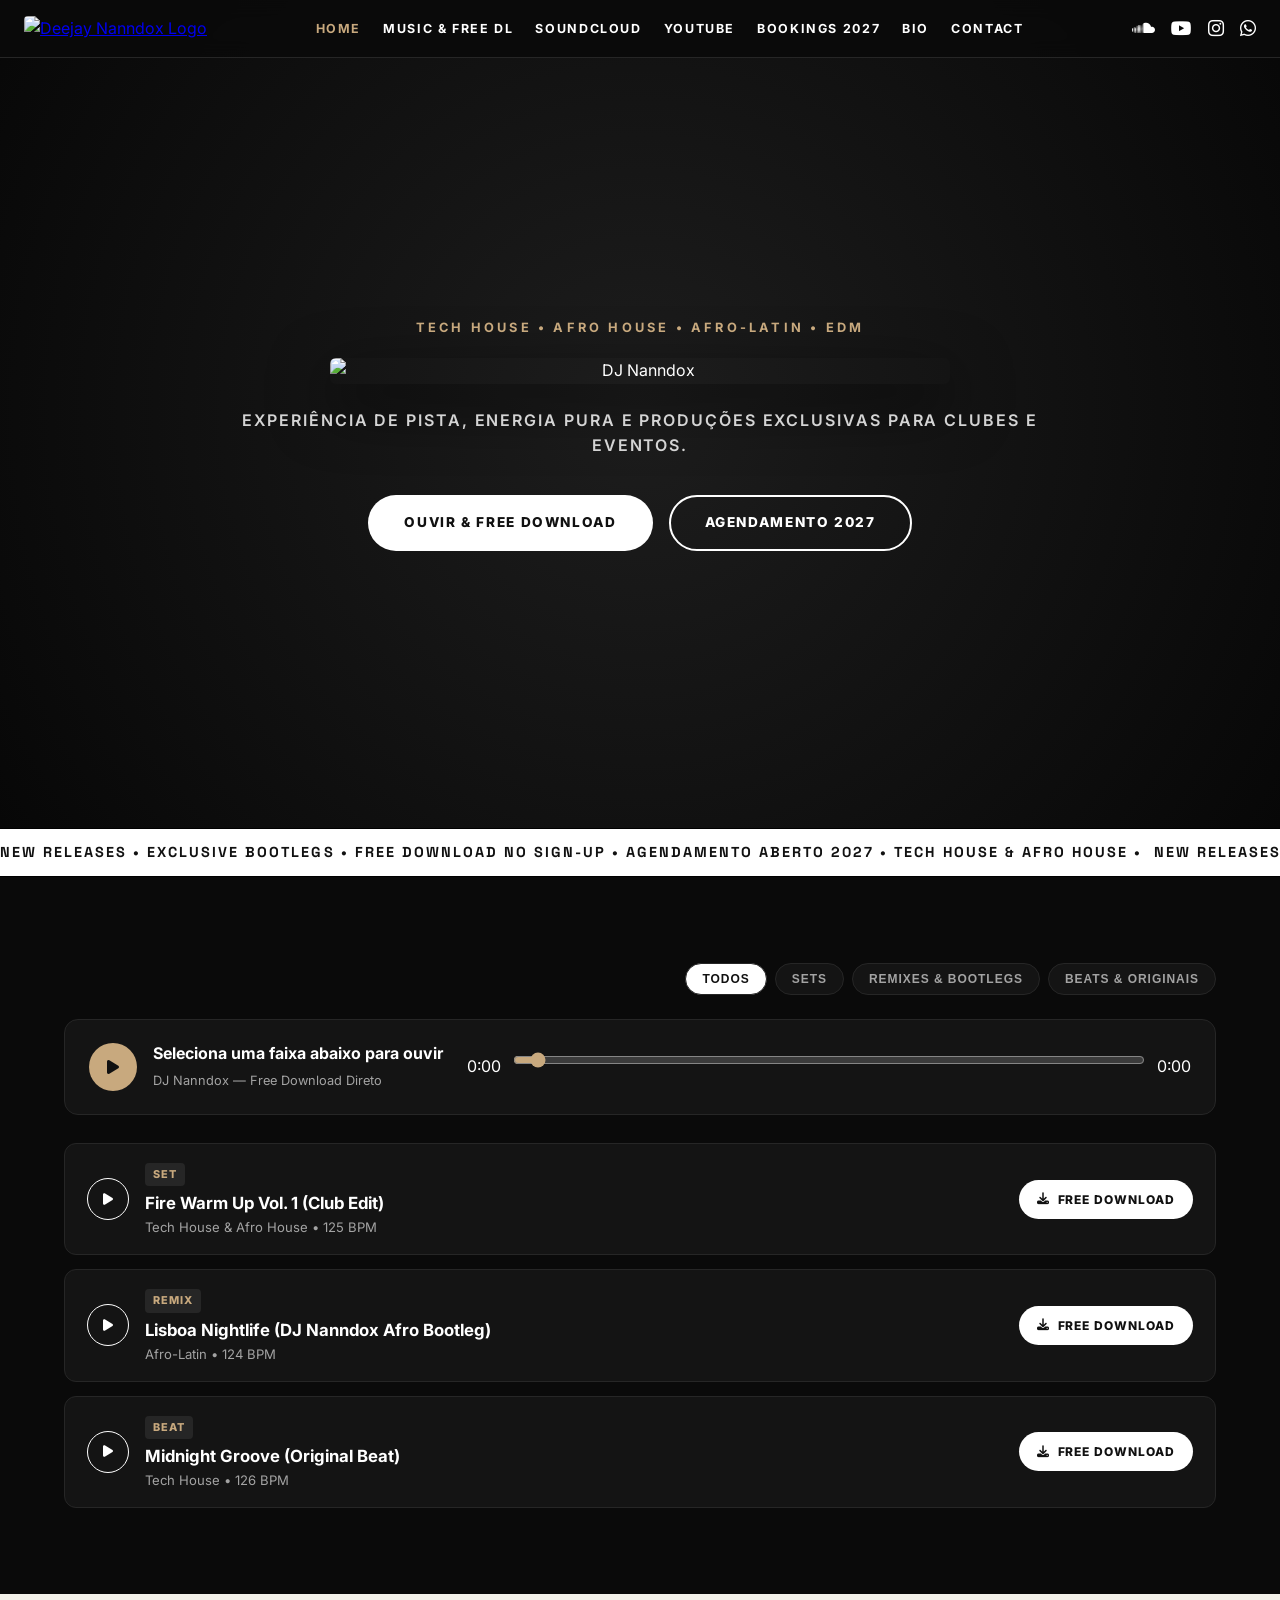
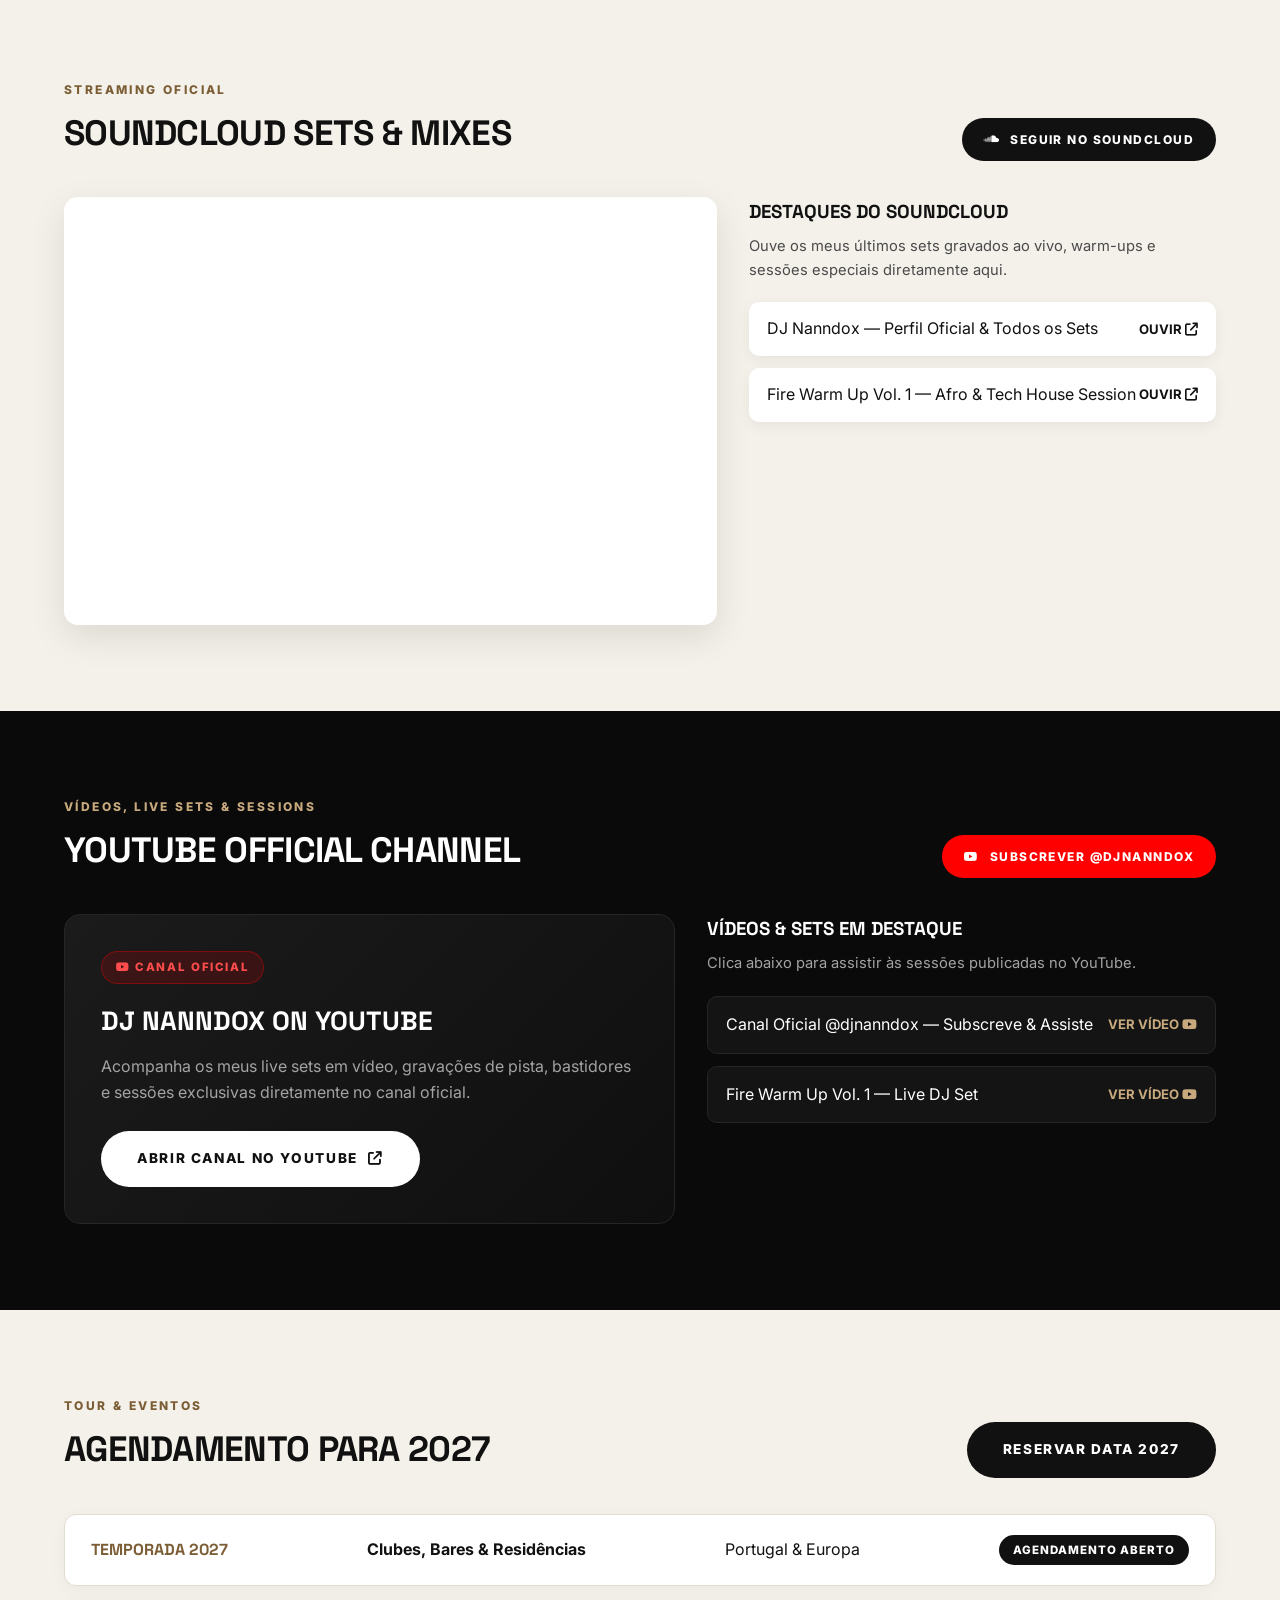
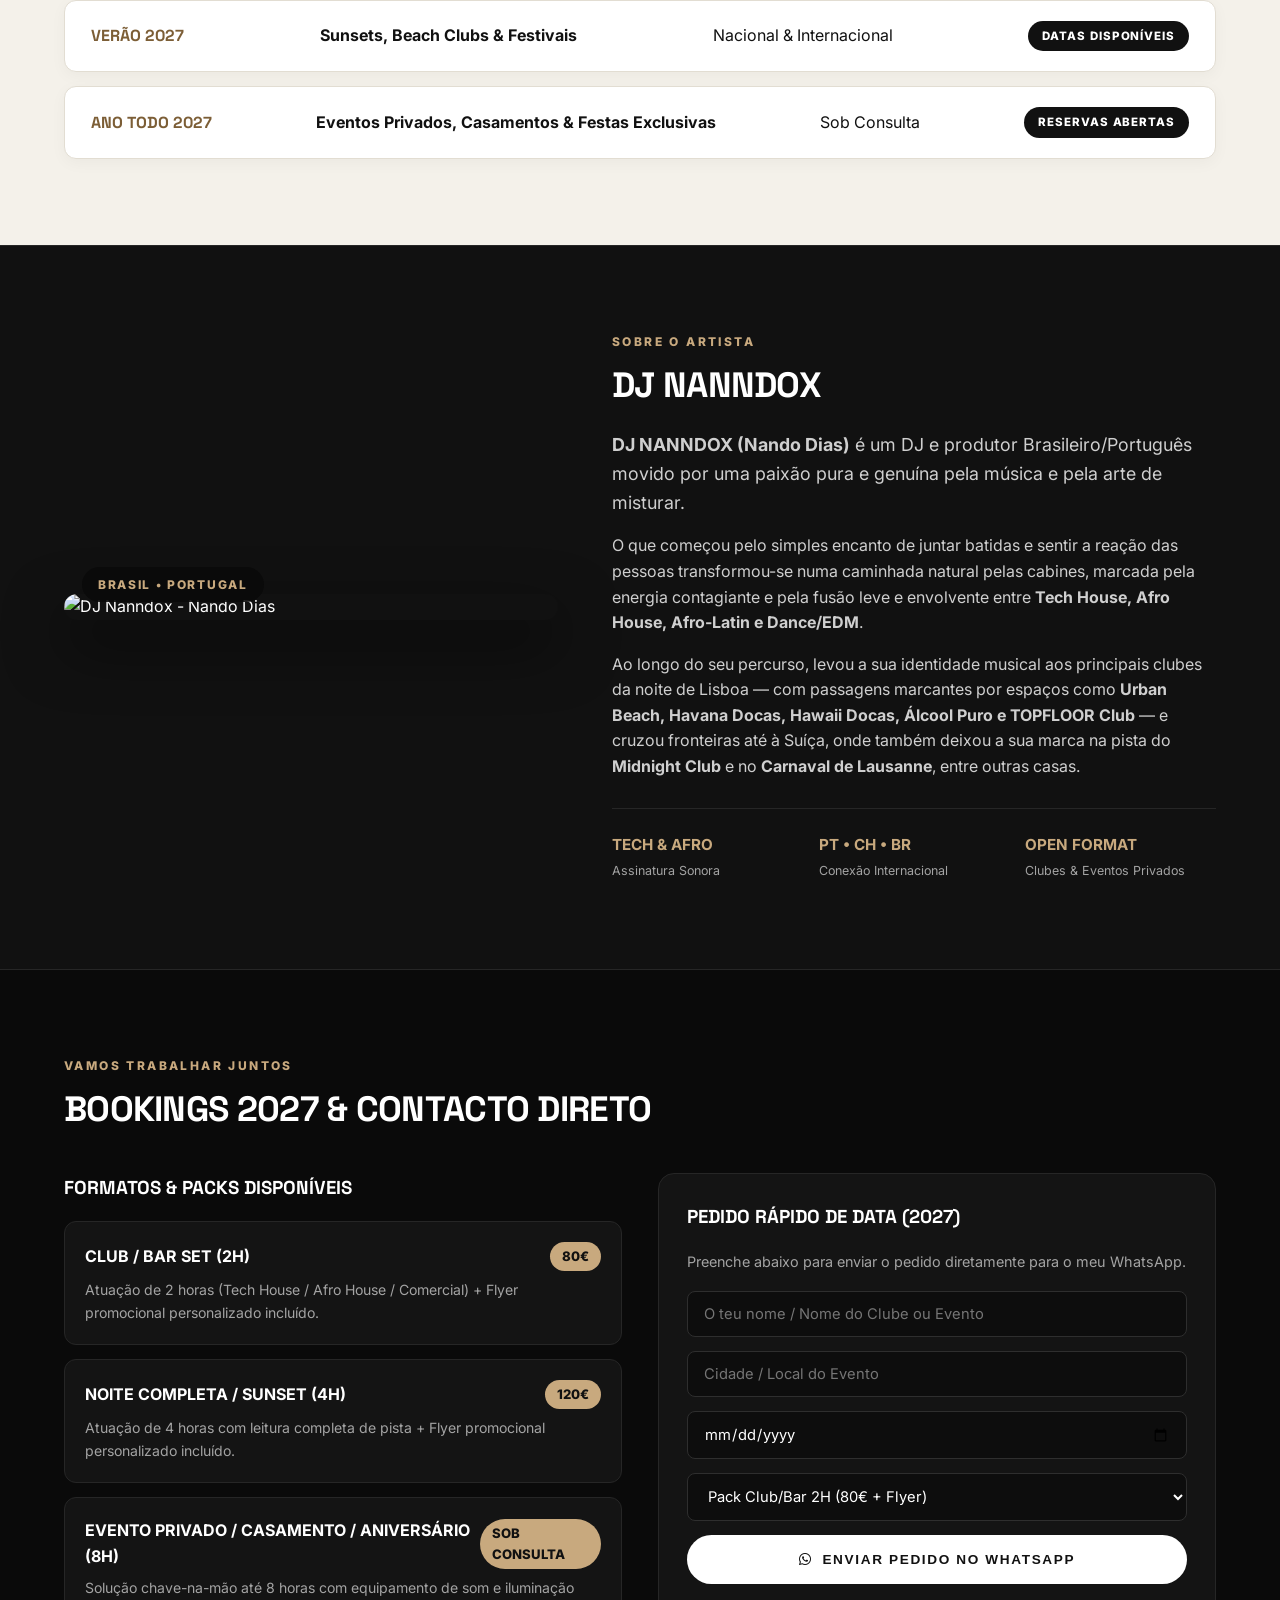
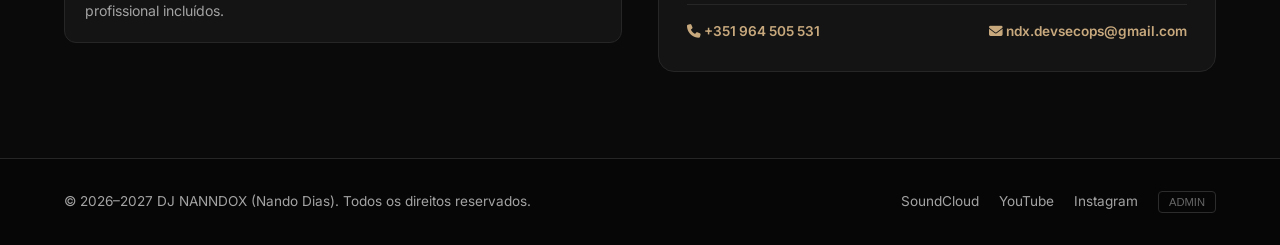
==== index.html @ 431ce5d6 "feat: adiciona YouTube, agenda 2027 e atualiza bio" ====
<!DOCTYPE html>
<html lang="pt">
<head>
  <meta charset="UTF-8" />
  <meta name="viewport" content="width=device-width, initial-scale=1.0" />
  <title>DJ NANNDOX | Official Site — Tech House, Afro House & Bookings 2027</title>
  <meta name="description" content="Site oficial de DJ Nanndox (Nando Dias). Ouve sets exclusivos no SoundCloud e YouTube, descarrega faixas grátis sem registo e agenda datas para 2027." />
  <link rel="preconnect" href="https://fonts.googleapis.com">
  <link rel="preconnect" href="https://fonts.gstatic.com" crossorigin>
  <link href="https://fonts.googleapis.com/css2?family=Inter:wght@300;400;600;700;900&family=Space+Grotesk:wght@500;700&display=swap" rel="stylesheet">
  <link rel="stylesheet" href="https://cdnjs.cloudflare.com/ajax/libs/font-awesome/6.5.2/css/all.min.css" />
  <link rel="stylesheet" href="style.css" />
</head>
<body>

  <!-- TOP NAVIGATION -->
  <header class="navbar" id="top">
    <div class="nav-container">
      <a href="#home" class="brand-logo" aria-label="DJ Nanndox Home">
        <img src="logo-nanndox.jpg" alt="Deejay Nanndox Logo" />
      </a>

      <nav class="nav-menu" id="navMenu">
        <a href="#home" class="nav-link active">HOME</a>
        <a href="#music" class="nav-link">MUSIC &amp; FREE DL</a>
        <a href="#soundcloud" class="nav-link">SOUNDCLOUD</a>
        <a href="#youtube" class="nav-link">YOUTUBE</a>
        <a href="#shows" class="nav-link">BOOKINGS 2027</a>
        <a href="#bio" class="nav-link">BIO</a>
        <a href="#contact" class="nav-link">CONTACT</a>
      </nav>

      <div class="nav-socials">
        <a href="https://soundcloud.com/nanndox" target="_blank" rel="noopener" title="SoundCloud"><i class="fa-brands fa-soundcloud"></i></a>
        <a href="https://www.youtube.com/@djnanndox" target="_blank" rel="noopener" title="YouTube"><i class="fa-brands fa-youtube"></i></a>
        <a href="https://instagram.com/djnanndox" target="_blank" rel="noopener" title="Instagram"><i class="fa-brands fa-instagram"></i></a>
        <a href="https://wa.me/351964505531" target="_blank" rel="noopener" title="WhatsApp Booking"><i class="fa-brands fa-whatsapp"></i></a>
        <button class="mobile-toggle" id="mobileToggle" aria-label="Abrir Menu">
          <i class="fa-solid fa-bars"></i>
        </button>
      </div>
    </div>
  </header>

  <!-- HERO SECTION -->
  <section class="hero" id="home">
    <div class="hero-overlay"></div>
    <div class="hero-content">
      <p class="hero-tag">TECH HOUSE • AFRO HOUSE • AFRO-LATIN • EDM</p>
      <img src="logo-nanndox.jpg" alt="DJ Nanndox" class="hero-main-logo" />
      <p class="hero-subtitle">EXPERIÊNCIA DE PISTA, ENERGIA PURA E PRODUÇÕES EXCLUSIVAS PARA CLUBES E EVENTOS.</p>
      <div class="hero-actions">
        <a href="#music" class="btn btn-primary">OUVIR &amp; FREE DOWNLOAD</a>
        <a href="#contact" class="btn btn-outline">AGENDAMENTO 2027</a>
      </div>
    </div>
  </section>

  <!-- TICKER BAR -->
  <div class="ticker-wrap">
    <div class="ticker">
      <span>NEW RELEASES • EXCLUSIVE BOOTLEGS • FREE DOWNLOAD NO SIGN-UP • AGENDAMENTO ABERTO 2027 • TECH HOUSE &amp; AFRO HOUSE • </span>
      <span>NEW RELEASES • EXCLUSIVE BOOTLEGS • FREE DOWNLOAD NO SIGN-UP • AGENDAMENTO ABERTO 2027 • TECH HOUSE &amp; AFRO HOUSE • </span>
    </div>
  </div>

  <!-- MUSIC & FREE DOWNLOADS VAULT (Sem título superior, direto ao player e filtros) -->
  <section class="section section-dark" id="music">
    <div class="container">
      <div class="section-header section-header-right">
        <div class="filter-tabs" id="filterTabs">
          <button class="tab-btn active" data-filter="all">TODOS</button>
          <button class="tab-btn" data-filter="set">SETS</button>
          <button class="tab-btn" data-filter="remix">REMIXES &amp; BOOTLEGS</button>
          <button class="tab-btn" data-filter="beat">BEATS &amp; ORIGINAIS</button>
        </div>
      </div>

      <!-- Mini Audio Player Fixo -->
      <div class="master-player" id="masterPlayer">
        <div class="player-info">
          <button id="playPauseMain" class="play-circle"><i class="fa-solid fa-play"></i></button>
          <div>
            <strong id="currentTrackTitle">Seleciona uma faixa abaixo para ouvir</strong>
            <span id="currentTrackMeta">DJ Nanndox — Free Download Direto</span>
          </div>
        </div>
        <div class="player-controls">
          <span id="currentTime">0:00</span>
          <input type="range" id="seekBar" value="0" min="0" max="100" />
          <span id="durationTime">0:00</span>
        </div>
        <audio id="audioEngine" preload="metadata"></audio>
      </div>

      <!-- Lista Dinâmica de Faixas -->
      <div class="tracks-grid" id="tracksGrid">
        <!-- Renderizado via app.js -->
      </div>
    </div>
  </section>

  <!-- SOUNDCLOUD WINDOW / ABA DEDICADA -->
  <section class="section section-contrast" id="soundcloud">
    <div class="container">
      <div class="section-header">
        <div>
          <span class="eyebrow">STREAMING OFICIAL</span>
          <h2>SOUNDCLOUD SETS &amp; MIXES</h2>
        </div>
        <a href="https://soundcloud.com/nanndox" target="_blank" rel="noopener" class="btn btn-sm btn-dark">
          <i class="fa-brands fa-soundcloud"></i> SEGUIR NO SOUNDCLOUD
        </a>
      </div>

      <div class="sc-layout">
        <div class="sc-embed-box">
          <iframe
            width="100%"
            height="420"
            scrolling="no"
            frameborder="no"
            allow="autoplay"
            src="https://w.soundcloud.com/player/?url=https%3A//soundcloud.com/nanndox&color=%23111111&auto_play=false&hide_related=false&show_comments=true&show_user=true&show_reposts=false&show_teaser=true&visual=false">
          </iframe>
        </div>

        <div class="sc-side-list" id="scCustomList">
          <h3>DESTAQUES DO SOUNDCLOUD</h3>
          <p class="sc-desc">Ouve os meus últimos sets gravados ao vivo, warm-ups e sessões especiais diretamente aqui.</p>
          <div id="scLinksContainer" class="sc-cards">
            <!-- Links/Sets adicionados pelo Admin -->
          </div>
        </div>
      </div>
    </div>
  </section>

  <!-- YOUTUBE WINDOW / ABA DEDICADA -->
  <section class="section section-dark" id="youtube">
    <div class="container">
      <div class="section-header">
        <div>
          <span class="eyebrow">VÍDEOS, LIVE SETS &amp; SESSIONS</span>
          <h2>YOUTUBE OFFICIAL CHANNEL</h2>
        </div>
        <a href="https://www.youtube.com/@djnanndox" target="_blank" rel="noopener" class="btn btn-sm btn-youtube">
          <i class="fa-brands fa-youtube"></i> SUBSCREVER @DJNANNDOX
        </a>
      </div>

      <div class="yt-layout">
        <div class="yt-featured-box">
          <div class="yt-banner-card">
            <div class="yt-badge"><i class="fa-brands fa-youtube"></i> CANAL OFICIAL</div>
            <h3>DJ NANNDOX ON YOUTUBE</h3>
            <p>Acompanha os meus live sets em vídeo, gravações de pista, bastidores e sessões exclusivas diretamente no canal oficial.</p>
            <a href="https://www.youtube.com/@djnanndox" target="_blank" rel="noopener" class="btn btn-primary">
              ABRIR CANAL NO YOUTUBE <i class="fa-solid fa-arrow-up-right-from-square"></i>
            </a>
          </div>
        </div>

        <div class="yt-side-list">
          <h3>VÍDEOS &amp; SETS EM DESTAQUE</h3>
          <p class="yt-desc">Clica abaixo para assistir às sessões publicadas no YouTube.</p>
          <div id="ytLinksContainer" class="yt-cards">
            <!-- Vídeos adicionados pelo Admin -->
          </div>
        </div>
      </div>
    </div>
  </section>

  <!-- AGENDAMENTO 2027 (Sem datas fixas antigas, focado em disponibilidade 2027) -->
  <section class="section section-contrast" id="shows">
    <div class="container">
      <div class="section-header">
        <div>
          <span class="eyebrow">TOUR &amp; EVENTOS</span>
          <h2>AGENDAMENTO PARA 2027</h2>
        </div>
        <a href="#contact" class="btn btn-dark">RESERVAR DATA 2027</a>
      </div>

      <div class="shows-list" id="showsList">
        <!-- Renderizado via app.js -->
      </div>
    </div>
  </section>

  <!-- BIO & FOTO OFICIAL -->
  <section class="section section-bio" id="bio">
    <div class="container bio-grid">
      <div class="bio-photo-frame">
        <img src="foto-nanndox.jpg" alt="DJ Nanndox - Nando Dias" />
        <div class="bio-badge">BRASIL • PORTUGAL</div>
      </div>

      <div class="bio-content">
        <span class="eyebrow">SOBRE O ARTISTA</span>
        <h2>DJ NANNDOX</h2>
        <p class="bio-lead">
          <strong>DJ NANNDOX (Nando Dias)</strong> é um DJ e produtor Brasileiro/Português movido por uma paixão pura e genuína pela música e pela arte de misturar.
        </p>
        <p>
          O que começou pelo simples encanto de juntar batidas e sentir a reação das pessoas transformou-se numa caminhada natural pelas cabines, marcada pela energia contagiante e pela fusão leve e envolvente entre <strong>Tech House, Afro House, Afro-Latin e Dance/EDM</strong>.
        </p>
        <p>
          Ao longo do seu percurso, levou a sua identidade musical aos principais clubes da noite de Lisboa — com passagens marcantes por espaços como <strong>Urban Beach, Havana Docas, Hawaii Docas, Álcool Puro e TOPFLOOR Club</strong> — e cruzou fronteiras até à Suíça, onde também deixou a sua marca na pista do <strong>Midnight Club</strong> e no <strong>Carnaval de Lausanne</strong>, entre outras casas.
        </p>

        <div class="bio-stats">
          <div>
            <strong>TECH &amp; AFRO</strong>
            <span>Assinatura Sonora</span>
          </div>
          <div>
            <strong>PT • CH • BR</strong>
            <span>Conexão Internacional</span>
          </div>
          <div>
            <strong>OPEN FORMAT</strong>
            <span>Clubes &amp; Eventos Privados</span>
          </div>
        </div>
      </div>
    </div>
  </section>

  <!-- BOOKING & CONTACT -->
  <section class="section section-dark" id="contact">
    <div class="container">
      <div class="section-header">
        <div>
          <span class="eyebrow">VAMOS TRABALHAR JUNTOS</span>
          <h2>BOOKINGS 2027 &amp; CONTACTO DIRETO</h2>
        </div>
      </div>

      <div class="booking-grid">
        <div class="booking-packs">
          <h3>FORMATOS &amp; PACKS DISPONÍVEIS</h3>
          <div class="pack-card">
            <div class="pack-top">
              <strong>CLUB / BAR SET (2H)</strong>
              <span class="pack-price">80€</span>
            </div>
            <p>Atuação de 2 horas (Tech House / Afro House / Comercial) + Flyer promocional personalizado incluído.</p>
          </div>

          <div class="pack-card">
            <div class="pack-top">
              <strong>NOITE COMPLETA / SUNSET (4H)</strong>
              <span class="pack-price">120€</span>
            </div>
            <p>Atuação de 4 horas com leitura completa de pista + Flyer promocional personalizado incluído.</p>
          </div>

          <div class="pack-card">
            <div class="pack-top">
              <strong>EVENTO PRIVADO / CASAMENTO / ANIVERSÁRIO (8H)</strong>
              <span class="pack-price">SOB CONSULTA</span>
            </div>
            <p>Solução chave-na-mão até 8 horas com equipamento de som e iluminação profissional incluídos.</p>
          </div>
        </div>

        <div class="booking-form-box">
          <h3>PEDIDO RÁPIDO DE DATA (2027)</h3>
          <p>Preenche abaixo para enviar o pedido diretamente para o meu WhatsApp.</p>
          <form id="bookingForm">
            <input type="text" id="clientName" placeholder="O teu nome / Nome do Clube ou Evento" required />
            <input type="text" id="eventLocation" placeholder="Cidade / Local do Evento" required />
            <input type="date" id="eventDate" required />
            <select id="eventPack">
              <option value="Pack 2H (80€ + Flyer)">Pack Club/Bar 2H (80€ + Flyer)</option>
              <option value="Pack 4H (120€ + Flyer)">Pack Noite/Sunset 4H (120€ + Flyer)</option>
              <option value="Evento Privado 8H (Com Som & Luzes)">Evento Privado 8H (Som &amp; Luzes)</option>
              <option value="Outro Formato / Festival">Outro Formato / Festival</option>
            </select>
            <button type="submit" class="btn btn-primary btn-full">
              <i class="fa-brands fa-whatsapp"></i> ENVIAR PEDIDO NO WHATSAPP
            </button>
          </form>

          <div class="direct-contacts">
            <a href="tel:+351964505531"><i class="fa-solid fa-phone"></i> +351 964 505 531</a>
            <a href="mailto:ndx.devsecops@gmail.com"><i class="fa-solid fa-envelope"></i> ndx.devsecops@gmail.com</a>
          </div>
        </div>
      </div>
    </div>
  </section>

  <!-- FOOTER -->
  <footer class="footer">
    <div class="container footer-content">
      <p>© 2026–2027 DJ NANNDOX (Nando Dias). Todos os direitos reservados.</p>
      <div class="footer-links">
        <a href="https://soundcloud.com/nanndox" target="_blank" rel="noopener">SoundCloud</a>
        <a href="https://www.youtube.com/@djnanndox" target="_blank" rel="noopener">YouTube</a>
        <a href="https://instagram.com/djnanndox" target="_blank" rel="noopener">Instagram</a>
        <button id="openAdminBtn" class="admin-trigger">ADMIN</button>
      </div>
    </div>
  </footer>

  <!-- MODAL PAINEL ADMIN (Nanndoxadm) -->
  <div class="modal-backdrop" id="adminModal">
    <div class="modal-box">
      <div class="modal-header">
        <h3>PAINEL DE GESTÃO — DJ NANNDOX</h3>
        <button id="closeAdminBtn" class="close-btn">&times;</button>
      </div>

      <!-- Ecrã de Login -->
      <div id="adminLoginView">
        <p class="modal-sub">Acesso reservado ao artista para carregar faixas, sets, vídeos e datas.</p>
        <form id="adminLoginForm">
          <input type="text" id="adminUser" placeholder="Utilizador" required />
          <input type="password" id="adminPass" placeholder="Palavra-passe" required />
          <button type="submit" class="btn btn-primary btn-full">ENTRAR NO PAINEL</button>
        </form>
      </div>

      <!-- Ecrã do Dashboard -->
      <div id="adminDashboardView" class="hidden">
        <div class="admin-tabs">
          <button class="adm-tab active" data-target="tabAddTrack">+ FAIXA / FREE DL</button>
          <button class="adm-tab" data-target="tabAddSC">+ SOUNDCLOUD</button>
          <button class="adm-tab" data-target="tabAddYT">+ YOUTUBE</button>
          <button class="adm-tab" data-target="tabAddShow">+ AGENDA 2027</button>
        </div>

        <!-- Tab 1: Upload Música/Beat/Bootleg -->
        <form id="addTrackForm" class="adm-panel">
          <label>Título da Faixa / Set / Bootleg</label>
          <input type="text" id="trackTitle" placeholder="Ex: Lisboa Sunset (Nanndox Afro Bootleg)" required />

          <label>Categoria</label>
          <select id="trackCategory">
            <option value="remix">Remix &amp; Bootleg</option>
            <option value="set">DJ Set</option>
            <option value="beat">Beat &amp; Original</option>
          </select>

          <label>Género / BPM</label>
          <input type="text" id="trackGenre" placeholder="Ex: Afro House • 124 BPM" required />

          <label>Ficheiro de Áudio (MP3 / WAV) ou URL Direto</label>
          <input type="file" id="trackFile" accept="audio/*" />
          <input type="url" id="trackUrl" placeholder="Ou cola aqui o link direto do ficheiro (Supabase / Drive / CDN)" />

          <button type="submit" class="btn btn-primary btn-full">PUBLICAR NO SITE (FREE DOWNLOAD)</button>
        </form>

        <!-- Tab 2: Adicionar Set SoundCloud -->
        <form id="addScForm" class="adm-panel hidden">
          <label>Título do Set no SoundCloud</label>
          <input type="text" id="scTitle" placeholder="Ex: Fire Warm Up Vol. 1" required />
          <label>Link do Set no SoundCloud</label>
          <input type="url" id="scLink" placeholder="https://soundcloud.com/nanndox/..." required />
          <button type="submit" class="btn btn-primary btn-full">ADICIONAR À ABA SOUNDCLOUD</button>
        </form>

        <!-- Tab 3: Adicionar Vídeo YouTube -->
        <form id="addYtForm" class="adm-panel hidden">
          <label>Título do Vídeo / Live Set no YouTube</label>
          <input type="text" id="ytTitle" placeholder="Ex: DJ Nanndox — Live Afro & Tech House Session" required />
          <label>Link do Vídeo no YouTube</label>
          <input type="url" id="ytLink" placeholder="https://www.youtube.com/watch?v=..." required />
          <button type="submit" class="btn btn-primary btn-full">ADICIONAR À ABA YOUTUBE</button>
        </form>

        <!-- Tab 4: Adicionar Nova Entrada na Agenda 2027 -->
        <form id="addShowForm" class="adm-panel hidden">
          <label>Período / Data (2027)</label>
          <input type="text" id="showDate" placeholder="Ex: VERÃO 2027 ou 15/05/2027" required />
          <label>Clube / Tipo de Evento</label>
          <input type="text" id="showVenue" placeholder="Ex: Clubes & Festivais 2027" required />
          <label>Região / País</label>
          <input type="text" id="showCity" placeholder="Ex: Portugal & Europa" required />
          <label>Estado</label>
          <select id="showStatus">
            <option value="DISPONÍVEL PARA BOOKING">DISPONÍVEL PARA BOOKING</option>
            <option value="CONFIRMADO">CONFIRMADO</option>
            <option value="ÚLTIMAS DATAS">ÚLTIMAS DATAS</option>
          </select>
          <button type="submit" class="btn btn-primary btn-full">PUBLICAR NA AGENDA 2027</button>
        </form>

        <div class="admin-footer-actions">
          <button id="exportJsonBtn" class="btn btn-sm btn-outline">EXPORTAR BACKUP (JSON)</button>
          <button id="logoutAdminBtn" class="btn btn-sm btn-dark">SAIR</button>
        </div>
      </div>
    </div>
  </div>

  <!-- Supabase CDN -->
  <script src="https://cdn.jsdelivr.net/npm/@supabase/supabase-js@2"></script>
  <script src="app.js"></script>
</body>
</html>
---- style.css ----
:root {
  --bg-black: #0a0a0a;
  --bg-card: #141414;
  --bg-light: #f4f1ea;
  --text-white: #ffffff;
  --text-muted: #a3a3a3;
  --text-dark: #111111;
  --accent: #e5dfd3;
  --accent-gold: #c8a97e;
  --border-dark: #262626;
}

* {
  box-sizing: border-box;
  margin: 0;
  padding: 0;
}

html {
  scroll-behavior: smooth;
}

body {
  font-family: 'Inter', sans-serif;
  background-color: var(--bg-black);
  color: var(--text-white);
  line-height: 1.6;
  overflow-x: hidden;
}

.container {
  max-width: 1200px;
  margin: 0 auto;
  padding: 0 24px;
}

/* NAVBAR */
.navbar {
  position: fixed;
  top: 0;
  width: 100%;
  z-index: 1000;
  background: rgba(10, 10, 10, 0.92);
  backdrop-filter: blur(10px);
  border-bottom: 1px solid var(--border-dark);
}

.nav-container {
  max-width: 1360px;
  margin: 0 auto;
  padding: 14px 24px;
  display: flex;
  align-items: center;
  justify-content: space-between;
}

.brand-logo img {
  height: 44px;
  width: auto;
  object-fit: contain;
  border-radius: 4px;
}

.nav-menu {
  display: flex;
  gap: 22px;
}

.nav-link {
  color: var(--text-white);
  text-decoration: none;
  font-size: 0.78rem;
  font-weight: 700;
  letter-spacing: 0.13em;
  transition: color 0.2s;
}

.nav-link:hover,
.nav-link.active {
  color: var(--accent-gold);
}

.nav-socials {
  display: flex;
  align-items: center;
  gap: 16px;
}

.nav-socials a {
  color: var(--text-white);
  font-size: 1.15rem;
  transition: transform 0.2s, color 0.2s;
}

.nav-socials a:hover {
  color: var(--accent-gold);
  transform: translateY(-2px);
}

.mobile-toggle {
  display: none;
  background: none;
  border: none;
  color: var(--text-white);
  font-size: 1.4rem;
  cursor: pointer;
}

/* HERO SECTION */
.hero {
  position: relative;
  min-height: 92vh;
  display: flex;
  align-items: center;
  justify-content: center;
  text-align: center;
  padding: 120px 20px 80px;
  background: radial-gradient(circle at center, #1d1d1d 0%, #070707 100%);
}

.hero-content {
  position: relative;
  z-index: 2;
  max-width: 820px;
}

.hero-tag {
  font-size: 0.8rem;
  font-weight: 700;
  letter-spacing: 0.25em;
  color: var(--accent-gold);
  margin-bottom: 20px;
}

.hero-main-logo {
  width: 100%;
  max-width: 620px;
  height: auto;
  margin: 0 auto 24px;
  display: block;
  border-radius: 6px;
  box-shadow: 0 20px 60px rgba(0, 0, 0, 0.7);
}

.hero-subtitle {
  font-size: 1rem;
  font-weight: 600;
  letter-spacing: 0.12em;
  color: #d4d4d4;
  margin-bottom: 36px;
}

.hero-actions {
  display: flex;
  gap: 16px;
  justify-content: center;
  flex-wrap: wrap;
}

/* BUTTONS */
.btn {
  display: inline-flex;
  align-items: center;
  justify-content: center;
  gap: 10px;
  padding: 15px 34px;
  border-radius: 999px;
  font-size: 0.85rem;
  font-weight: 800;
  letter-spacing: 0.12em;
  text-decoration: none;
  cursor: pointer;
  transition: all 0.25s ease;
  border: 2px solid transparent;
}

.btn-primary {
  background-color: var(--text-white);
  color: var(--text-dark);
}

.btn-primary:hover {
  background-color: var(--accent-gold);
  color: var(--text-dark);
  transform: translateY(-2px);
}

.btn-outline {
  background: transparent;
  border-color: var(--text-white);
  color: var(--text-white);
}

.btn-outline:hover {
  background: var(--text-white);
  color: var(--text-dark);
}

.btn-dark {
  background: var(--text-dark);
  color: var(--text-white);
}

.btn-youtube {
  background: #ff0000;
  color: #ffffff;
}

.btn-youtube:hover {
  background: #cc0000;
}

.btn-sm {
  padding: 10px 20px;
  font-size: 0.75rem;
}

.btn-full {
  width: 100%;
}

/* TICKER */
.ticker-wrap {
  width: 100%;
  overflow: hidden;
  background-color: var(--text-white);
  color: var(--text-dark);
  padding: 12px 0;
  border-top: 1px solid #000;
  border-bottom: 1px solid #000;
}

.ticker {
  display: flex;
  white-space: nowrap;
  animation: marquee 24s linear infinite;
}

.ticker span {
  font-family: 'Space Grotesk', sans-serif;
  font-weight: 700;
  font-size: 0.9rem;
  letter-spacing: 0.14em;
  padding-right: 12px;
}

@keyframes marquee {
  0% { transform: translateX(0%); }
  100% { transform: translateX(-50%); }
}

/* SECTIONS */
.section {
  padding: 86px 0;
}

.section-dark {
  background-color: var(--bg-black);
}

.section-contrast {
  background-color: var(--bg-light);
  color: var(--text-dark);
}

.section-header {
  display: flex;
  justify-content: space-between;
  align-items: flex-end;
  gap: 20px;
  margin-bottom: 36px;
  flex-wrap: wrap;
}

.section-header-right {
  justify-content: flex-end;
  margin-bottom: 24px;
}

.eyebrow {
  display: block;
  font-size: 0.75rem;
  font-weight: 800;
  letter-spacing: 0.2em;
  color: var(--accent-gold);
  margin-bottom: 6px;
}

.section-contrast .eyebrow {
  color: #7c5e36;
}

h2 {
  font-family: 'Space Grotesk', sans-serif;
  font-size: 2.2rem;
  font-weight: 700;
  letter-spacing: -0.02em;
}

/* FILTER TABS */
.filter-tabs {
  display: flex;
  gap: 8px;
  flex-wrap: wrap;
}

.tab-btn {
  background: var(--bg-card);
  color: var(--text-muted);
  border: 1px solid var(--border-dark);
  padding: 8px 16px;
  border-radius: 999px;
  font-size: 0.75rem;
  font-weight: 700;
  letter-spacing: 0.08em;
  cursor: pointer;
}

.tab-btn.active,
.tab-btn:hover {
  background: var(--text-white);
  color: var(--text-dark);
}

/* MASTER AUDIO PLAYER */
.master-player {
  background: var(--bg-card);
  border: 1px solid var(--border-dark);
  border-radius: 14px;
  padding: 18px 24px;
  display: flex;
  align-items: center;
  justify-content: space-between;
  gap: 24px;
  margin-bottom: 28px;
  flex-wrap: wrap;
}

.player-info {
  display: flex;
  align-items: center;
  gap: 16px;
}

.play-circle {
  width: 48px;
  height: 48px;
  border-radius: 50%;
  background: var(--accent-gold);
  color: var(--text-dark);
  border: none;
  font-size: 1rem;
  cursor: pointer;
  display: flex;
  align-items: center;
  justify-content: center;
}

.player-info strong {
  display: block;
  font-size: 1rem;
}

.player-info span {
  font-size: 0.8rem;
  color: var(--text-muted);
}

.player-controls {
  display: flex;
  align-items: center;
  gap: 12px;
  flex: 1;
  min-width: 240px;
}

.player-controls input[type="range"] {
  flex: 1;
  accent-color: var(--accent-gold);
  cursor: pointer;
}

/* TRACKS LIST */
.tracks-grid {
  display: flex;
  flex-direction: column;
  gap: 14px;
}

.track-row {
  background: var(--bg-card);
  border: 1px solid var(--border-dark);
  border-radius: 12px;
  padding: 16px 22px;
  display: flex;
  align-items: center;
  justify-content: space-between;
  gap: 16px;
  flex-wrap: wrap;
  transition: border-color 0.2s;
}

.track-row:hover {
  border-color: var(--accent-gold);
}

.track-left {
  display: flex;
  align-items: center;
  gap: 16px;
}

.track-play-btn {
  width: 42px;
  height: 42px;
  border-radius: 50%;
  border: 1px solid var(--text-white);
  background: transparent;
  color: var(--text-white);
  cursor: pointer;
  transition: all 0.2s;
}

.track-play-btn:hover {
  background: var(--text-white);
  color: var(--text-dark);
}

.track-badge {
  display: inline-block;
  font-size: 0.68rem;
  font-weight: 800;
  text-transform: uppercase;
  letter-spacing: 0.1em;
  padding: 3px 8px;
  border-radius: 4px;
  background: #262626;
  color: var(--accent-gold);
  margin-bottom: 4px;
}

.track-meta h4 {
  font-size: 1.05rem;
}

.track-meta p {
  font-size: 0.82rem;
  color: var(--text-muted);
}

.dl-btn {
  background: var(--text-white);
  color: var(--text-dark);
  text-decoration: none;
  padding: 10px 18px;
  border-radius: 999px;
  font-size: 0.75rem;
  font-weight: 800;
  letter-spacing: 0.08em;
  display: inline-flex;
  align-items: center;
  gap: 8px;
  transition: background 0.2s;
}

.dl-btn:hover {
  background: var(--accent-gold);
}

/* SOUNDCLOUD SECTION */
.sc-layout {
  display: grid;
  grid-template-columns: 1.4fr 1fr;
  gap: 32px;
  align-items: start;
}

.sc-embed-box {
  background: #ffffff;
  border-radius: 14px;
  overflow: hidden;
  box-shadow: 0 12px 35px rgba(0, 0, 0, 0.1);
}

.sc-side-list h3 {
  font-family: 'Space Grotesk', sans-serif;
  margin-bottom: 8px;
}

.sc-desc {
  font-size: 0.92rem;
  color: #4a4a4a;
  margin-bottom: 20px;
}

.sc-cards {
  display: flex;
  flex-direction: column;
  gap: 12px;
}

.sc-item {
  background: #ffffff;
  padding: 14px 18px;
  border-radius: 10px;
  display: flex;
  justify-content: space-between;
  align-items: center;
  box-shadow: 0 4px 14px rgba(0, 0, 0, 0.06);
}

.sc-item a {
  text-decoration: none;
  color: var(--text-dark);
  font-weight: 700;
  font-size: 0.82rem;
}

/* YOUTUBE SECTION */
.yt-layout {
  display: grid;
  grid-template-columns: 1.2fr 1fr;
  gap: 32px;
  align-items: stretch;
}

.yt-banner-card {
  background: linear-gradient(135deg, #1b1b1b 0%, #0f0f0f 100%);
  border: 1px solid var(--border-dark);
  border-radius: 16px;
  padding: 36px;
  height: 100%;
  display: flex;
  flex-direction: column;
  justify-content: center;
  align-items: flex-start;
}

.yt-badge {
  background: rgba(255, 0, 0, 0.15);
  color: #ff4d4d;
  border: 1px solid rgba(255, 0, 0, 0.35);
  padding: 6px 14px;
  border-radius: 999px;
  font-size: 0.72rem;
  font-weight: 800;
  letter-spacing: 0.14em;
  margin-bottom: 16px;
}

.yt-banner-card h3 {
  font-family: 'Space Grotesk', sans-serif;
  font-size: 1.65rem;
  margin-bottom: 12px;
}

.yt-banner-card p {
  color: var(--text-muted);
  margin-bottom: 26px;
}

.yt-side-list h3 {
  font-family: 'Space Grotesk', sans-serif;
  margin-bottom: 8px;
}

.yt-desc {
  font-size: 0.92rem;
  color: var(--text-muted);
  margin-bottom: 20px;
}

.yt-cards {
  display: flex;
  flex-direction: column;
  gap: 12px;
}

.yt-item {
  background: var(--bg-card);
  border: 1px solid var(--border-dark);
  padding: 15px 18px;
  border-radius: 10px;
  display: flex;
  justify-content: space-between;
  align-items: center;
  gap: 12px;
}

.yt-item a {
  text-decoration: none;
  color: var(--accent-gold);
  font-weight: 700;
  font-size: 0.82rem;
  white-space: nowrap;
}

/* AGENDAMENTO 2027 */
.shows-list {
  display: flex;
  flex-direction: column;
  gap: 14px;
}

.show-item {
  background: #ffffff;
  color: var(--text-dark);
  border: 1px solid #e2ddd2;
  padding: 20px 26px;
  border-radius: 12px;
  display: flex;
  align-items: center;
  justify-content: space-between;
  gap: 16px;
  flex-wrap: wrap;
  box-shadow: 0 4px 16px rgba(0, 0, 0, 0.04);
}

.show-date {
  font-family: 'Space Grotesk', sans-serif;
  font-weight: 700;
  color: #7c5e36;
  font-size: 1rem;
}

.show-status {
  font-size: 0.72rem;
  font-weight: 800;
  padding: 6px 14px;
  border-radius: 999px;
  background: var(--text-dark);
  color: var(--text-white);
  letter-spacing: 0.08em;
}

/* BIO SECTION */
.section-bio {
  background-color: #111111;
  border-top: 1px solid var(--border-dark);
  border-bottom: 1px solid var(--border-dark);
}

.bio-grid {
  display: grid;
  grid-template-columns: 0.9fr 1.1fr;
  gap: 54px;
  align-items: center;
}

.bio-photo-frame {
  position: relative;
}

.bio-photo-frame img {
  width: 100%;
  border-radius: 16px;
  display: block;
  box-shadow: 0 24px 60px rgba(0, 0, 0, 0.65);
}

.bio-badge {
  position: absolute;
  bottom: 18px;
  left: 18px;
  background: rgba(10, 10, 10, 0.88);
  color: var(--accent-gold);
  padding: 8px 16px;
  border-radius: 999px;
  font-size: 0.75rem;
  font-weight: 800;
  letter-spacing: 0.14em;
}

.bio-content h2 {
  margin-bottom: 18px;
}

.bio-lead {
  font-size: 1.12rem;
  color: var(--text-white);
  margin-bottom: 16px;
}

.bio-content p {
  color: #cfcfcf;
  margin-bottom: 16px;
}

.bio-stats {
  display: grid;
  grid-template-columns: repeat(3, 1fr);
  gap: 16px;
  margin-top: 28px;
  padding-top: 24px;
  border-top: 1px solid var(--border-dark);
}

.bio-stats strong {
  display: block;
  color: var(--accent-gold);
  font-size: 0.95rem;
}

.bio-stats span {
  font-size: 0.78rem;
  color: var(--text-muted);
}

/* BOOKING */
.booking-grid {
  display: grid;
  grid-template-columns: 1fr 1fr;
  gap: 36px;
}

.booking-packs h3,
.booking-form-box h3 {
  font-family: 'Space Grotesk', sans-serif;
  margin-bottom: 18px;
}

.pack-card {
  background: var(--bg-card);
  border: 1px solid var(--border-dark);
  padding: 20px;
  border-radius: 12px;
  margin-bottom: 14px;
}

.pack-top {
  display: flex;
  justify-content: space-between;
  align-items: center;
  margin-bottom: 8px;
}

.pack-price {
  background: var(--accent-gold);
  color: var(--text-dark);
  font-weight: 800;
  font-size: 0.82rem;
  padding: 4px 12px;
  border-radius: 999px;
}

.pack-card p {
  font-size: 0.88rem;
  color: var(--text-muted);
}

.booking-form-box {
  background: var(--bg-card);
  border: 1px solid var(--border-dark);
  padding: 28px;
  border-radius: 16px;
}

.booking-form-box p {
  font-size: 0.9rem;
  color: var(--text-muted);
  margin-bottom: 18px;
}

input, select {
  width: 100%;
  padding: 13px 16px;
  margin-bottom: 14px;
  background: #0d0d0d;
  border: 1px solid #2e2e2e;
  border-radius: 8px;
  color: var(--text-white);
  font-family: inherit;
  font-size: 0.92rem;
}

.direct-contacts {
  display: flex;
  justify-content: space-between;
  margin-top: 20px;
  padding-top: 16px;
  border-top: 1px solid var(--border-dark);
  flex-wrap: wrap;
  gap: 10px;
}

.direct-contacts a {
  color: var(--accent-gold);
  text-decoration: none;
  font-size: 0.85rem;
  font-weight: 600;
}

/* FOOTER */
.footer {
  padding: 32px 0;
  border-top: 1px solid var(--border-dark);
  background: #060606;
  font-size: 0.85rem;
  color: var(--text-muted);
}

.footer-content {
  display: flex;
  justify-content: space-between;
  align-items: center;
  flex-wrap: wrap;
  gap: 16px;
}

.footer-links {
  display: flex;
  gap: 20px;
  align-items: center;
}

.footer-links a {
  color: var(--text-muted);
  text-decoration: none;
}

.admin-trigger {
  background: transparent;
  border: 1px solid #2c2c2c;
  color: #666;
  padding: 4px 10px;
  border-radius: 4px;
  font-size: 0.7rem;
  cursor: pointer;
}

.admin-trigger:hover {
  color: var(--text-white);
  border-color: var(--text-white);
}

/* MODAL ADMIN */
.modal-backdrop {
  position: fixed;
  inset: 0;
  background: rgba(0, 0, 0, 0.85);
  display: none;
  align-items: center;
  justify-content: center;
  z-index: 2000;
  padding: 20px;
}

.modal-backdrop.open {
  display: flex;
}

.modal-box {
  background: #161616;
  border: 1px solid #333;
  border-radius: 16px;
  width: 100%;
  max-width: 580px;
  padding: 28px;
  max-height: 90vh;
  overflow-y: auto;
}

.modal-header {
  display: flex;
  justify-content: space-between;
  align-items: center;
  margin-bottom: 16px;
}

.close-btn {
  background: none;
  border: none;
  color: var(--text-white);
  font-size: 1.8rem;
  cursor: pointer;
}

.modal-sub {
  font-size: 0.88rem;
  color: var(--text-muted);
  margin-bottom: 18px;
}

.hidden {
  display: none !important;
}

.admin-tabs {
  display: flex;
  gap: 6px;
  margin-bottom: 18px;
  flex-wrap: wrap;
}

.adm-tab {
  background: #242424;
  color: #ccc;
  border: none;
  padding: 8px 11px;
  border-radius: 6px;
  font-size: 0.7rem;
  font-weight: 700;
  cursor: pointer;
}

.adm-tab.active {
  background: var(--accent-gold);
  color: var(--text-dark);
}

.adm-panel label {
  display: block;
  font-size: 0.78rem;
  color: var(--text-muted);
  margin-bottom: 6px;
}

.admin-footer-actions {
  display: flex;
  justify-content: space-between;
  margin-top: 20px;
  padding-top: 14px;
  border-top: 1px solid #2b2b2b;
}

@media (max-width: 960px) {
  .sc-layout,
  .yt-layout,
  .bio-grid,
  .booking-grid {
    grid-template-columns: 1fr;
  }

  .nav-menu {
    display: none;
    position: absolute;
    top: 72px;
    left: 0;
    width: 100%;
    background: #0d0d0d;
    flex-direction: column;
    padding: 20px;
    border-bottom: 1px solid #262626;
  }

  .nav-menu.show {
    display: flex;
  }

  .mobile-toggle {
    display: block;
  }
}
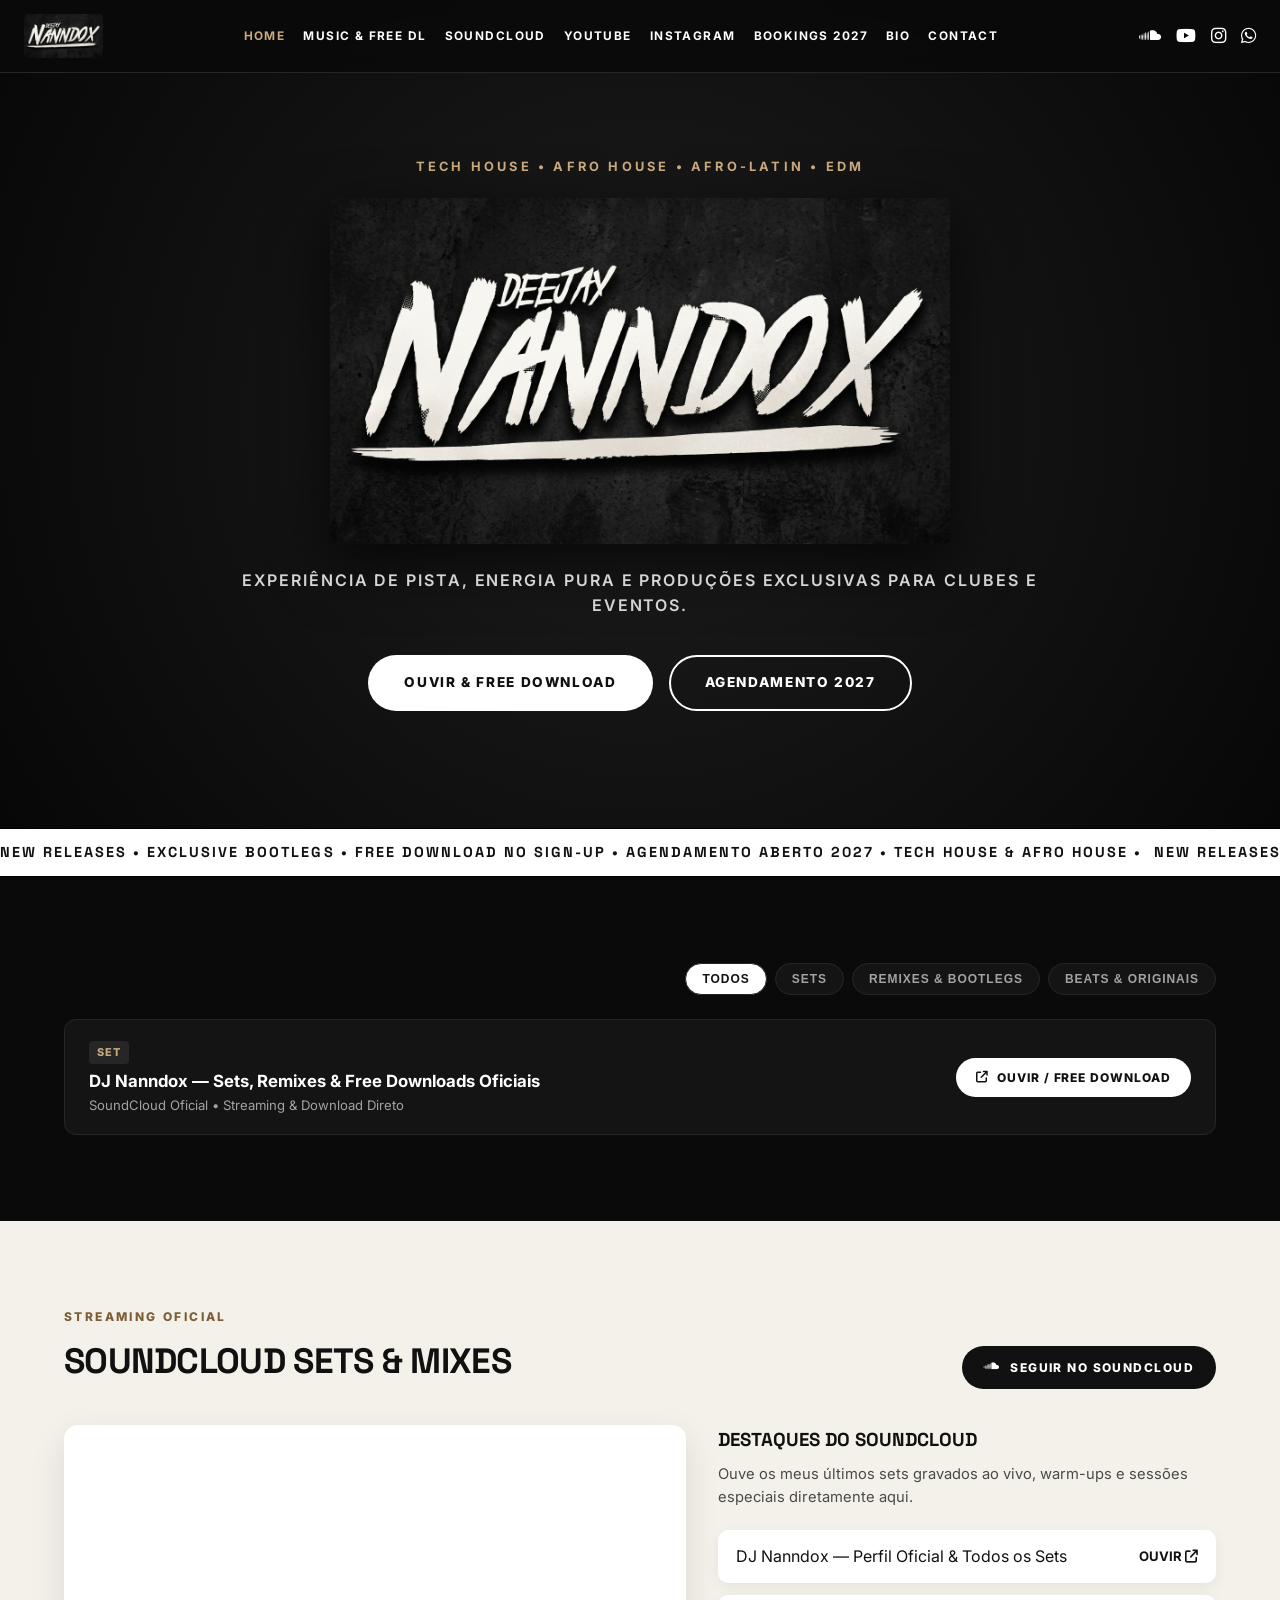
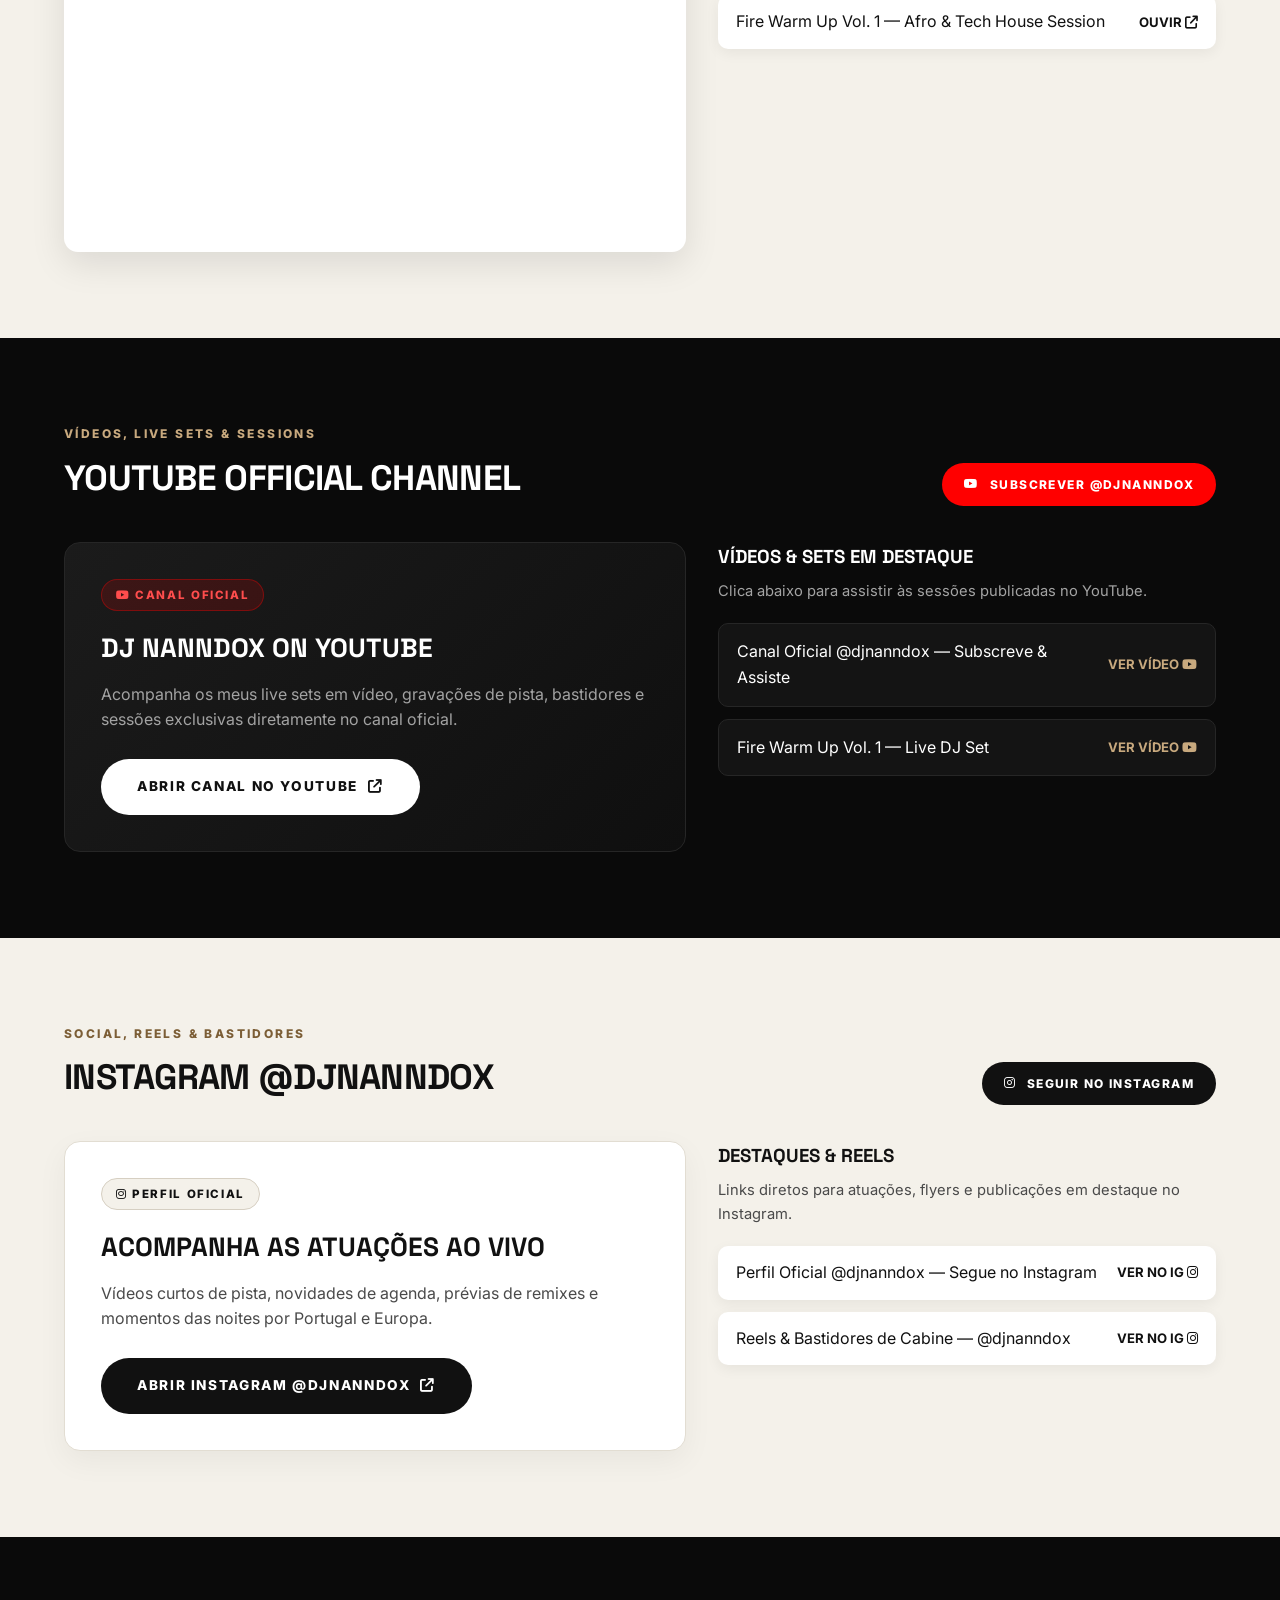
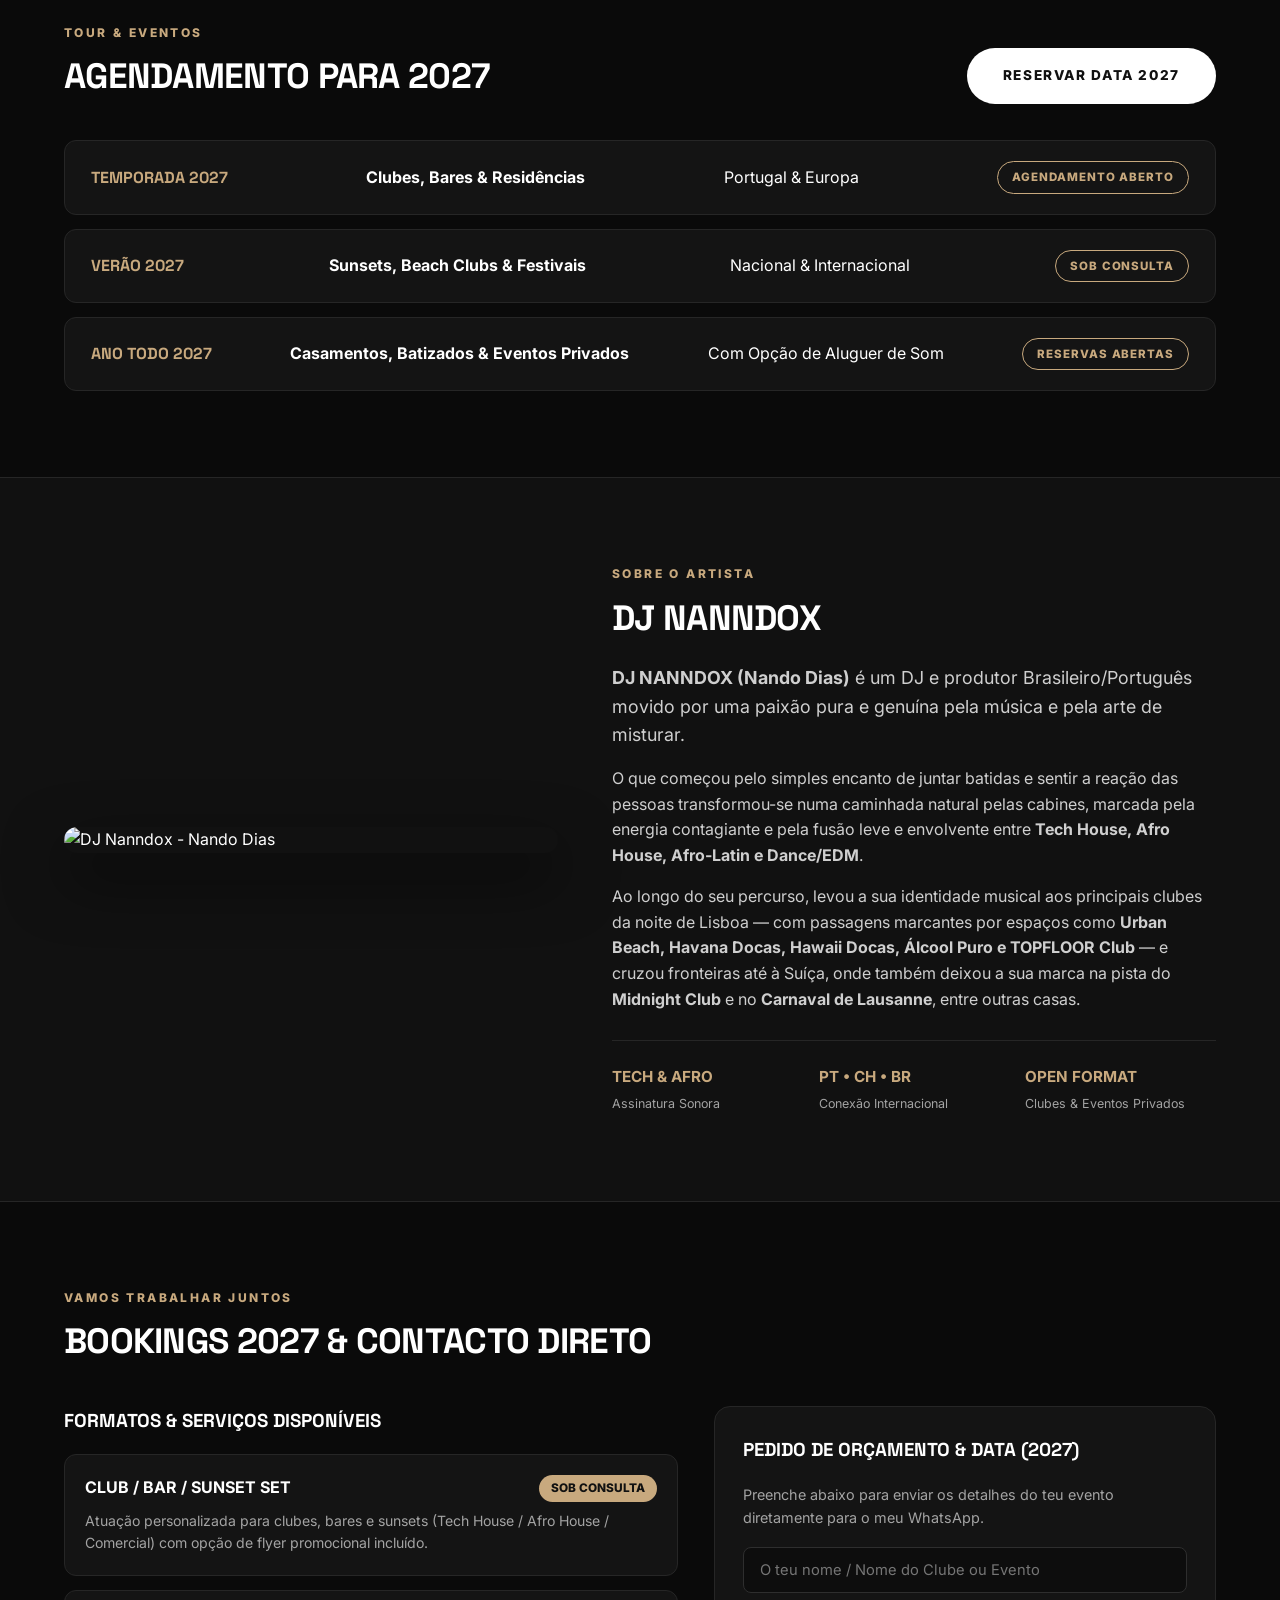
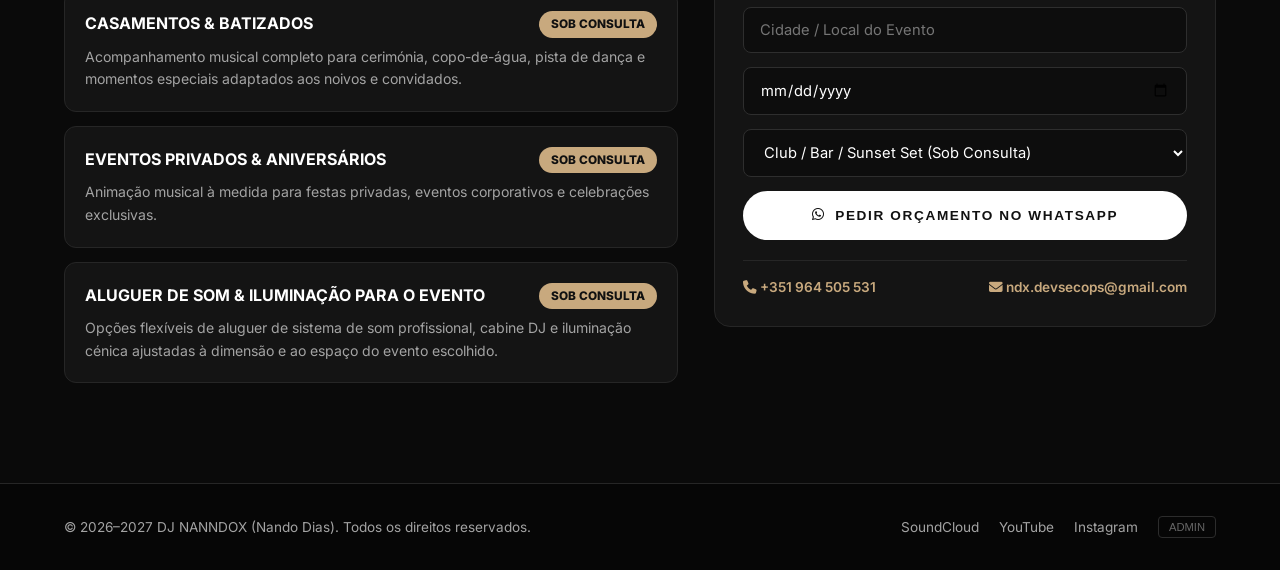
==== commit 6da6a46d: "feat: adiciona foto, logotipo, instagram, casamentos/batizados e aluguer de som" ====
--- a/index.html
+++ b/index.html
@@ -4,7 +4,7 @@
   <meta charset="UTF-8" />
   <meta name="viewport" content="width=device-width, initial-scale=1.0" />
   <title>DJ NANNDOX | Official Site — Tech House, Afro House & Bookings 2027</title>
-  <meta name="description" content="Site oficial de DJ Nanndox (Nando Dias). Ouve sets exclusivos no SoundCloud e YouTube, descarrega faixas grátis sem registo e agenda datas para 2027." />
+  <meta name="description" content="Site oficial de DJ Nanndox (Nando Dias). Sets, remixes, SoundCloud, YouTube, Instagram e agendamento para 2027." />
   <link rel="preconnect" href="https://fonts.googleapis.com">
   <link rel="preconnect" href="https://fonts.gstatic.com" crossorigin>
   <link href="https://fonts.googleapis.com/css2?family=Inter:wght@300;400;600;700;900&family=Space+Grotesk:wght@500;700&display=swap" rel="stylesheet">
@@ -17,7 +17,8 @@
   <header class="navbar" id="top">
     <div class="nav-container">
       <a href="#home" class="brand-logo" aria-label="DJ Nanndox Home">
-        <img src="logo-nanndox.jpg" alt="Deejay Nanndox Logo" />
+        <img src="./logo-nanndox.jpg" alt="Deejay Nanndox" onerror="this.style.display='none'; this.nextElementSibling.style.display='inline-block';" />
+        <span class="brand-fallback" style="display:none;">DEEJAY NANNDOX</span>
       </a>
 
       <nav class="nav-menu" id="navMenu">
@@ -25,6 +26,7 @@
         <a href="#music" class="nav-link">MUSIC &amp; FREE DL</a>
         <a href="#soundcloud" class="nav-link">SOUNDCLOUD</a>
         <a href="#youtube" class="nav-link">YOUTUBE</a>
+        <a href="#instagram" class="nav-link">INSTAGRAM</a>
         <a href="#shows" class="nav-link">BOOKINGS 2027</a>
         <a href="#bio" class="nav-link">BIO</a>
         <a href="#contact" class="nav-link">CONTACT</a>
@@ -47,7 +49,8 @@
     <div class="hero-overlay"></div>
     <div class="hero-content">
       <p class="hero-tag">TECH HOUSE • AFRO HOUSE • AFRO-LATIN • EDM</p>
-      <img src="logo-nanndox.jpg" alt="DJ Nanndox" class="hero-main-logo" />
+      <img src="./logo-nanndox.jpg" alt="DJ Nanndox" class="hero-main-logo" onerror="this.style.display='none'; document.getElementById('heroFallbackTitle').style.display='block';" />
+      <h1 id="heroFallbackTitle" class="hero-fallback-title" style="display:none;">DEEJAY NANNDOX</h1>
       <p class="hero-subtitle">EXPERIÊNCIA DE PISTA, ENERGIA PURA E PRODUÇÕES EXCLUSIVAS PARA CLUBES E EVENTOS.</p>
       <div class="hero-actions">
         <a href="#music" class="btn btn-primary">OUVIR &amp; FREE DOWNLOAD</a>
@@ -64,7 +67,7 @@
     </div>
   </div>
 
-  <!-- MUSIC & FREE DOWNLOADS VAULT (Sem título superior, direto ao player e filtros) -->
+  <!-- MUSIC & EXTERNAL LINKS VAULT -->
   <section class="section section-dark" id="music">
     <div class="container">
       <div class="section-header section-header-right">
@@ -76,24 +79,7 @@
         </div>
       </div>
 
-      <!-- Mini Audio Player Fixo -->
-      <div class="master-player" id="masterPlayer">
-        <div class="player-info">
-          <button id="playPauseMain" class="play-circle"><i class="fa-solid fa-play"></i></button>
-          <div>
-            <strong id="currentTrackTitle">Seleciona uma faixa abaixo para ouvir</strong>
-            <span id="currentTrackMeta">DJ Nanndox — Free Download Direto</span>
-          </div>
-        </div>
-        <div class="player-controls">
-          <span id="currentTime">0:00</span>
-          <input type="range" id="seekBar" value="0" min="0" max="100" />
-          <span id="durationTime">0:00</span>
-        </div>
-        <audio id="audioEngine" preload="metadata"></audio>
-      </div>
-
-      <!-- Lista Dinâmica de Faixas -->
+      <!-- Lista Dinâmica de Links Externos (Adicionados pelo Admin) -->
       <div class="tracks-grid" id="tracksGrid">
         <!-- Renderizado via app.js -->
       </div>
@@ -172,15 +158,49 @@
     </div>
   </section>
 
-  <!-- AGENDAMENTO 2027 (Sem datas fixas antigas, focado em disponibilidade 2027) -->
-  <section class="section section-contrast" id="shows">
+  <!-- INSTAGRAM WINDOW / ABA DEDICADA -->
+  <section class="section section-contrast" id="instagram">
+    <div class="container">
+      <div class="section-header">
+        <div>
+          <span class="eyebrow">SOCIAL, REELS &amp; BASTIDORES</span>
+          <h2>INSTAGRAM @DJNANNDOX</h2>
+        </div>
+        <a href="https://instagram.com/djnanndox" target="_blank" rel="noopener" class="btn btn-sm btn-instagram">
+          <i class="fa-brands fa-instagram"></i> SEGUIR NO INSTAGRAM
+        </a>
+      </div>
+
+      <div class="yt-layout">
+        <div class="ig-banner-card">
+          <div class="ig-badge"><i class="fa-brands fa-instagram"></i> PERFIL OFICIAL</div>
+          <h3>ACOMPANHA AS ATUAÇÕES AO VIVO</h3>
+          <p>Vídeos curtos de pista, novidades de agenda, prévias de remixes e momentos das noites por Portugal e Europa.</p>
+          <a href="https://instagram.com/djnanndox" target="_blank" rel="noopener" class="btn btn-dark">
+            ABRIR INSTAGRAM @DJNANNDOX <i class="fa-solid fa-arrow-up-right-from-square"></i>
+          </a>
+        </div>
+
+        <div class="sc-side-list">
+          <h3>DESTAQUES &amp; REELS</h3>
+          <p class="sc-desc">Links diretos para atuações, flyers e publicações em destaque no Instagram.</p>
+          <div id="igLinksContainer" class="sc-cards">
+            <!-- Links Instagram adicionados pelo Admin -->
+          </div>
+        </div>
+      </div>
+    </div>
+  </section>
+
+  <!-- AGENDAMENTO 2027 -->
+  <section class="section section-dark" id="shows">
     <div class="container">
       <div class="section-header">
         <div>
           <span class="eyebrow">TOUR &amp; EVENTOS</span>
           <h2>AGENDAMENTO PARA 2027</h2>
         </div>
-        <a href="#contact" class="btn btn-dark">RESERVAR DATA 2027</a>
+        <a href="#contact" class="btn btn-primary">RESERVAR DATA 2027</a>
       </div>
 
       <div class="shows-list" id="showsList">
@@ -193,8 +213,7 @@
   <section class="section section-bio" id="bio">
     <div class="container bio-grid">
       <div class="bio-photo-frame">
-        <img src="foto-nanndox.jpg" alt="DJ Nanndox - Nando Dias" />
-        <div class="bio-badge">BRASIL • PORTUGAL</div>
+        <img src="./foto-nanndox.jpg" alt="DJ Nanndox - Nando Dias" />
       </div>
 
       <div class="bio-content">
@@ -228,7 +247,7 @@
     </div>
   </section>
 
-  <!-- BOOKING & CONTACT -->
+  <!-- BOOKING & CONTACT (TUDO SOB CONSULTA + CASAMENTOS/BATIZADOS + ALUGUER DE SOM) -->
   <section class="section section-dark" id="contact">
     <div class="container">
       <div class="section-header">
@@ -240,47 +259,57 @@
 
       <div class="booking-grid">
         <div class="booking-packs">
-          <h3>FORMATOS &amp; PACKS DISPONÍVEIS</h3>
+          <h3>FORMATOS &amp; SERVIÇOS DISPONÍVEIS</h3>
+
           <div class="pack-card">
             <div class="pack-top">
-              <strong>CLUB / BAR SET (2H)</strong>
-              <span class="pack-price">80€</span>
+              <strong>CLUB / BAR / SUNSET SET</strong>
+              <span class="pack-price">SOB CONSULTA</span>
             </div>
-            <p>Atuação de 2 horas (Tech House / Afro House / Comercial) + Flyer promocional personalizado incluído.</p>
+            <p>Atuação personalizada para clubes, bares e sunsets (Tech House / Afro House / Comercial) com opção de flyer promocional incluído.</p>
           </div>
 
           <div class="pack-card">
             <div class="pack-top">
-              <strong>NOITE COMPLETA / SUNSET (4H)</strong>
-              <span class="pack-price">120€</span>
+              <strong>CASAMENTOS &amp; BATIZADOS</strong>
+              <span class="pack-price">SOB CONSULTA</span>
             </div>
-            <p>Atuação de 4 horas com leitura completa de pista + Flyer promocional personalizado incluído.</p>
+            <p>Acompanhamento musical completo para cerimónia, copo-de-água, pista de dança e momentos especiais adaptados aos noivos e convidados.</p>
           </div>
 
           <div class="pack-card">
             <div class="pack-top">
-              <strong>EVENTO PRIVADO / CASAMENTO / ANIVERSÁRIO (8H)</strong>
+              <strong>EVENTOS PRIVADOS &amp; ANIVERSÁRIOS</strong>
               <span class="pack-price">SOB CONSULTA</span>
             </div>
-            <p>Solução chave-na-mão até 8 horas com equipamento de som e iluminação profissional incluídos.</p>
+            <p>Animação musical à medida para festas privadas, eventos corporativos e celebrações exclusivas.</p>
+          </div>
+
+          <div class="pack-card">
+            <div class="pack-top">
+              <strong>ALUGUER DE SOM &amp; ILUMINAÇÃO PARA O EVENTO</strong>
+              <span class="pack-price">SOB CONSULTA</span>
+            </div>
+            <p>Opções flexíveis de aluguer de sistema de som profissional, cabine DJ e iluminação cénica ajustadas à dimensão e ao espaço do evento escolhido.</p>
           </div>
         </div>
 
         <div class="booking-form-box">
-          <h3>PEDIDO RÁPIDO DE DATA (2027)</h3>
-          <p>Preenche abaixo para enviar o pedido diretamente para o meu WhatsApp.</p>
+          <h3>PEDIDO DE ORÇAMENTO &amp; DATA (2027)</h3>
+          <p>Preenche abaixo para enviar os detalhes do teu evento diretamente para o meu WhatsApp.</p>
           <form id="bookingForm">
             <input type="text" id="clientName" placeholder="O teu nome / Nome do Clube ou Evento" required />
             <input type="text" id="eventLocation" placeholder="Cidade / Local do Evento" required />
             <input type="date" id="eventDate" required />
             <select id="eventPack">
-              <option value="Pack 2H (80€ + Flyer)">Pack Club/Bar 2H (80€ + Flyer)</option>
-              <option value="Pack 4H (120€ + Flyer)">Pack Noite/Sunset 4H (120€ + Flyer)</option>
-              <option value="Evento Privado 8H (Com Som & Luzes)">Evento Privado 8H (Som &amp; Luzes)</option>
-              <option value="Outro Formato / Festival">Outro Formato / Festival</option>
+              <option value="Club / Bar / Sunset Set (Sob Consulta)">Club / Bar / Sunset Set (Sob Consulta)</option>
+              <option value="Casamento / Batizado (Sob Consulta)">Casamento / Batizado (Sob Consulta)</option>
+              <option value="Evento Privado / Aniversário (Sob Consulta)">Evento Privado / Aniversário (Sob Consulta)</option>
+              <option value="DJ + Aluguer de Som e Iluminação (Sob Consulta)">DJ + Aluguer de Som e Iluminação (Sob Consulta)</option>
+              <option value="Apenas Aluguer de Som para Evento (Sob Consulta)">Apenas Aluguer de Som para Evento (Sob Consulta)</option>
             </select>
             <button type="submit" class="btn btn-primary btn-full">
-              <i class="fa-brands fa-whatsapp"></i> ENVIAR PEDIDO NO WHATSAPP
+              <i class="fa-brands fa-whatsapp"></i> PEDIR ORÇAMENTO NO WHATSAPP
             </button>
           </form>
 
@@ -316,7 +345,7 @@
 
       <!-- Ecrã de Login -->
       <div id="adminLoginView">
-        <p class="modal-sub">Acesso reservado ao artista para carregar faixas, sets, vídeos e datas.</p>
+        <p class="modal-sub">Acesso reservado ao artista para adicionar links externos, redes e agenda.</p>
         <form id="adminLoginForm">
           <input type="text" id="adminUser" placeholder="Utilizador" required />
           <input type="password" id="adminPass" placeholder="Palavra-passe" required />
@@ -327,13 +356,14 @@
       <!-- Ecrã do Dashboard -->
       <div id="adminDashboardView" class="hidden">
         <div class="admin-tabs">
-          <button class="adm-tab active" data-target="tabAddTrack">+ FAIXA / FREE DL</button>
+          <button class="adm-tab active" data-target="tabAddTrack">+ LINK MÚSICA / DL</button>
           <button class="adm-tab" data-target="tabAddSC">+ SOUNDCLOUD</button>
           <button class="adm-tab" data-target="tabAddYT">+ YOUTUBE</button>
+          <button class="adm-tab" data-target="tabAddIG">+ INSTAGRAM</button>
           <button class="adm-tab" data-target="tabAddShow">+ AGENDA 2027</button>
         </div>
 
-        <!-- Tab 1: Upload Música/Beat/Bootleg -->
+        <!-- Tab 1: Adicionar Link Externo de Música/Beat/Bootleg -->
         <form id="addTrackForm" class="adm-panel">
           <label>Título da Faixa / Set / Bootleg</label>
           <input type="text" id="trackTitle" placeholder="Ex: Lisboa Sunset (Nanndox Afro Bootleg)" required />
@@ -345,14 +375,13 @@
             <option value="beat">Beat &amp; Original</option>
           </select>
 
-          <label>Género / BPM</label>
-          <input type="text" id="trackGenre" placeholder="Ex: Afro House • 124 BPM" required />
-
-          <label>Ficheiro de Áudio (MP3 / WAV) ou URL Direto</label>
-          <input type="file" id="trackFile" accept="audio/*" />
-          <input type="url" id="trackUrl" placeholder="Ou cola aqui o link direto do ficheiro (Supabase / Drive / CDN)" />
-
-          <button type="submit" class="btn btn-primary btn-full">PUBLICAR NO SITE (FREE DOWNLOAD)</button>
+          <label>Género / Plataforma / Detalhes</label>
+          <input type="text" id="trackGenre" placeholder="Ex: Afro House • Free Download Direto" required />
+
+          <label>Link Externo (Google Drive, Dropbox, SoundCloud, Hypeddit, WeTransfer, etc.)</label>
+          <input type="url" id="trackUrl" placeholder="https://..." required />
+
+          <button type="submit" class="btn btn-primary btn-full">PUBLICAR LINK NO SITE</button>
         </form>
 
         <!-- Tab 2: Adicionar Set SoundCloud -->
@@ -373,19 +402,28 @@
           <button type="submit" class="btn btn-primary btn-full">ADICIONAR À ABA YOUTUBE</button>
         </form>
 
-        <!-- Tab 4: Adicionar Nova Entrada na Agenda 2027 -->
+        <!-- Tab 4: Adicionar Post/Reel Instagram -->
+        <form id="addIgForm" class="adm-panel hidden">
+          <label>Título do Reel / Publicação no Instagram</label>
+          <input type="text" id="igTitle" placeholder="Ex: Aftermovie Noite de Lisboa — @djnanndox" required />
+          <label>Link do Post / Reel no Instagram</label>
+          <input type="url" id="igLink" placeholder="https://www.instagram.com/p/..." required />
+          <button type="submit" class="btn btn-primary btn-full">ADICIONAR À ABA INSTAGRAM</button>
+        </form>
+
+        <!-- Tab 5: Adicionar Nova Entrada na Agenda 2027 -->
         <form id="addShowForm" class="adm-panel hidden">
           <label>Período / Data (2027)</label>
           <input type="text" id="showDate" placeholder="Ex: VERÃO 2027 ou 15/05/2027" required />
           <label>Clube / Tipo de Evento</label>
-          <input type="text" id="showVenue" placeholder="Ex: Clubes & Festivais 2027" required />
+          <input type="text" id="showVenue" placeholder="Ex: Clubes, Casamentos & Eventos 2027" required />
           <label>Região / País</label>
           <input type="text" id="showCity" placeholder="Ex: Portugal & Europa" required />
           <label>Estado</label>
           <select id="showStatus">
-            <option value="DISPONÍVEL PARA BOOKING">DISPONÍVEL PARA BOOKING</option>
+            <option value="AGENDAMENTO ABERTO">AGENDAMENTO ABERTO</option>
+            <option value="SOB CONSULTA">SOB CONSULTA</option>
             <option value="CONFIRMADO">CONFIRMADO</option>
-            <option value="ÚLTIMAS DATAS">ÚLTIMAS DATAS</option>
           </select>
           <button type="submit" class="btn btn-primary btn-full">PUBLICAR NA AGENDA 2027</button>
         </form>
@@ -398,8 +436,6 @@
     </div>
   </div>
 
-  <!-- Supabase CDN -->
-  <script src="https://cdn.jsdelivr.net/npm/@supabase/supabase-js@2"></script>
   <script src="app.js"></script>
 </body>
 </html>
--- a/style.css
+++ b/style.css
@@ -40,18 +40,24 @@
   top: 0;
   width: 100%;
   z-index: 1000;
-  background: rgba(10, 10, 10, 0.92);
+  background: rgba(10, 10, 10, 0.94);
   backdrop-filter: blur(10px);
   border-bottom: 1px solid var(--border-dark);
 }
 
 .nav-container {
-  max-width: 1360px;
+  max-width: 1380px;
   margin: 0 auto;
   padding: 14px 24px;
   display: flex;
   align-items: center;
   justify-content: space-between;
+}
+
+.brand-logo {
+  text-decoration: none;
+  display: flex;
+  align-items: center;
 }
 
 .brand-logo img {
@@ -61,17 +67,25 @@
   border-radius: 4px;
 }
 
+.brand-fallback {
+  font-family: 'Space Grotesk', sans-serif;
+  font-weight: 700;
+  font-size: 1.1rem;
+  color: var(--text-white);
+  letter-spacing: 0.1em;
+}
+
 .nav-menu {
   display: flex;
-  gap: 22px;
+  gap: 18px;
 }
 
 .nav-link {
   color: var(--text-white);
   text-decoration: none;
-  font-size: 0.78rem;
-  font-weight: 700;
-  letter-spacing: 0.13em;
+  font-size: 0.74rem;
+  font-weight: 700;
+  letter-spacing: 0.12em;
   transition: color 0.2s;
 }
 
@@ -83,12 +97,12 @@
 .nav-socials {
   display: flex;
   align-items: center;
-  gap: 16px;
+  gap: 15px;
 }
 
 .nav-socials a {
   color: var(--text-white);
-  font-size: 1.15rem;
+  font-size: 1.1rem;
   transition: transform 0.2s, color 0.2s;
 }
 
@@ -140,6 +154,14 @@
   display: block;
   border-radius: 6px;
   box-shadow: 0 20px 60px rgba(0, 0, 0, 0.7);
+}
+
+.hero-fallback-title {
+  font-family: 'Space Grotesk', sans-serif;
+  font-size: 4rem;
+  font-weight: 700;
+  letter-spacing: 0.08em;
+  margin-bottom: 20px;
 }
 
 .hero-subtitle {
@@ -210,6 +232,15 @@
   background: #cc0000;
 }
 
+.btn-instagram {
+  background: #111111;
+  color: #ffffff;
+}
+
+.btn-instagram:hover {
+  background: #333333;
+}
+
 .btn-sm {
   padding: 10px 20px;
   font-size: 0.75rem;
@@ -322,65 +353,7 @@
   color: var(--text-dark);
 }
 
-/* MASTER AUDIO PLAYER */
-.master-player {
-  background: var(--bg-card);
-  border: 1px solid var(--border-dark);
-  border-radius: 14px;
-  padding: 18px 24px;
-  display: flex;
-  align-items: center;
-  justify-content: space-between;
-  gap: 24px;
-  margin-bottom: 28px;
-  flex-wrap: wrap;
-}
-
-.player-info {
-  display: flex;
-  align-items: center;
-  gap: 16px;
-}
-
-.play-circle {
-  width: 48px;
-  height: 48px;
-  border-radius: 50%;
-  background: var(--accent-gold);
-  color: var(--text-dark);
-  border: none;
-  font-size: 1rem;
-  cursor: pointer;
-  display: flex;
-  align-items: center;
-  justify-content: center;
-}
-
-.player-info strong {
-  display: block;
-  font-size: 1rem;
-}
-
-.player-info span {
-  font-size: 0.8rem;
-  color: var(--text-muted);
-}
-
-.player-controls {
-  display: flex;
-  align-items: center;
-  gap: 12px;
-  flex: 1;
-  min-width: 240px;
-}
-
-.player-controls input[type="range"] {
-  flex: 1;
-  accent-color: var(--accent-gold);
-  cursor: pointer;
-}
-
-/* TRACKS LIST */
+/* TRACKS LIST (EXTERNAL LINKS) */
 .tracks-grid {
   display: flex;
   flex-direction: column;
@@ -391,7 +364,7 @@
   background: var(--bg-card);
   border: 1px solid var(--border-dark);
   border-radius: 12px;
-  padding: 16px 22px;
+  padding: 18px 24px;
   display: flex;
   align-items: center;
   justify-content: space-between;
@@ -402,28 +375,6 @@
 
 .track-row:hover {
   border-color: var(--accent-gold);
-}
-
-.track-left {
-  display: flex;
-  align-items: center;
-  gap: 16px;
-}
-
-.track-play-btn {
-  width: 42px;
-  height: 42px;
-  border-radius: 50%;
-  border: 1px solid var(--text-white);
-  background: transparent;
-  color: var(--text-white);
-  cursor: pointer;
-  transition: all 0.2s;
-}
-
-.track-play-btn:hover {
-  background: var(--text-white);
-  color: var(--text-dark);
 }
 
 .track-badge {
@@ -452,7 +403,7 @@
   background: var(--text-white);
   color: var(--text-dark);
   text-decoration: none;
-  padding: 10px 18px;
+  padding: 10px 20px;
   border-radius: 999px;
   font-size: 0.75rem;
   font-weight: 800;
@@ -467,12 +418,13 @@
   background: var(--accent-gold);
 }
 
-/* SOUNDCLOUD SECTION */
-.sc-layout {
+/* SOUNDCLOUD, YOUTUBE & INSTAGRAM SECTIONS */
+.sc-layout,
+.yt-layout {
   display: grid;
-  grid-template-columns: 1.4fr 1fr;
+  grid-template-columns: 1.25fr 1fr;
   gap: 32px;
-  align-items: start;
+  align-items: stretch;
 }
 
 .sc-embed-box {
@@ -482,7 +434,8 @@
   box-shadow: 0 12px 35px rgba(0, 0, 0, 0.1);
 }
 
-.sc-side-list h3 {
+.sc-side-list h3,
+.yt-side-list h3 {
   font-family: 'Space Grotesk', sans-serif;
   margin-bottom: 8px;
 }
@@ -493,7 +446,14 @@
   margin-bottom: 20px;
 }
 
-.sc-cards {
+.yt-desc {
+  font-size: 0.92rem;
+  color: var(--text-muted);
+  margin-bottom: 20px;
+}
+
+.sc-cards,
+.yt-cards {
   display: flex;
   flex-direction: column;
   gap: 12px;
@@ -506,6 +466,7 @@
   display: flex;
   justify-content: space-between;
   align-items: center;
+  gap: 12px;
   box-shadow: 0 4px 14px rgba(0, 0, 0, 0.06);
 }
 
@@ -514,14 +475,7 @@
   color: var(--text-dark);
   font-weight: 700;
   font-size: 0.82rem;
-}
-
-/* YOUTUBE SECTION */
-.yt-layout {
-  display: grid;
-  grid-template-columns: 1.2fr 1fr;
-  gap: 32px;
-  align-items: stretch;
+  white-space: nowrap;
 }
 
 .yt-banner-card {
@@ -534,6 +488,19 @@
   flex-direction: column;
   justify-content: center;
   align-items: flex-start;
+}
+
+.ig-banner-card {
+  background: #ffffff;
+  border: 1px solid #e2ddd2;
+  border-radius: 16px;
+  padding: 36px;
+  height: 100%;
+  display: flex;
+  flex-direction: column;
+  justify-content: center;
+  align-items: flex-start;
+  box-shadow: 0 10px 30px rgba(0, 0, 0, 0.05);
 }
 
 .yt-badge {
@@ -548,7 +515,20 @@
   margin-bottom: 16px;
 }
 
-.yt-banner-card h3 {
+.ig-badge {
+  background: #f4f1ea;
+  color: #111111;
+  border: 1px solid #d6cfc2;
+  padding: 6px 14px;
+  border-radius: 999px;
+  font-size: 0.72rem;
+  font-weight: 800;
+  letter-spacing: 0.14em;
+  margin-bottom: 16px;
+}
+
+.yt-banner-card h3,
+.ig-banner-card h3 {
   font-family: 'Space Grotesk', sans-serif;
   font-size: 1.65rem;
   margin-bottom: 12px;
@@ -559,21 +539,9 @@
   margin-bottom: 26px;
 }
 
-.yt-side-list h3 {
-  font-family: 'Space Grotesk', sans-serif;
-  margin-bottom: 8px;
-}
-
-.yt-desc {
-  font-size: 0.92rem;
-  color: var(--text-muted);
-  margin-bottom: 20px;
-}
-
-.yt-cards {
-  display: flex;
-  flex-direction: column;
-  gap: 12px;
+.ig-banner-card p {
+  color: #4a4a4a;
+  margin-bottom: 26px;
 }
 
 .yt-item {
@@ -603,9 +571,9 @@
 }
 
 .show-item {
-  background: #ffffff;
-  color: var(--text-dark);
-  border: 1px solid #e2ddd2;
+  background: var(--bg-card);
+  color: var(--text-white);
+  border: 1px solid var(--border-dark);
   padding: 20px 26px;
   border-radius: 12px;
   display: flex;
@@ -613,13 +581,12 @@
   justify-content: space-between;
   gap: 16px;
   flex-wrap: wrap;
-  box-shadow: 0 4px 16px rgba(0, 0, 0, 0.04);
 }
 
 .show-date {
   font-family: 'Space Grotesk', sans-serif;
   font-weight: 700;
-  color: #7c5e36;
+  color: var(--accent-gold);
   font-size: 1rem;
 }
 
@@ -628,8 +595,8 @@
   font-weight: 800;
   padding: 6px 14px;
   border-radius: 999px;
-  background: var(--text-dark);
-  color: var(--text-white);
+  border: 1px solid var(--accent-gold);
+  color: var(--accent-gold);
   letter-spacing: 0.08em;
 }
 
@@ -647,28 +614,11 @@
   align-items: center;
 }
 
-.bio-photo-frame {
-  position: relative;
-}
-
 .bio-photo-frame img {
   width: 100%;
   border-radius: 16px;
   display: block;
   box-shadow: 0 24px 60px rgba(0, 0, 0, 0.65);
-}
-
-.bio-badge {
-  position: absolute;
-  bottom: 18px;
-  left: 18px;
-  background: rgba(10, 10, 10, 0.88);
-  color: var(--accent-gold);
-  padding: 8px 16px;
-  border-radius: 999px;
-  font-size: 0.75rem;
-  font-weight: 800;
-  letter-spacing: 0.14em;
 }
 
 .bio-content h2 {
@@ -709,8 +659,9 @@
 /* BOOKING */
 .booking-grid {
   display: grid;
-  grid-template-columns: 1fr 1fr;
+  grid-template-columns: 1.1fr 0.9fr;
   gap: 36px;
+  align-items: start;
 }
 
 .booking-packs h3,
@@ -731,6 +682,7 @@
   display: flex;
   justify-content: space-between;
   align-items: center;
+  gap: 12px;
   margin-bottom: 8px;
 }
 
@@ -738,9 +690,10 @@
   background: var(--accent-gold);
   color: var(--text-dark);
   font-weight: 800;
-  font-size: 0.82rem;
+  font-size: 0.74rem;
   padding: 4px 12px;
   border-radius: 999px;
+  white-space: nowrap;
 }
 
 .pack-card p {
@@ -854,7 +807,7 @@
   border: 1px solid #333;
   border-radius: 16px;
   width: 100%;
-  max-width: 580px;
+  max-width: 600px;
   padding: 28px;
   max-height: 90vh;
   overflow-y: auto;
@@ -923,7 +876,7 @@
   border-top: 1px solid #2b2b2b;
 }
 
-@media (max-width: 960px) {
+@media (max-width: 1024px) {
   .sc-layout,
   .yt-layout,
   .bio-grid,
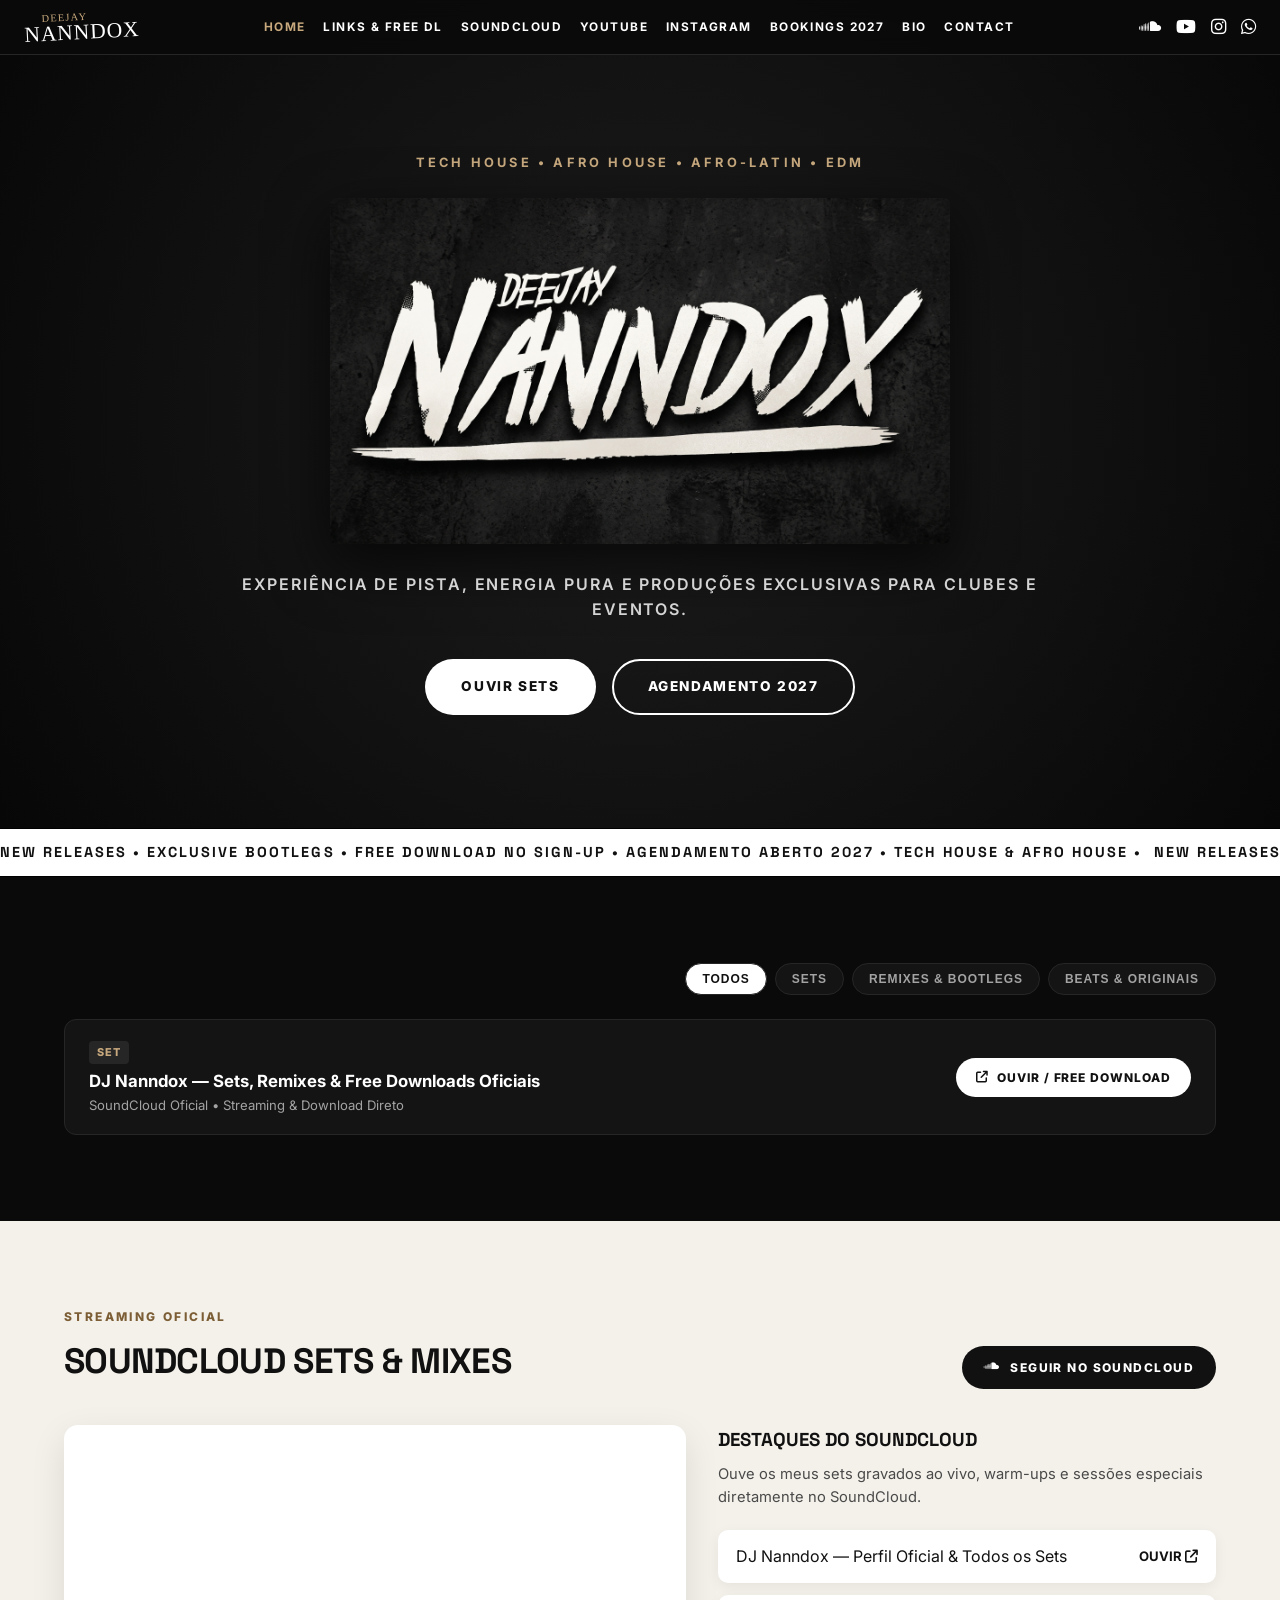
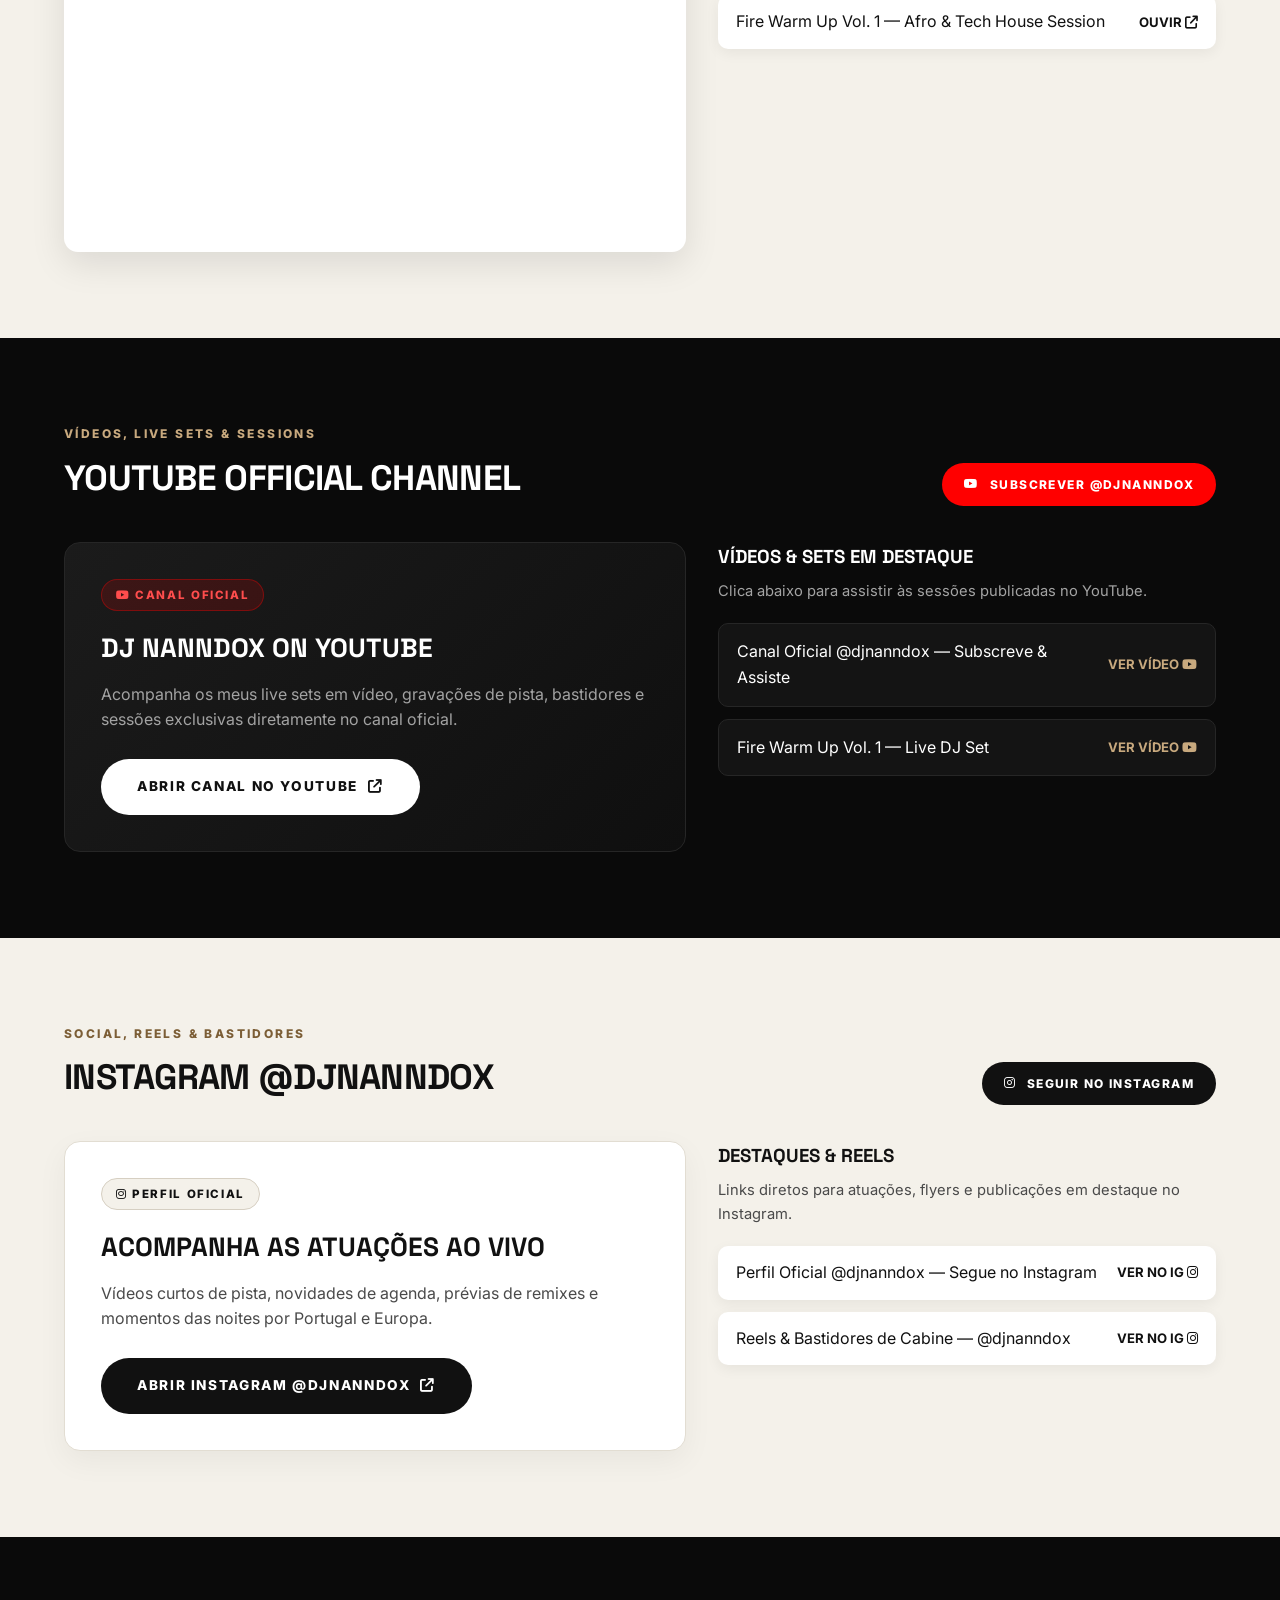
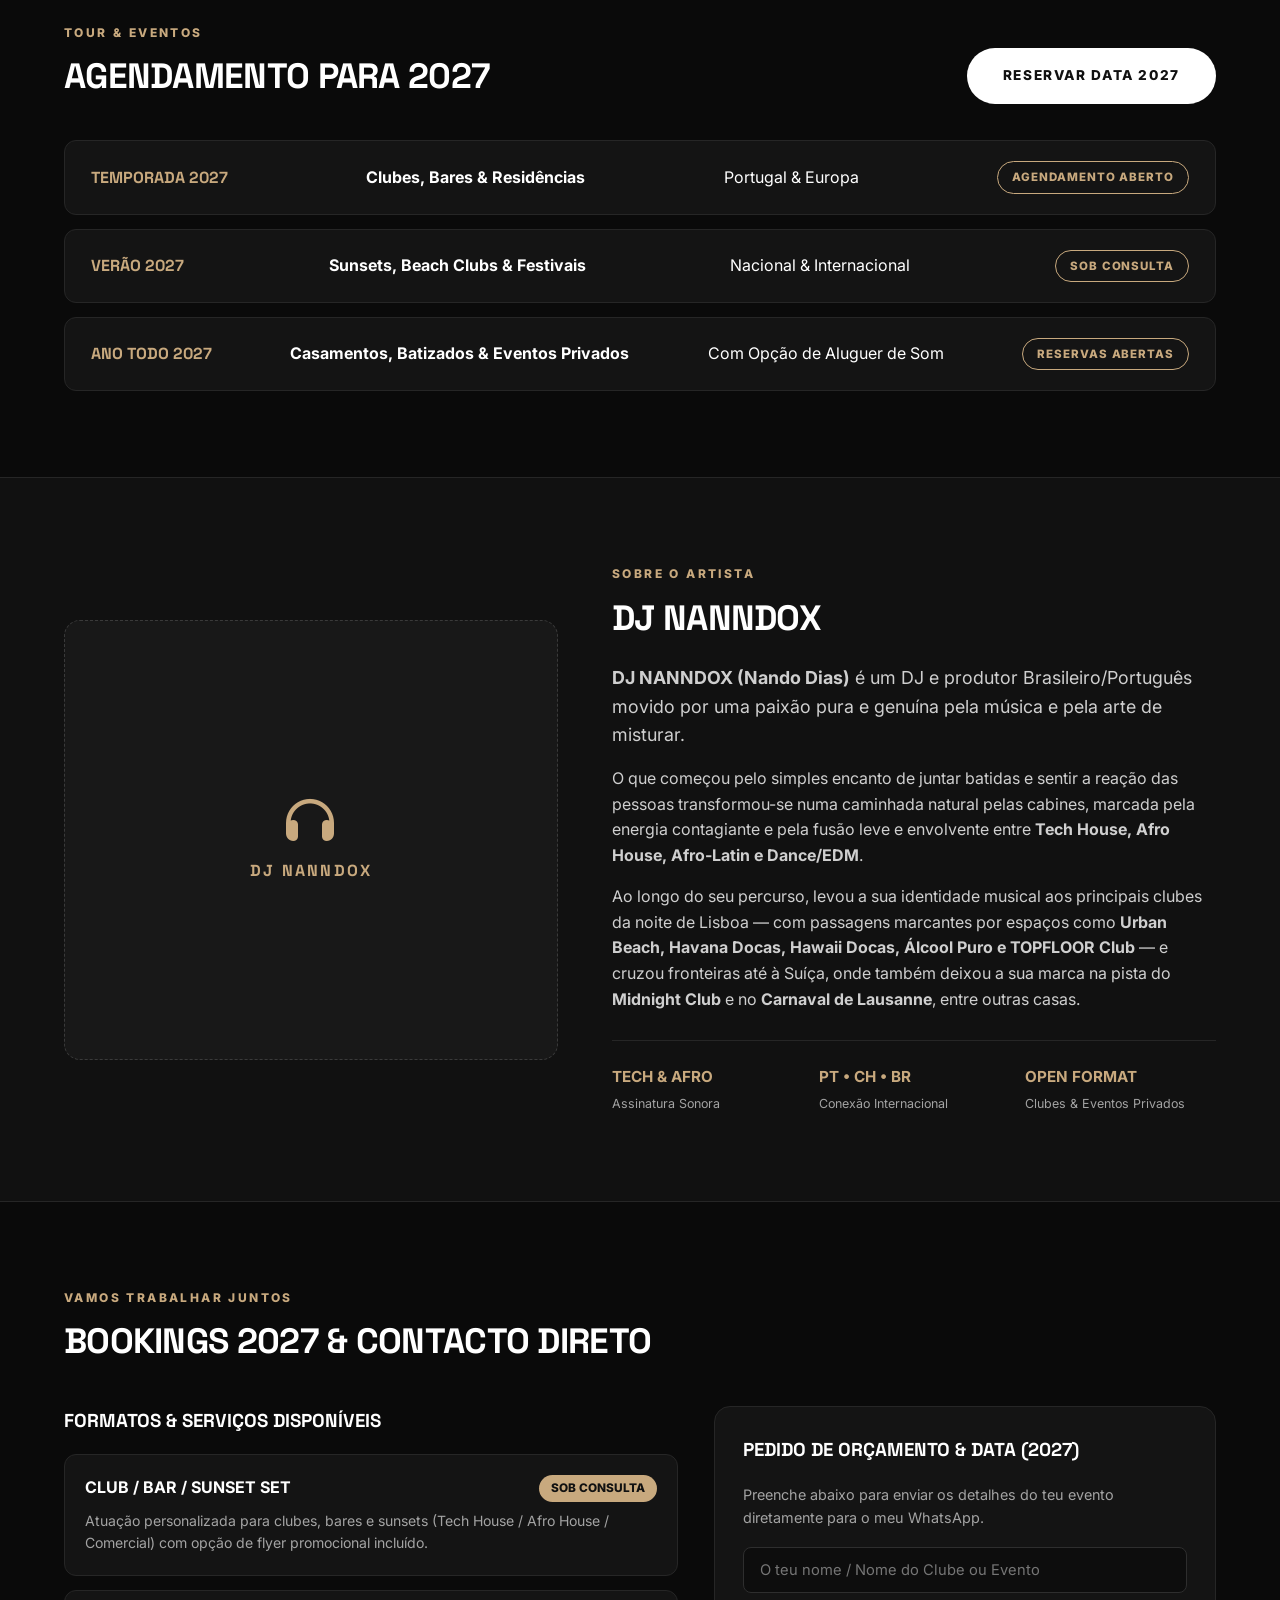
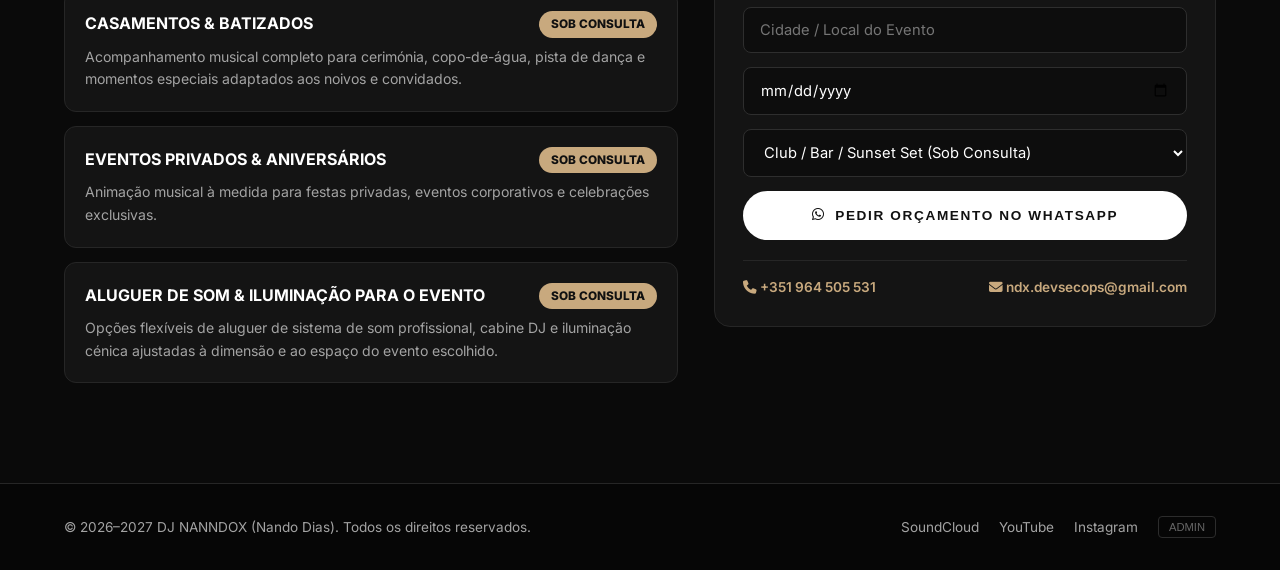
==== commit d7074033: "feat: site completo DJ Nanndox com foto, logo, instagram e bookings sob consulta" ====
--- a/index.html
+++ b/index.html
@@ -4,10 +4,10 @@
   <meta charset="UTF-8" />
   <meta name="viewport" content="width=device-width, initial-scale=1.0" />
   <title>DJ NANNDOX | Official Site — Tech House, Afro House & Bookings 2027</title>
-  <meta name="description" content="Site oficial de DJ Nanndox (Nando Dias). Sets, remixes, SoundCloud, YouTube, Instagram e agendamento para 2027." />
+  <meta name="description" content="Site oficial de DJ Nanndox (Nando Dias). Sets no SoundCloud, YouTube, Instagram, links exclusivos e agendamento para 2027." />
   <link rel="preconnect" href="https://fonts.googleapis.com">
   <link rel="preconnect" href="https://fonts.gstatic.com" crossorigin>
-  <link href="https://fonts.googleapis.com/css2?family=Inter:wght@300;400;600;700;900&family=Space+Grotesk:wght@500;700&display=swap" rel="stylesheet">
+  <link href="https://fonts.googleapis.com/css2?family=Inter:wght@300;400;600;700;900&family=Permanent+Marker&family=Space+Grotesk:wght@500;700&display=swap" rel="stylesheet">
   <link rel="stylesheet" href="https://cdnjs.cloudflare.com/ajax/libs/font-awesome/6.5.2/css/all.min.css" />
   <link rel="stylesheet" href="style.css" />
 </head>
@@ -17,13 +17,15 @@
   <header class="navbar" id="top">
     <div class="nav-container">
       <a href="#home" class="brand-logo" aria-label="DJ Nanndox Home">
-        <img src="./logo-nanndox.jpg" alt="Deejay Nanndox" onerror="this.style.display='none'; this.nextElementSibling.style.display='inline-block';" />
-        <span class="brand-fallback" style="display:none;">DEEJAY NANNDOX</span>
+        <div class="logo-lockup-sm">
+          <span class="logo-sub-sm">DEEJAY</span>
+          <span class="logo-main-sm">NANNDOX</span>
+        </div>
       </a>
 
       <nav class="nav-menu" id="navMenu">
         <a href="#home" class="nav-link active">HOME</a>
-        <a href="#music" class="nav-link">MUSIC &amp; FREE DL</a>
+        <a href="#music" class="nav-link">LINKS &amp; FREE DL</a>
         <a href="#soundcloud" class="nav-link">SOUNDCLOUD</a>
         <a href="#youtube" class="nav-link">YOUTUBE</a>
         <a href="#instagram" class="nav-link">INSTAGRAM</a>
@@ -46,14 +48,22 @@
 
   <!-- HERO SECTION -->
   <section class="hero" id="home">
-    <div class="hero-overlay"></div>
     <div class="hero-content">
       <p class="hero-tag">TECH HOUSE • AFRO HOUSE • AFRO-LATIN • EDM</p>
-      <img src="./logo-nanndox.jpg" alt="DJ Nanndox" class="hero-main-logo" onerror="this.style.display='none'; document.getElementById('heroFallbackTitle').style.display='block';" />
-      <h1 id="heroFallbackTitle" class="hero-fallback-title" style="display:none;">DEEJAY NANNDOX</h1>
+
+      <!-- Logótipo Oficial DEEJAY NANNDOX (Renderização Vetorial Nítida + Imagem se presente) -->
+      <div class="hero-logo-box">
+        <img src="logo-nanndox.jpg" alt="Deejay Nanndox" class="hero-main-logo" onerror="this.style.display='none'; document.getElementById('vectorLogo').style.display='flex';" />
+        <div id="vectorLogo" class="vector-logo-hero" style="display:none;">
+          <span class="v-sub">DEEJAY</span>
+          <span class="v-main">NANNDOX</span>
+          <span class="v-brush"></span>
+        </div>
+      </div>
+
       <p class="hero-subtitle">EXPERIÊNCIA DE PISTA, ENERGIA PURA E PRODUÇÕES EXCLUSIVAS PARA CLUBES E EVENTOS.</p>
       <div class="hero-actions">
-        <a href="#music" class="btn btn-primary">OUVIR &amp; FREE DOWNLOAD</a>
+        <a href="#soundcloud" class="btn btn-primary">OUVIR SETS</a>
         <a href="#contact" class="btn btn-outline">AGENDAMENTO 2027</a>
       </div>
     </div>
@@ -67,7 +77,7 @@
     </div>
   </div>
 
-  <!-- MUSIC & EXTERNAL LINKS VAULT -->
+  <!-- EXTERNAL LINKS VAULT (Sem músicas inventadas, apenas links externos geridos por ti) -->
   <section class="section section-dark" id="music">
     <div class="container">
       <div class="section-header section-header-right">
@@ -79,7 +89,6 @@
         </div>
       </div>
 
-      <!-- Lista Dinâmica de Links Externos (Adicionados pelo Admin) -->
       <div class="tracks-grid" id="tracksGrid">
         <!-- Renderizado via app.js -->
       </div>
@@ -111,12 +120,10 @@
           </iframe>
         </div>
 
-        <div class="sc-side-list" id="scCustomList">
+        <div class="sc-side-list">
           <h3>DESTAQUES DO SOUNDCLOUD</h3>
-          <p class="sc-desc">Ouve os meus últimos sets gravados ao vivo, warm-ups e sessões especiais diretamente aqui.</p>
-          <div id="scLinksContainer" class="sc-cards">
-            <!-- Links/Sets adicionados pelo Admin -->
-          </div>
+          <p class="sc-desc">Ouve os meus sets gravados ao vivo, warm-ups e sessões especiais diretamente no SoundCloud.</p>
+          <div id="scLinksContainer" class="sc-cards"></div>
         </div>
       </div>
     </div>
@@ -136,23 +143,19 @@
       </div>
 
       <div class="yt-layout">
-        <div class="yt-featured-box">
-          <div class="yt-banner-card">
-            <div class="yt-badge"><i class="fa-brands fa-youtube"></i> CANAL OFICIAL</div>
-            <h3>DJ NANNDOX ON YOUTUBE</h3>
-            <p>Acompanha os meus live sets em vídeo, gravações de pista, bastidores e sessões exclusivas diretamente no canal oficial.</p>
-            <a href="https://www.youtube.com/@djnanndox" target="_blank" rel="noopener" class="btn btn-primary">
-              ABRIR CANAL NO YOUTUBE <i class="fa-solid fa-arrow-up-right-from-square"></i>
-            </a>
-          </div>
+        <div class="yt-banner-card">
+          <div class="yt-badge"><i class="fa-brands fa-youtube"></i> CANAL OFICIAL</div>
+          <h3>DJ NANNDOX ON YOUTUBE</h3>
+          <p>Acompanha os meus live sets em vídeo, gravações de pista, bastidores e sessões exclusivas diretamente no canal oficial.</p>
+          <a href="https://www.youtube.com/@djnanndox" target="_blank" rel="noopener" class="btn btn-primary">
+            ABRIR CANAL NO YOUTUBE <i class="fa-solid fa-arrow-up-right-from-square"></i>
+          </a>
         </div>
 
         <div class="yt-side-list">
           <h3>VÍDEOS &amp; SETS EM DESTAQUE</h3>
           <p class="yt-desc">Clica abaixo para assistir às sessões publicadas no YouTube.</p>
-          <div id="ytLinksContainer" class="yt-cards">
-            <!-- Vídeos adicionados pelo Admin -->
-          </div>
+          <div id="ytLinksContainer" class="yt-cards"></div>
         </div>
       </div>
     </div>
@@ -184,9 +187,7 @@
         <div class="sc-side-list">
           <h3>DESTAQUES &amp; REELS</h3>
           <p class="sc-desc">Links diretos para atuações, flyers e publicações em destaque no Instagram.</p>
-          <div id="igLinksContainer" class="sc-cards">
-            <!-- Links Instagram adicionados pelo Admin -->
-          </div>
+          <div id="igLinksContainer" class="sc-cards"></div>
         </div>
       </div>
     </div>
@@ -203,17 +204,19 @@
         <a href="#contact" class="btn btn-primary">RESERVAR DATA 2027</a>
       </div>
 
-      <div class="shows-list" id="showsList">
-        <!-- Renderizado via app.js -->
-      </div>
-    </div>
-  </section>
-
-  <!-- BIO & FOTO OFICIAL -->
+      <div class="shows-list" id="showsList"></div>
+    </div>
+  </section>
+
+  <!-- BIO & FOTO OFICIAL (Sem etiqueta Brasil-Portugal) -->
   <section class="section section-bio" id="bio">
     <div class="container bio-grid">
-      <div class="bio-photo-frame">
-        <img src="./foto-nanndox.jpg" alt="DJ Nanndox - Nando Dias" />
+      <div class="bio-photo-frame" id="bioPhotoBox">
+        <img src="foto-nanndox.jpg" alt="DJ Nanndox - Nando Dias" onerror="this.parentElement.classList.add('photo-missing');" />
+        <div class="photo-placeholder">
+          <i class="fa-solid fa-headphones"></i>
+          <span>DJ NANNDOX</span>
+        </div>
       </div>
 
       <div class="bio-content">
@@ -343,7 +346,6 @@
         <button id="closeAdminBtn" class="close-btn">&times;</button>
       </div>
 
-      <!-- Ecrã de Login -->
       <div id="adminLoginView">
         <p class="modal-sub">Acesso reservado ao artista para adicionar links externos, redes e agenda.</p>
         <form id="adminLoginForm">
@@ -353,7 +355,6 @@
         </form>
       </div>
 
-      <!-- Ecrã do Dashboard -->
       <div id="adminDashboardView" class="hidden">
         <div class="admin-tabs">
           <button class="adm-tab active" data-target="tabAddTrack">+ LINK MÚSICA / DL</button>
@@ -363,7 +364,6 @@
           <button class="adm-tab" data-target="tabAddShow">+ AGENDA 2027</button>
         </div>
 
-        <!-- Tab 1: Adicionar Link Externo de Música/Beat/Bootleg -->
         <form id="addTrackForm" class="adm-panel">
           <label>Título da Faixa / Set / Bootleg</label>
           <input type="text" id="trackTitle" placeholder="Ex: Lisboa Sunset (Nanndox Afro Bootleg)" required />
@@ -384,7 +384,6 @@
           <button type="submit" class="btn btn-primary btn-full">PUBLICAR LINK NO SITE</button>
         </form>
 
-        <!-- Tab 2: Adicionar Set SoundCloud -->
         <form id="addScForm" class="adm-panel hidden">
           <label>Título do Set no SoundCloud</label>
           <input type="text" id="scTitle" placeholder="Ex: Fire Warm Up Vol. 1" required />
@@ -393,7 +392,6 @@
           <button type="submit" class="btn btn-primary btn-full">ADICIONAR À ABA SOUNDCLOUD</button>
         </form>
 
-        <!-- Tab 3: Adicionar Vídeo YouTube -->
         <form id="addYtForm" class="adm-panel hidden">
           <label>Título do Vídeo / Live Set no YouTube</label>
           <input type="text" id="ytTitle" placeholder="Ex: DJ Nanndox — Live Afro & Tech House Session" required />
@@ -402,7 +400,6 @@
           <button type="submit" class="btn btn-primary btn-full">ADICIONAR À ABA YOUTUBE</button>
         </form>
 
-        <!-- Tab 4: Adicionar Post/Reel Instagram -->
         <form id="addIgForm" class="adm-panel hidden">
           <label>Título do Reel / Publicação no Instagram</label>
           <input type="text" id="igTitle" placeholder="Ex: Aftermovie Noite de Lisboa — @djnanndox" required />
@@ -411,7 +408,6 @@
           <button type="submit" class="btn btn-primary btn-full">ADICIONAR À ABA INSTAGRAM</button>
         </form>
 
-        <!-- Tab 5: Adicionar Nova Entrada na Agenda 2027 -->
         <form id="addShowForm" class="adm-panel hidden">
           <label>Período / Data (2027)</label>
           <input type="text" id="showDate" placeholder="Ex: VERÃO 2027 ou 15/05/2027" required />
--- a/style.css
+++ b/style.css
@@ -5,7 +5,6 @@
   --text-white: #ffffff;
   --text-muted: #a3a3a3;
   --text-dark: #111111;
-  --accent: #e5dfd3;
   --accent-gold: #c8a97e;
   --border-dark: #262626;
 }
@@ -48,7 +47,7 @@
 .nav-container {
   max-width: 1380px;
   margin: 0 auto;
-  padding: 14px 24px;
+  padding: 12px 24px;
   display: flex;
   align-items: center;
   justify-content: space-between;
@@ -60,19 +59,26 @@
   align-items: center;
 }
 
-.brand-logo img {
-  height: 44px;
-  width: auto;
-  object-fit: contain;
-  border-radius: 4px;
-}
-
-.brand-fallback {
-  font-family: 'Space Grotesk', sans-serif;
-  font-weight: 700;
-  font-size: 1.1rem;
-  color: var(--text-white);
-  letter-spacing: 0.1em;
+.logo-lockup-sm {
+  display: flex;
+  flex-direction: column;
+  line-height: 0.95;
+  transform: rotate(-3deg);
+}
+
+.logo-sub-sm {
+  font-family: 'Permanent Marker', cursive;
+  font-size: 0.65rem;
+  color: var(--accent-gold);
+  letter-spacing: 0.12em;
+  margin-left: 18px;
+}
+
+.logo-main-sm {
+  font-family: 'Permanent Marker', cursive;
+  font-size: 1.35rem;
+  color: var(--text-white);
+  letter-spacing: 0.04em;
 }
 
 .nav-menu {
@@ -135,7 +141,8 @@
 .hero-content {
   position: relative;
   z-index: 2;
-  max-width: 820px;
+  max-width: 860px;
+  width: 100%;
 }
 
 .hero-tag {
@@ -143,25 +150,59 @@
   font-weight: 700;
   letter-spacing: 0.25em;
   color: var(--accent-gold);
-  margin-bottom: 20px;
+  margin-bottom: 24px;
+}
+
+.hero-logo-box {
+  margin: 0 auto 28px;
+  display: flex;
+  justify-content: center;
 }
 
 .hero-main-logo {
   width: 100%;
   max-width: 620px;
   height: auto;
-  margin: 0 auto 24px;
   display: block;
   border-radius: 6px;
   box-shadow: 0 20px 60px rgba(0, 0, 0, 0.7);
 }
 
-.hero-fallback-title {
-  font-family: 'Space Grotesk', sans-serif;
-  font-size: 4rem;
-  font-weight: 700;
+.vector-logo-hero {
+  flex-direction: column;
+  align-items: center;
+  transform: rotate(-4deg);
+  padding: 20px 10px;
+  user-select: none;
+}
+
+.vector-logo-hero .v-sub {
+  font-family: 'Permanent Marker', cursive;
+  font-size: clamp(1.3rem, 3vw, 2.1rem);
+  color: #f4f1ea;
   letter-spacing: 0.08em;
-  margin-bottom: 20px;
+  align-self: flex-start;
+  margin-left: 18%;
+  margin-bottom: -12px;
+}
+
+.vector-logo-hero .v-main {
+  font-family: 'Permanent Marker', cursive;
+  font-size: clamp(3.6rem, 10vw, 6.8rem);
+  color: #f4f1ea;
+  line-height: 0.95;
+  letter-spacing: 0.02em;
+  text-shadow: 0 12px 35px rgba(0, 0, 0, 0.8);
+}
+
+.vector-logo-hero .v-brush {
+  display: block;
+  width: 92%;
+  height: 10px;
+  background: #f4f1ea;
+  border-radius: 999px;
+  margin-top: 12px;
+  transform: rotate(1deg);
 }
 
 .hero-subtitle {
@@ -353,7 +394,7 @@
   color: var(--text-dark);
 }
 
-/* TRACKS LIST (EXTERNAL LINKS) */
+/* EXTERNAL LINKS LIST */
 .tracks-grid {
   display: flex;
   flex-direction: column;
@@ -621,6 +662,34 @@
   box-shadow: 0 24px 60px rgba(0, 0, 0, 0.65);
 }
 
+.photo-placeholder {
+  display: none;
+}
+
+.bio-photo-frame.photo-missing img {
+  display: none;
+}
+
+.bio-photo-frame.photo-missing .photo-placeholder {
+  display: flex;
+  flex-direction: column;
+  align-items: center;
+  justify-content: center;
+  gap: 14px;
+  height: 440px;
+  background: #181818;
+  border: 1px dashed #3a3a3a;
+  border-radius: 16px;
+  color: var(--accent-gold);
+  font-family: 'Space Grotesk', sans-serif;
+  font-weight: 700;
+  letter-spacing: 0.14em;
+}
+
+.bio-photo-frame.photo-missing .photo-placeholder i {
+  font-size: 3rem;
+}
+
 .bio-content h2 {
   margin-bottom: 18px;
 }
@@ -887,7 +956,7 @@
   .nav-menu {
     display: none;
     position: absolute;
-    top: 72px;
+    top: 68px;
     left: 0;
     width: 100%;
     background: #0d0d0d;
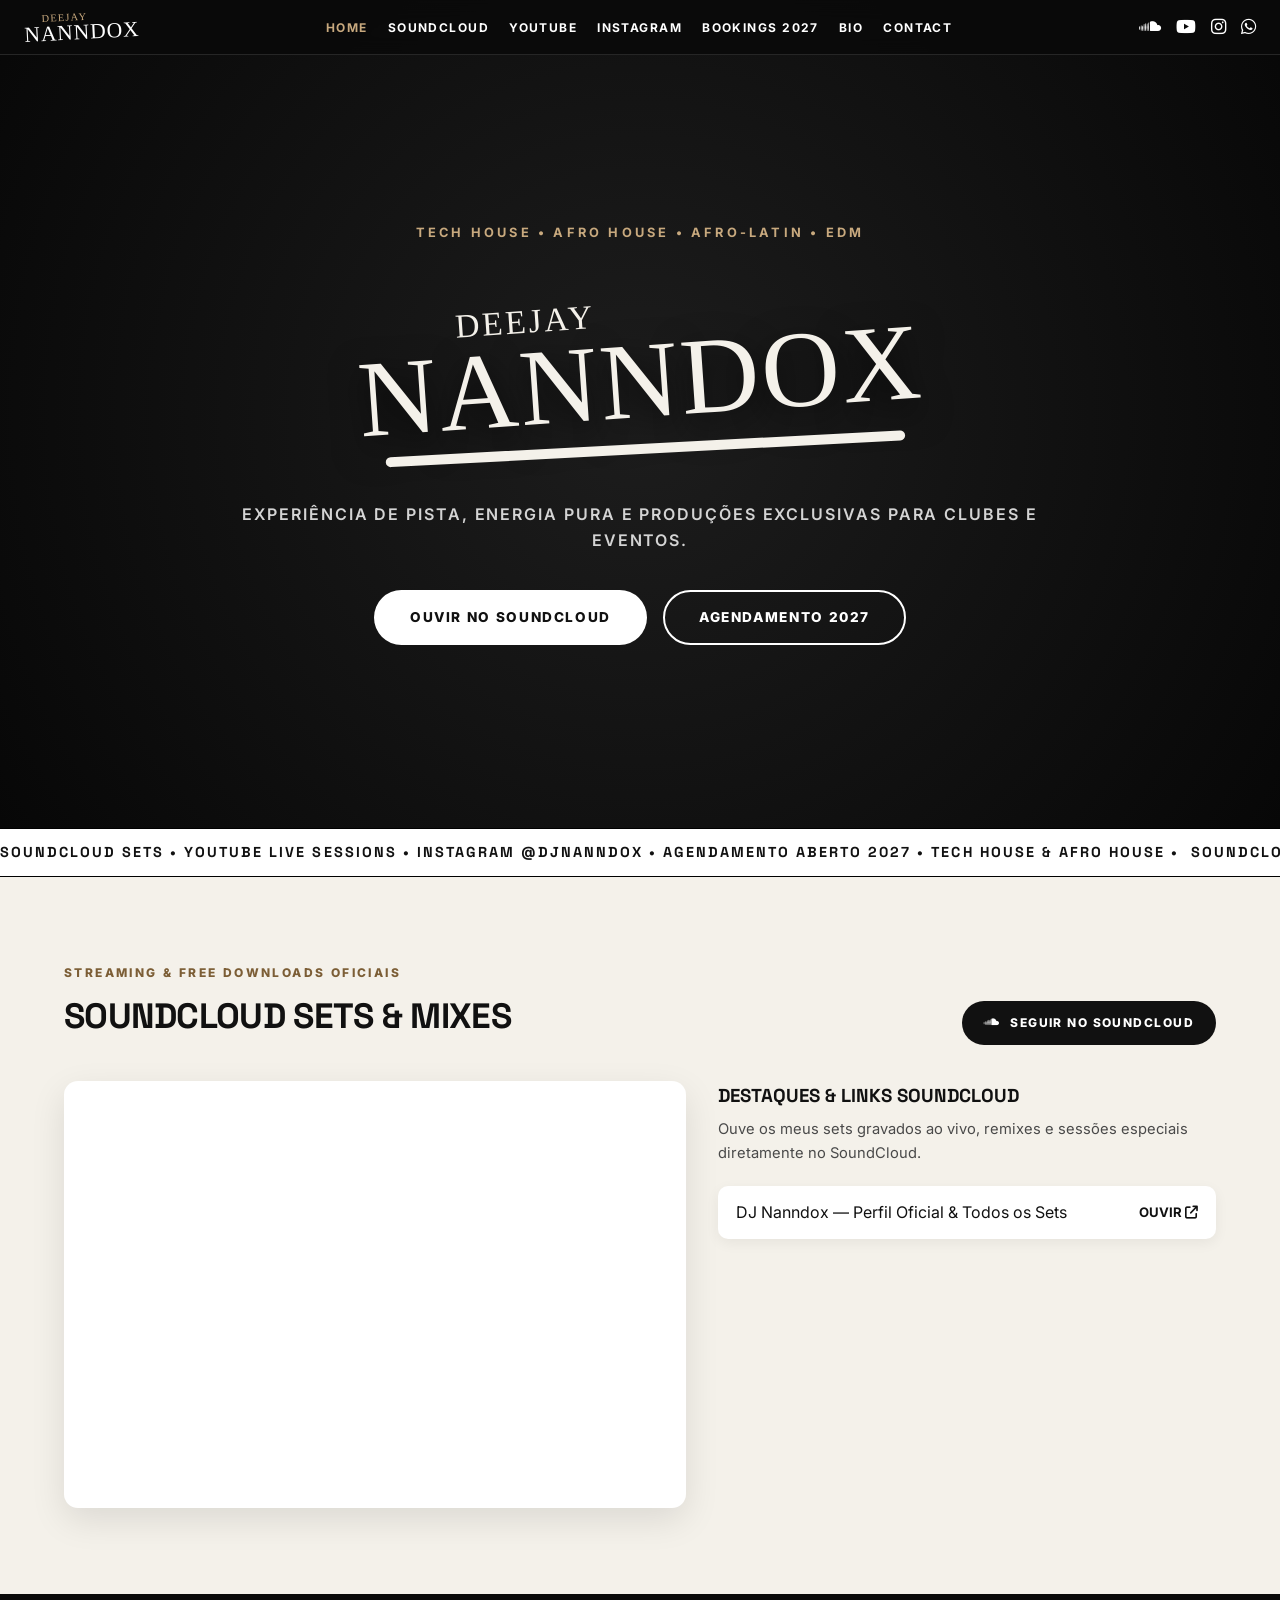
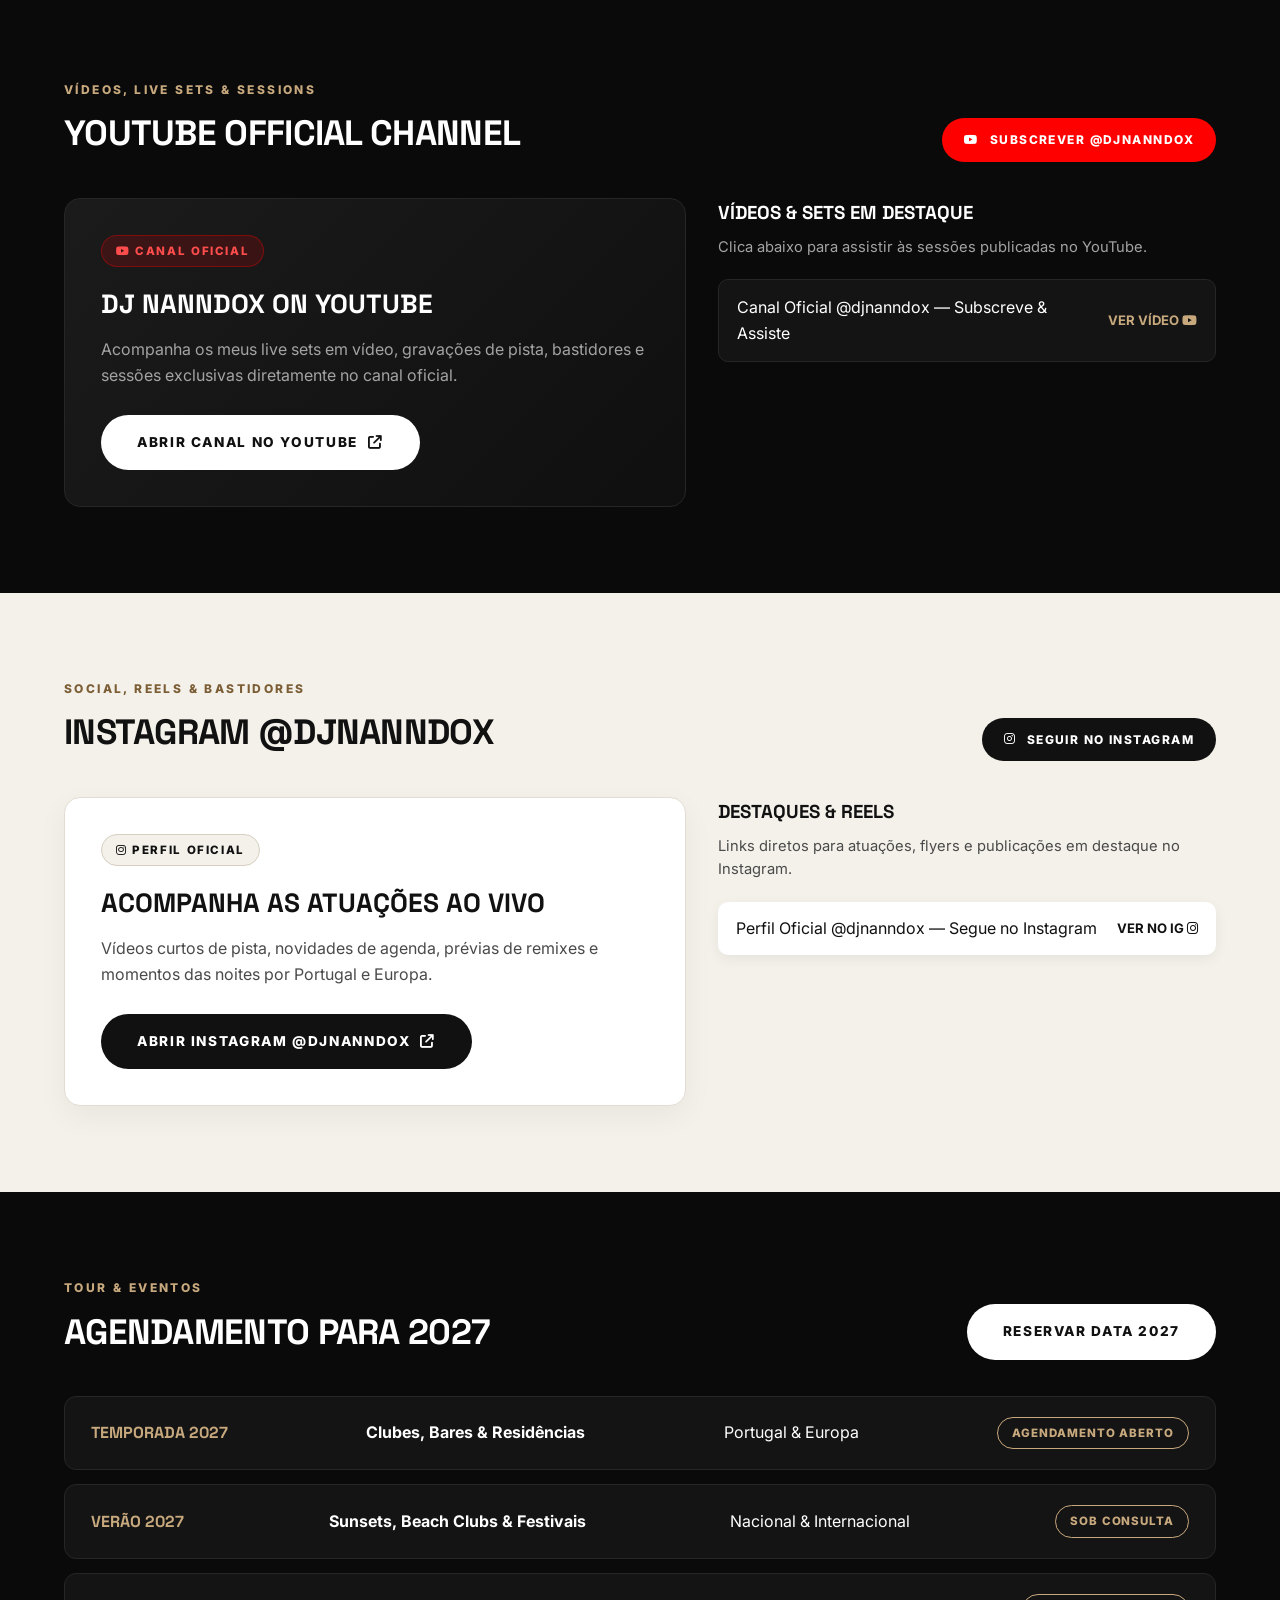
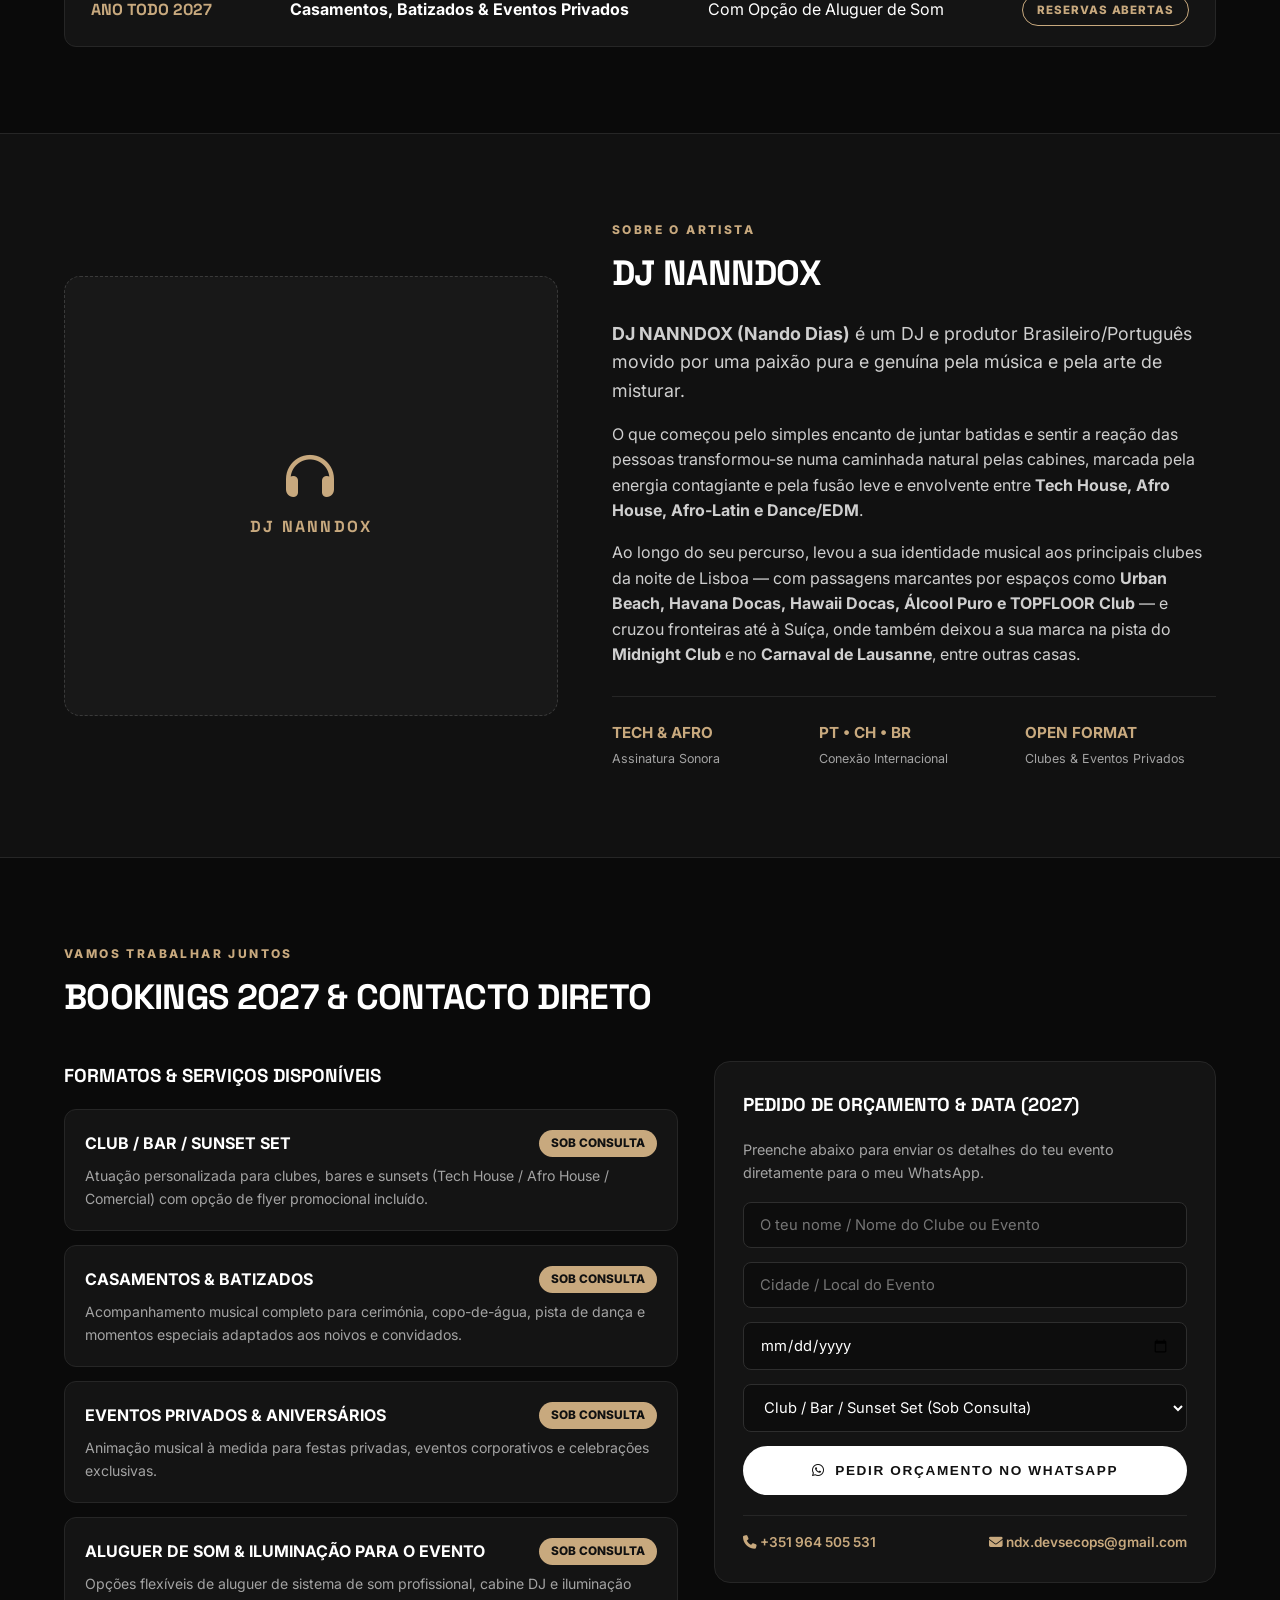
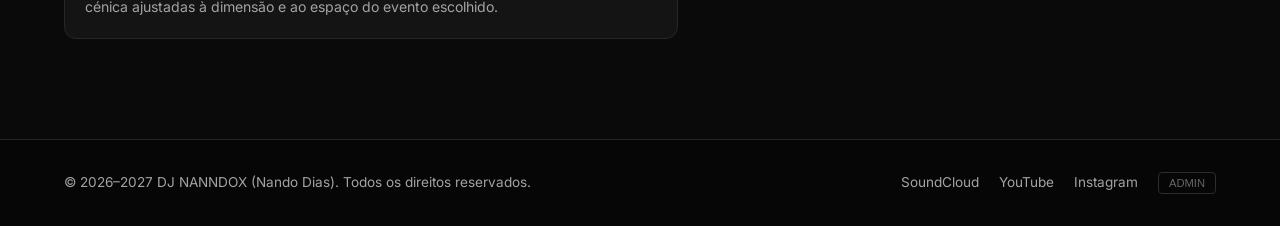
==== commit 13beaffe: "feat: atualiza extensao das imagens para .jpeg e publica versao final" ====
--- a/index.html
+++ b/index.html
@@ -4,7 +4,7 @@
   <meta charset="UTF-8" />
   <meta name="viewport" content="width=device-width, initial-scale=1.0" />
   <title>DJ NANNDOX | Official Site — Tech House, Afro House & Bookings 2027</title>
-  <meta name="description" content="Site oficial de DJ Nanndox (Nando Dias). Sets no SoundCloud, YouTube, Instagram, links exclusivos e agendamento para 2027." />
+  <meta name="description" content="Site oficial de DJ Nanndox (Nando Dias). Sets no SoundCloud, YouTube, Instagram e agendamento para 2027." />
   <link rel="preconnect" href="https://fonts.googleapis.com">
   <link rel="preconnect" href="https://fonts.gstatic.com" crossorigin>
   <link href="https://fonts.googleapis.com/css2?family=Inter:wght@300;400;600;700;900&family=Permanent+Marker&family=Space+Grotesk:wght@500;700&display=swap" rel="stylesheet">
@@ -13,11 +13,12 @@
 </head>
 <body>
 
-  <!-- TOP NAVIGATION -->
+  <!-- NAVEGAÇÃO SUPERIOR -->
   <header class="navbar" id="top">
     <div class="nav-container">
       <a href="#home" class="brand-logo" aria-label="DJ Nanndox Home">
-        <div class="logo-lockup-sm">
+        <img src="logo-nanndox.jpeg" alt="Deejay Nanndox" onerror="this.style.display='none'; document.getElementById('navLogoFallback').style.display='flex';" />
+        <div id="navLogoFallback" class="logo-lockup-sm" style="display:none;">
           <span class="logo-sub-sm">DEEJAY</span>
           <span class="logo-main-sm">NANNDOX</span>
         </div>
@@ -25,7 +26,6 @@
 
       <nav class="nav-menu" id="navMenu">
         <a href="#home" class="nav-link active">HOME</a>
-        <a href="#music" class="nav-link">LINKS &amp; FREE DL</a>
         <a href="#soundcloud" class="nav-link">SOUNDCLOUD</a>
         <a href="#youtube" class="nav-link">YOUTUBE</a>
         <a href="#instagram" class="nav-link">INSTAGRAM</a>
@@ -46,14 +46,13 @@
     </div>
   </header>
 
-  <!-- HERO SECTION -->
+  <!-- HERO PRINCIPAL -->
   <section class="hero" id="home">
     <div class="hero-content">
       <p class="hero-tag">TECH HOUSE • AFRO HOUSE • AFRO-LATIN • EDM</p>
 
-      <!-- Logótipo Oficial DEEJAY NANNDOX (Renderização Vetorial Nítida + Imagem se presente) -->
       <div class="hero-logo-box">
-        <img src="logo-nanndox.jpg" alt="Deejay Nanndox" class="hero-main-logo" onerror="this.style.display='none'; document.getElementById('vectorLogo').style.display='flex';" />
+        <img src="logo-nanndox.jpeg" alt="Deejay Nanndox" class="hero-main-logo" onerror="this.style.display='none'; document.getElementById('vectorLogo').style.display='flex';" />
         <div id="vectorLogo" class="vector-logo-hero" style="display:none;">
           <span class="v-sub">DEEJAY</span>
           <span class="v-main">NANNDOX</span>
@@ -63,44 +62,26 @@
 
       <p class="hero-subtitle">EXPERIÊNCIA DE PISTA, ENERGIA PURA E PRODUÇÕES EXCLUSIVAS PARA CLUBES E EVENTOS.</p>
       <div class="hero-actions">
-        <a href="#soundcloud" class="btn btn-primary">OUVIR SETS</a>
+        <a href="#soundcloud" class="btn btn-primary">OUVIR NO SOUNDCLOUD</a>
         <a href="#contact" class="btn btn-outline">AGENDAMENTO 2027</a>
       </div>
     </div>
   </section>
 
-  <!-- TICKER BAR -->
+  <!-- BARRA ANIMADA -->
   <div class="ticker-wrap">
     <div class="ticker">
-      <span>NEW RELEASES • EXCLUSIVE BOOTLEGS • FREE DOWNLOAD NO SIGN-UP • AGENDAMENTO ABERTO 2027 • TECH HOUSE &amp; AFRO HOUSE • </span>
-      <span>NEW RELEASES • EXCLUSIVE BOOTLEGS • FREE DOWNLOAD NO SIGN-UP • AGENDAMENTO ABERTO 2027 • TECH HOUSE &amp; AFRO HOUSE • </span>
+      <span>SOUNDCLOUD SETS • YOUTUBE LIVE SESSIONS • INSTAGRAM @DJNANNDOX • AGENDAMENTO ABERTO 2027 • TECH HOUSE &amp; AFRO HOUSE • </span>
+      <span>SOUNDCLOUD SETS • YOUTUBE LIVE SESSIONS • INSTAGRAM @DJNANNDOX • AGENDAMENTO ABERTO 2027 • TECH HOUSE &amp; AFRO HOUSE • </span>
     </div>
   </div>
 
-  <!-- EXTERNAL LINKS VAULT (Sem músicas inventadas, apenas links externos geridos por ti) -->
-  <section class="section section-dark" id="music">
-    <div class="container">
-      <div class="section-header section-header-right">
-        <div class="filter-tabs" id="filterTabs">
-          <button class="tab-btn active" data-filter="all">TODOS</button>
-          <button class="tab-btn" data-filter="set">SETS</button>
-          <button class="tab-btn" data-filter="remix">REMIXES &amp; BOOTLEGS</button>
-          <button class="tab-btn" data-filter="beat">BEATS &amp; ORIGINAIS</button>
-        </div>
-      </div>
-
-      <div class="tracks-grid" id="tracksGrid">
-        <!-- Renderizado via app.js -->
-      </div>
-    </div>
-  </section>
-
-  <!-- SOUNDCLOUD WINDOW / ABA DEDICADA -->
+  <!-- JANELA / ABA SOUNDCLOUD -->
   <section class="section section-contrast" id="soundcloud">
     <div class="container">
       <div class="section-header">
         <div>
-          <span class="eyebrow">STREAMING OFICIAL</span>
+          <span class="eyebrow">STREAMING &amp; FREE DOWNLOADS OFICIAIS</span>
           <h2>SOUNDCLOUD SETS &amp; MIXES</h2>
         </div>
         <a href="https://soundcloud.com/nanndox" target="_blank" rel="noopener" class="btn btn-sm btn-dark">
@@ -121,15 +102,15 @@
         </div>
 
         <div class="sc-side-list">
-          <h3>DESTAQUES DO SOUNDCLOUD</h3>
-          <p class="sc-desc">Ouve os meus sets gravados ao vivo, warm-ups e sessões especiais diretamente no SoundCloud.</p>
+          <h3>DESTAQUES &amp; LINKS SOUNDCLOUD</h3>
+          <p class="sc-desc">Ouve os meus sets gravados ao vivo, remixes e sessões especiais diretamente no SoundCloud.</p>
           <div id="scLinksContainer" class="sc-cards"></div>
         </div>
       </div>
     </div>
   </section>
 
-  <!-- YOUTUBE WINDOW / ABA DEDICADA -->
+  <!-- JANELA / ABA YOUTUBE -->
   <section class="section section-dark" id="youtube">
     <div class="container">
       <div class="section-header">
@@ -161,7 +142,7 @@
     </div>
   </section>
 
-  <!-- INSTAGRAM WINDOW / ABA DEDICADA -->
+  <!-- JANELA / ABA INSTAGRAM -->
   <section class="section section-contrast" id="instagram">
     <div class="container">
       <div class="section-header">
@@ -208,11 +189,11 @@
     </div>
   </section>
 
-  <!-- BIO & FOTO OFICIAL (Sem etiqueta Brasil-Portugal) -->
+  <!-- BIO & FOTO OFICIAL (SEM ETIQUETA BRASIL • PORTUGAL E SEM PARÁGRAFO FINAL) -->
   <section class="section section-bio" id="bio">
     <div class="container bio-grid">
-      <div class="bio-photo-frame" id="bioPhotoBox">
-        <img src="foto-nanndox.jpg" alt="DJ Nanndox - Nando Dias" onerror="this.parentElement.classList.add('photo-missing');" />
+      <div class="bio-photo-frame">
+        <img src="foto-nanndox.jpeg" alt="DJ Nanndox - Nando Dias" onerror="this.parentElement.classList.add('photo-missing');" />
         <div class="photo-placeholder">
           <i class="fa-solid fa-headphones"></i>
           <span>DJ NANNDOX</span>
@@ -250,7 +231,7 @@
     </div>
   </section>
 
-  <!-- BOOKING & CONTACT (TUDO SOB CONSULTA + CASAMENTOS/BATIZADOS + ALUGUER DE SOM) -->
+  <!-- BOOKINGS 2027 & SERVIÇOS (TODOS SOB CONSULTA) -->
   <section class="section section-dark" id="contact">
     <div class="container">
       <div class="section-header">
@@ -325,7 +306,7 @@
     </div>
   </section>
 
-  <!-- FOOTER -->
+  <!-- RODAPÉ -->
   <footer class="footer">
     <div class="container footer-content">
       <p>© 2026–2027 DJ NANNDOX (Nando Dias). Todos os direitos reservados.</p>
@@ -338,7 +319,7 @@
     </div>
   </footer>
 
-  <!-- MODAL PAINEL ADMIN (Nanndoxadm) -->
+  <!-- MODAL PAINEL ADMIN -->
   <div class="modal-backdrop" id="adminModal">
     <div class="modal-box">
       <div class="modal-header">
@@ -347,7 +328,7 @@
       </div>
 
       <div id="adminLoginView">
-        <p class="modal-sub">Acesso reservado ao artista para adicionar links externos, redes e agenda.</p>
+        <p class="modal-sub">Acesso reservado ao artista para adicionar links externos e gerir a agenda 2027.</p>
         <form id="adminLoginForm">
           <input type="text" id="adminUser" placeholder="Utilizador" required />
           <input type="password" id="adminPass" placeholder="Palavra-passe" required />
@@ -357,37 +338,16 @@
 
       <div id="adminDashboardView" class="hidden">
         <div class="admin-tabs">
-          <button class="adm-tab active" data-target="tabAddTrack">+ LINK MÚSICA / DL</button>
-          <button class="adm-tab" data-target="tabAddSC">+ SOUNDCLOUD</button>
+          <button class="adm-tab active" data-target="tabAddSC">+ SOUNDCLOUD</button>
           <button class="adm-tab" data-target="tabAddYT">+ YOUTUBE</button>
           <button class="adm-tab" data-target="tabAddIG">+ INSTAGRAM</button>
           <button class="adm-tab" data-target="tabAddShow">+ AGENDA 2027</button>
         </div>
 
-        <form id="addTrackForm" class="adm-panel">
-          <label>Título da Faixa / Set / Bootleg</label>
-          <input type="text" id="trackTitle" placeholder="Ex: Lisboa Sunset (Nanndox Afro Bootleg)" required />
-
-          <label>Categoria</label>
-          <select id="trackCategory">
-            <option value="remix">Remix &amp; Bootleg</option>
-            <option value="set">DJ Set</option>
-            <option value="beat">Beat &amp; Original</option>
-          </select>
-
-          <label>Género / Plataforma / Detalhes</label>
-          <input type="text" id="trackGenre" placeholder="Ex: Afro House • Free Download Direto" required />
-
-          <label>Link Externo (Google Drive, Dropbox, SoundCloud, Hypeddit, WeTransfer, etc.)</label>
-          <input type="url" id="trackUrl" placeholder="https://..." required />
-
-          <button type="submit" class="btn btn-primary btn-full">PUBLICAR LINK NO SITE</button>
-        </form>
-
-        <form id="addScForm" class="adm-panel hidden">
-          <label>Título do Set no SoundCloud</label>
-          <input type="text" id="scTitle" placeholder="Ex: Fire Warm Up Vol. 1" required />
-          <label>Link do Set no SoundCloud</label>
+        <form id="addScForm" class="adm-panel">
+          <label>Título do Set / Link no SoundCloud</label>
+          <input type="text" id="scTitle" placeholder="Ex: Fire Warm Up Vol. 1 (SoundCloud)" required />
+          <label>Link do SoundCloud</label>
           <input type="url" id="scLink" placeholder="https://soundcloud.com/nanndox/..." required />
           <button type="submit" class="btn btn-primary btn-full">ADICIONAR À ABA SOUNDCLOUD</button>
         </form>
--- a/style.css
+++ b/style.css
@@ -59,6 +59,13 @@
   align-items: center;
 }
 
+.brand-logo img {
+  height: 44px;
+  width: auto;
+  object-fit: contain;
+  border-radius: 4px;
+}
+
 .logo-lockup-sm {
   display: flex;
   flex-direction: column;
@@ -83,13 +90,13 @@
 
 .nav-menu {
   display: flex;
-  gap: 18px;
+  gap: 20px;
 }
 
 .nav-link {
   color: var(--text-white);
   text-decoration: none;
-  font-size: 0.74rem;
+  font-size: 0.75rem;
   font-weight: 700;
   letter-spacing: 0.12em;
   transition: color 0.2s;
@@ -126,7 +133,7 @@
   cursor: pointer;
 }
 
-/* HERO SECTION */
+/* HERO */
 .hero {
   position: relative;
   min-height: 92vh;
@@ -344,11 +351,6 @@
   flex-wrap: wrap;
 }
 
-.section-header-right {
-  justify-content: flex-end;
-  margin-bottom: 24px;
-}
-
 .eyebrow {
   display: block;
   font-size: 0.75rem;
@@ -369,97 +371,7 @@
   letter-spacing: -0.02em;
 }
 
-/* FILTER TABS */
-.filter-tabs {
-  display: flex;
-  gap: 8px;
-  flex-wrap: wrap;
-}
-
-.tab-btn {
-  background: var(--bg-card);
-  color: var(--text-muted);
-  border: 1px solid var(--border-dark);
-  padding: 8px 16px;
-  border-radius: 999px;
-  font-size: 0.75rem;
-  font-weight: 700;
-  letter-spacing: 0.08em;
-  cursor: pointer;
-}
-
-.tab-btn.active,
-.tab-btn:hover {
-  background: var(--text-white);
-  color: var(--text-dark);
-}
-
-/* EXTERNAL LINKS LIST */
-.tracks-grid {
-  display: flex;
-  flex-direction: column;
-  gap: 14px;
-}
-
-.track-row {
-  background: var(--bg-card);
-  border: 1px solid var(--border-dark);
-  border-radius: 12px;
-  padding: 18px 24px;
-  display: flex;
-  align-items: center;
-  justify-content: space-between;
-  gap: 16px;
-  flex-wrap: wrap;
-  transition: border-color 0.2s;
-}
-
-.track-row:hover {
-  border-color: var(--accent-gold);
-}
-
-.track-badge {
-  display: inline-block;
-  font-size: 0.68rem;
-  font-weight: 800;
-  text-transform: uppercase;
-  letter-spacing: 0.1em;
-  padding: 3px 8px;
-  border-radius: 4px;
-  background: #262626;
-  color: var(--accent-gold);
-  margin-bottom: 4px;
-}
-
-.track-meta h4 {
-  font-size: 1.05rem;
-}
-
-.track-meta p {
-  font-size: 0.82rem;
-  color: var(--text-muted);
-}
-
-.dl-btn {
-  background: var(--text-white);
-  color: var(--text-dark);
-  text-decoration: none;
-  padding: 10px 20px;
-  border-radius: 999px;
-  font-size: 0.75rem;
-  font-weight: 800;
-  letter-spacing: 0.08em;
-  display: inline-flex;
-  align-items: center;
-  gap: 8px;
-  transition: background 0.2s;
-}
-
-.dl-btn:hover {
-  background: var(--accent-gold);
-}
-
-/* SOUNDCLOUD, YOUTUBE & INSTAGRAM SECTIONS */
+/* SOUNDCLOUD, YOUTUBE & INSTAGRAM */
 .sc-layout,
 .yt-layout {
   display: grid;
@@ -641,7 +553,7 @@
   letter-spacing: 0.08em;
 }
 
-/* BIO SECTION */
+/* BIO */
 .section-bio {
   background-color: #111111;
   border-top: 1px solid var(--border-dark);
@@ -876,7 +788,7 @@
   border: 1px solid #333;
   border-radius: 16px;
   width: 100%;
-  max-width: 600px;
+  max-width: 580px;
   padding: 28px;
   max-height: 90vh;
   overflow-y: auto;
@@ -918,9 +830,9 @@
   background: #242424;
   color: #ccc;
   border: none;
-  padding: 8px 11px;
+  padding: 8px 12px;
   border-radius: 6px;
-  font-size: 0.7rem;
+  font-size: 0.72rem;
   font-weight: 700;
   cursor: pointer;
 }
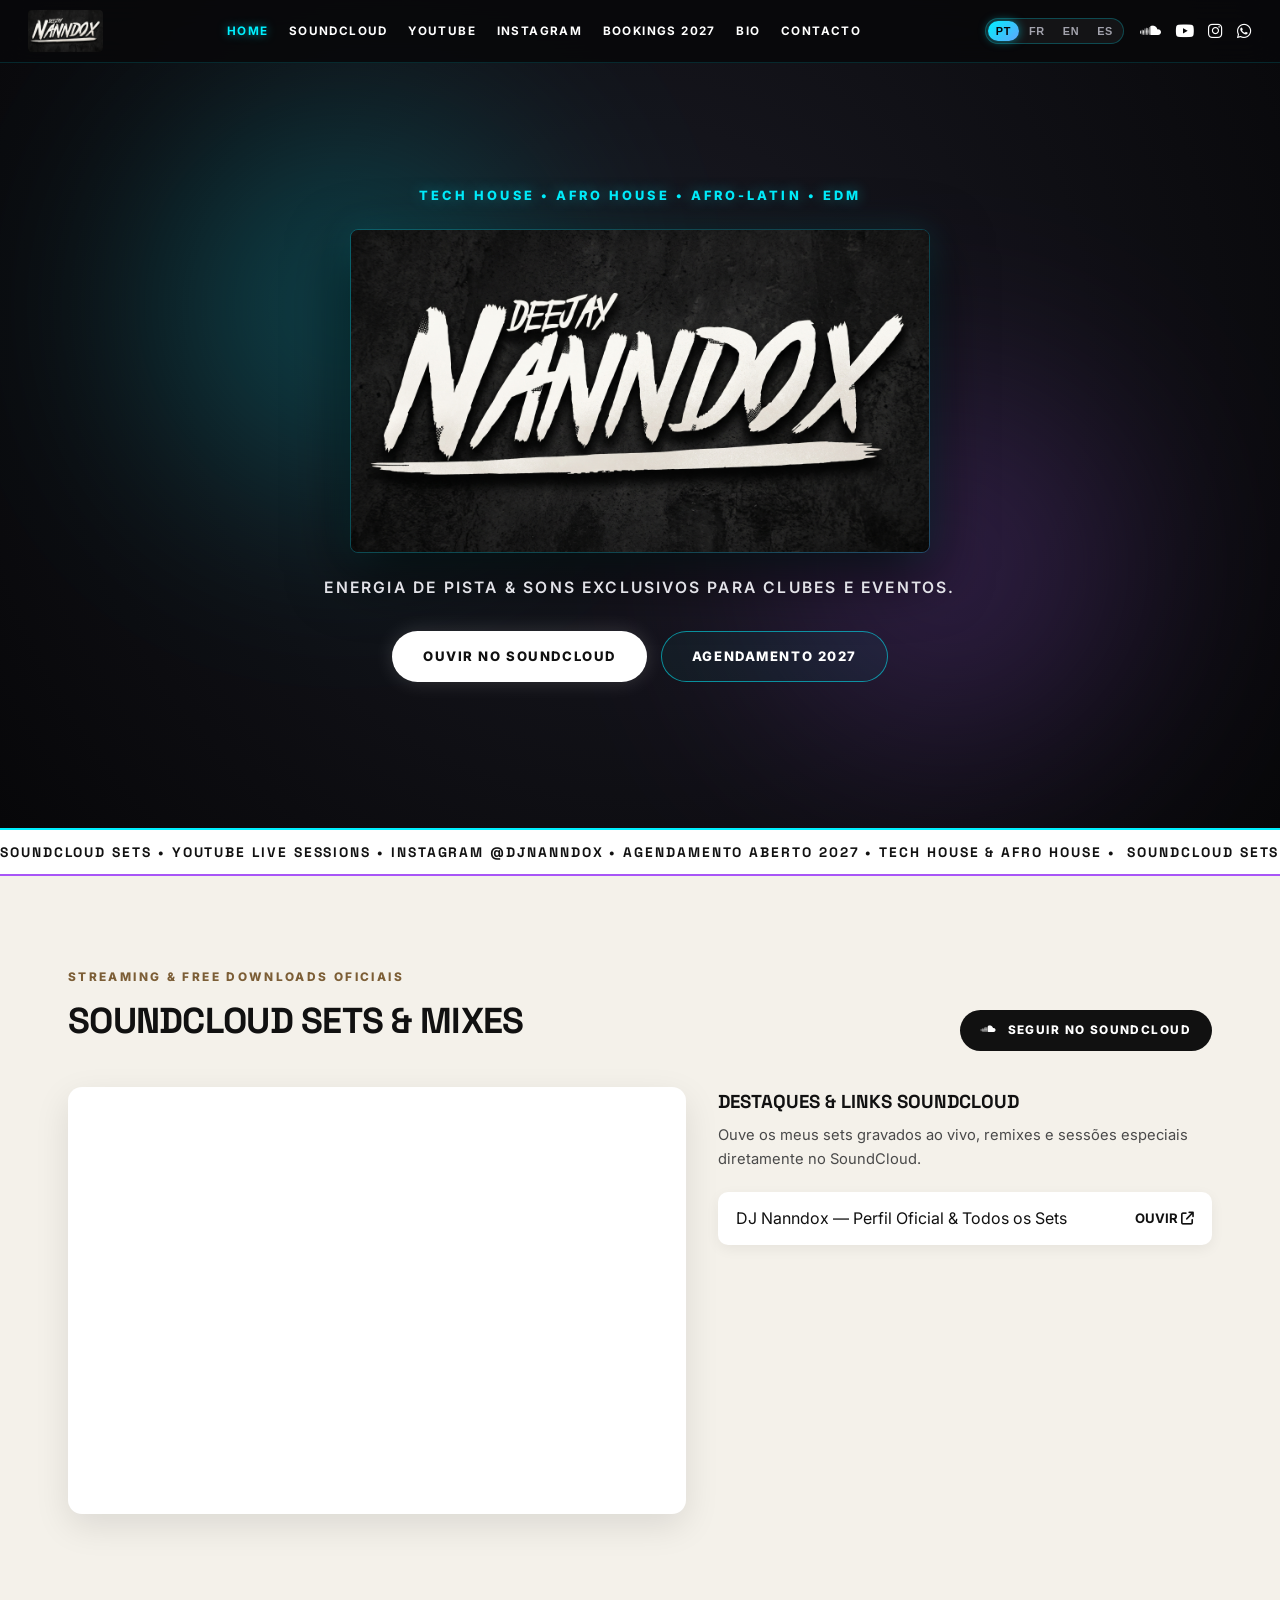
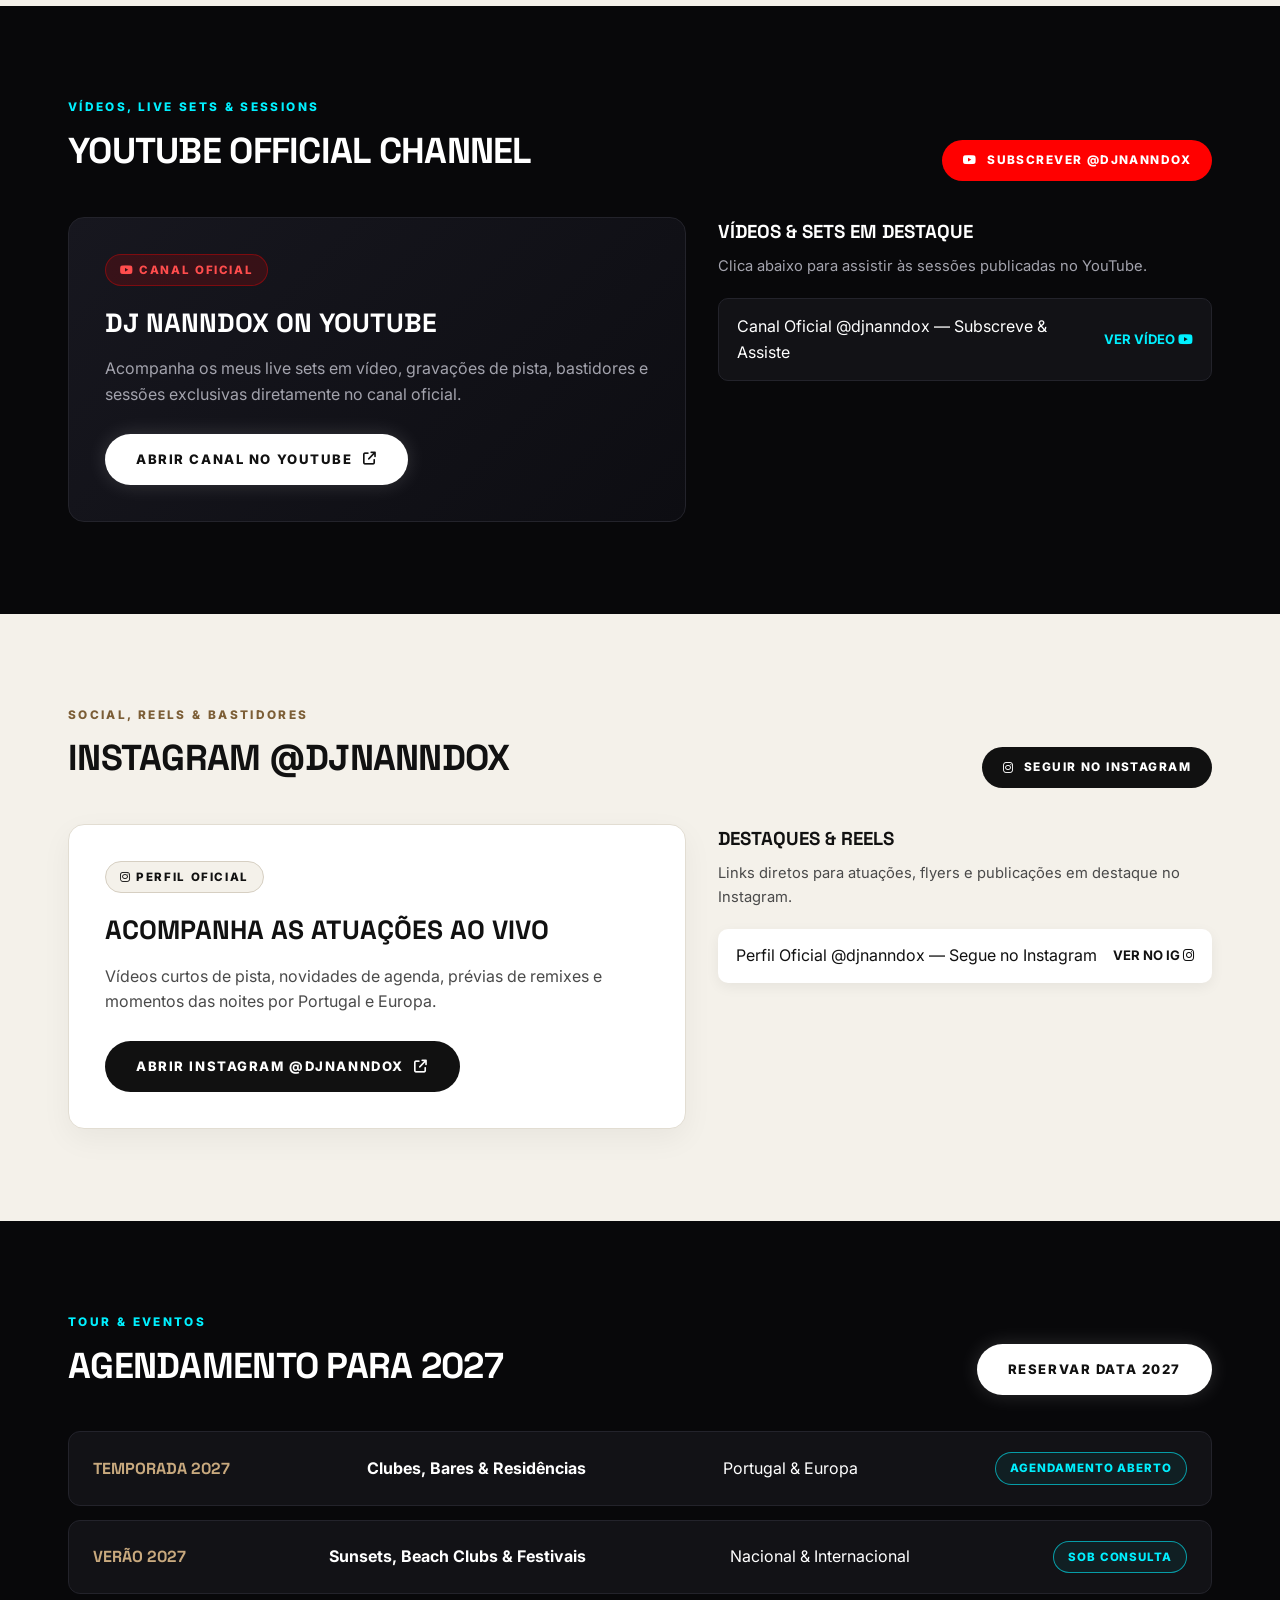
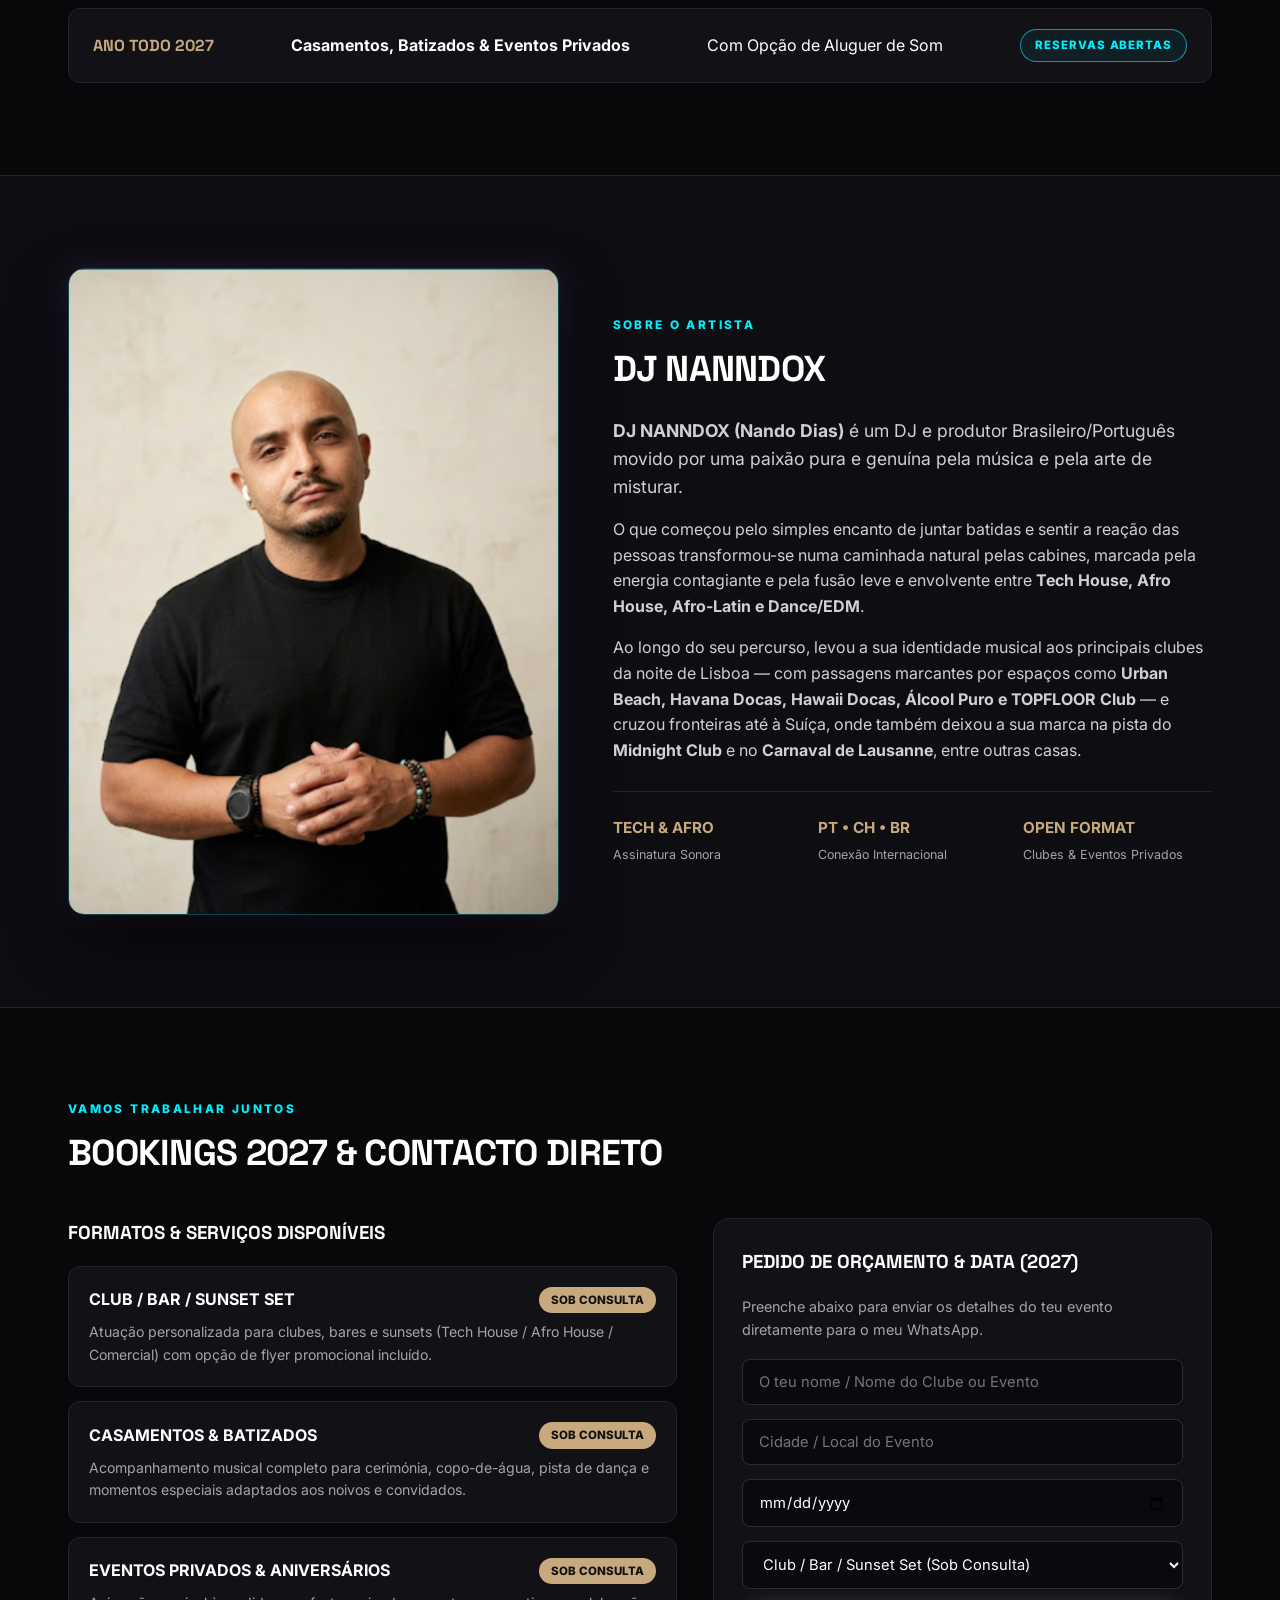
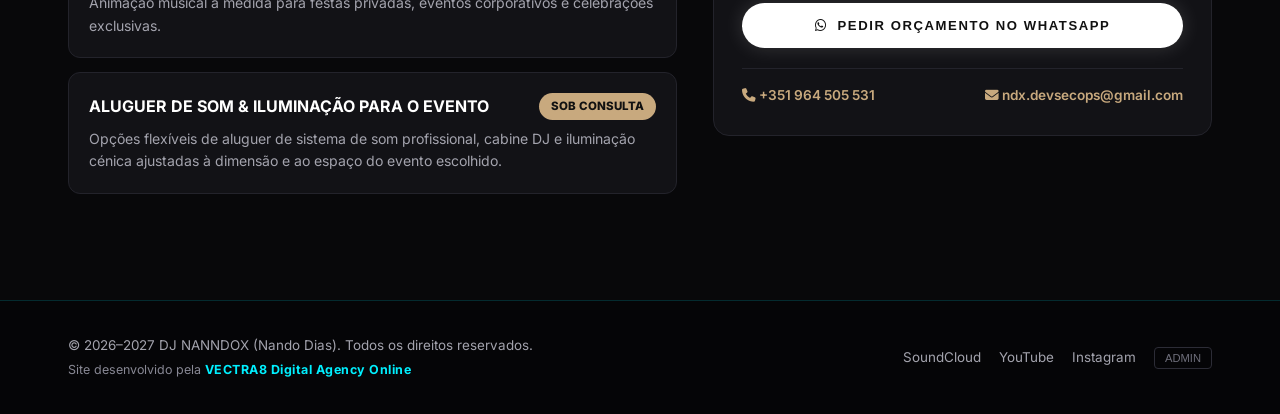
==== commit 4a528779: "feat: layout neon futurista, idiomas PT/FR/EN/ES e rodape VECTRA8" ====
--- a/index.html
+++ b/index.html
@@ -25,29 +25,48 @@
       </a>
 
       <nav class="nav-menu" id="navMenu">
-        <a href="#home" class="nav-link active">HOME</a>
+        <a href="#home" class="nav-link active" data-i18n="nav_home">HOME</a>
         <a href="#soundcloud" class="nav-link">SOUNDCLOUD</a>
         <a href="#youtube" class="nav-link">YOUTUBE</a>
         <a href="#instagram" class="nav-link">INSTAGRAM</a>
-        <a href="#shows" class="nav-link">BOOKINGS 2027</a>
+        <a href="#shows" class="nav-link" data-i18n="nav_bookings">BOOKINGS 2027</a>
         <a href="#bio" class="nav-link">BIO</a>
-        <a href="#contact" class="nav-link">CONTACT</a>
+        <a href="#contact" class="nav-link" data-i18n="nav_contact">CONTACTO</a>
+
+        <div class="lang-switcher mobile-langs" aria-label="Idioma">
+          <button class="lang-btn active" data-lang="pt">PT</button>
+          <button class="lang-btn" data-lang="fr">FR</button>
+          <button class="lang-btn" data-lang="en">EN</button>
+          <button class="lang-btn" data-lang="es">ES</button>
+        </div>
       </nav>
 
-      <div class="nav-socials">
-        <a href="https://soundcloud.com/nanndox" target="_blank" rel="noopener" title="SoundCloud"><i class="fa-brands fa-soundcloud"></i></a>
-        <a href="https://www.youtube.com/@djnanndox" target="_blank" rel="noopener" title="YouTube"><i class="fa-brands fa-youtube"></i></a>
-        <a href="https://instagram.com/djnanndox" target="_blank" rel="noopener" title="Instagram"><i class="fa-brands fa-instagram"></i></a>
-        <a href="https://wa.me/351964505531" target="_blank" rel="noopener" title="WhatsApp Booking"><i class="fa-brands fa-whatsapp"></i></a>
-        <button class="mobile-toggle" id="mobileToggle" aria-label="Abrir Menu">
-          <i class="fa-solid fa-bars"></i>
-        </button>
+      <div class="nav-right">
+        <div class="lang-switcher desktop-langs" aria-label="Idioma">
+          <button class="lang-btn active" data-lang="pt">PT</button>
+          <button class="lang-btn" data-lang="fr">FR</button>
+          <button class="lang-btn" data-lang="en">EN</button>
+          <button class="lang-btn" data-lang="es">ES</button>
+        </div>
+
+        <div class="nav-socials">
+          <a href="https://soundcloud.com/nanndox" target="_blank" rel="noopener" title="SoundCloud"><i class="fa-brands fa-soundcloud"></i></a>
+          <a href="https://www.youtube.com/@djnanndox" target="_blank" rel="noopener" title="YouTube"><i class="fa-brands fa-youtube"></i></a>
+          <a href="https://instagram.com/djnanndox" target="_blank" rel="noopener" title="Instagram"><i class="fa-brands fa-instagram"></i></a>
+          <a href="https://wa.me/351964505531" target="_blank" rel="noopener" title="WhatsApp Booking"><i class="fa-brands fa-whatsapp"></i></a>
+          <button class="mobile-toggle" id="mobileToggle" aria-label="Abrir Menu">
+            <i class="fa-solid fa-bars"></i>
+          </button>
+        </div>
       </div>
     </div>
   </header>
 
   <!-- HERO PRINCIPAL -->
   <section class="hero" id="home">
+    <div class="neon-orb orb-cyan"></div>
+    <div class="neon-orb orb-violet"></div>
+
     <div class="hero-content">
       <p class="hero-tag">TECH HOUSE • AFRO HOUSE • AFRO-LATIN • EDM</p>
 
@@ -60,10 +79,10 @@
         </div>
       </div>
 
-      <p class="hero-subtitle">EXPERIÊNCIA DE PISTA, ENERGIA PURA E PRODUÇÕES EXCLUSIVAS PARA CLUBES E EVENTOS.</p>
+      <p class="hero-subtitle" data-i18n="hero_sub">ENERGIA DE PISTA &amp; SONS EXCLUSIVOS PARA CLUBES E EVENTOS.</p>
       <div class="hero-actions">
-        <a href="#soundcloud" class="btn btn-primary">OUVIR NO SOUNDCLOUD</a>
-        <a href="#contact" class="btn btn-outline">AGENDAMENTO 2027</a>
+        <a href="#soundcloud" class="btn btn-primary" data-i18n="hero_btn_listen">OUVIR NO SOUNDCLOUD</a>
+        <a href="#contact" class="btn btn-outline" data-i18n="hero_btn_book">AGENDAMENTO 2027</a>
       </div>
     </div>
   </section>
@@ -71,8 +90,8 @@
   <!-- BARRA ANIMADA -->
   <div class="ticker-wrap">
     <div class="ticker">
-      <span>SOUNDCLOUD SETS • YOUTUBE LIVE SESSIONS • INSTAGRAM @DJNANNDOX • AGENDAMENTO ABERTO 2027 • TECH HOUSE &amp; AFRO HOUSE • </span>
-      <span>SOUNDCLOUD SETS • YOUTUBE LIVE SESSIONS • INSTAGRAM @DJNANNDOX • AGENDAMENTO ABERTO 2027 • TECH HOUSE &amp; AFRO HOUSE • </span>
+      <span data-i18n="ticker_text">SOUNDCLOUD SETS • YOUTUBE LIVE SESSIONS • INSTAGRAM @DJNANNDOX • AGENDAMENTO ABERTO 2027 • TECH HOUSE &amp; AFRO HOUSE • </span>
+      <span data-i18n="ticker_text">SOUNDCLOUD SETS • YOUTUBE LIVE SESSIONS • INSTAGRAM @DJNANNDOX • AGENDAMENTO ABERTO 2027 • TECH HOUSE &amp; AFRO HOUSE • </span>
     </div>
   </div>
 
@@ -81,11 +100,11 @@
     <div class="container">
       <div class="section-header">
         <div>
-          <span class="eyebrow">STREAMING &amp; FREE DOWNLOADS OFICIAIS</span>
+          <span class="eyebrow" data-i18n="sc_eyebrow">STREAMING &amp; FREE DOWNLOADS OFICIAIS</span>
           <h2>SOUNDCLOUD SETS &amp; MIXES</h2>
         </div>
         <a href="https://soundcloud.com/nanndox" target="_blank" rel="noopener" class="btn btn-sm btn-dark">
-          <i class="fa-brands fa-soundcloud"></i> SEGUIR NO SOUNDCLOUD
+          <i class="fa-brands fa-soundcloud"></i> <span data-i18n="sc_follow">SEGUIR NO SOUNDCLOUD</span>
         </a>
       </div>
 
@@ -102,8 +121,8 @@
         </div>
 
         <div class="sc-side-list">
-          <h3>DESTAQUES &amp; LINKS SOUNDCLOUD</h3>
-          <p class="sc-desc">Ouve os meus sets gravados ao vivo, remixes e sessões especiais diretamente no SoundCloud.</p>
+          <h3 data-i18n="sc_side_title">DESTAQUES &amp; LINKS SOUNDCLOUD</h3>
+          <p class="sc-desc" data-i18n="sc_side_desc">Ouve os meus sets gravados ao vivo, remixes e sessões especiais diretamente no SoundCloud.</p>
           <div id="scLinksContainer" class="sc-cards"></div>
         </div>
       </div>
@@ -115,27 +134,27 @@
     <div class="container">
       <div class="section-header">
         <div>
-          <span class="eyebrow">VÍDEOS, LIVE SETS &amp; SESSIONS</span>
+          <span class="eyebrow" data-i18n="yt_eyebrow">VÍDEOS, LIVE SETS &amp; SESSIONS</span>
           <h2>YOUTUBE OFFICIAL CHANNEL</h2>
         </div>
         <a href="https://www.youtube.com/@djnanndox" target="_blank" rel="noopener" class="btn btn-sm btn-youtube">
-          <i class="fa-brands fa-youtube"></i> SUBSCREVER @DJNANNDOX
+          <i class="fa-brands fa-youtube"></i> <span data-i18n="yt_sub">SUBSCREVER @DJNANNDOX</span>
         </a>
       </div>
 
       <div class="yt-layout">
-        <div class="yt-banner-card">
-          <div class="yt-badge"><i class="fa-brands fa-youtube"></i> CANAL OFICIAL</div>
+        <div class="yt-banner-card neon-card">
+          <div class="yt-badge"><i class="fa-brands fa-youtube"></i> <span data-i18n="yt_badge">CANAL OFICIAL</span></div>
           <h3>DJ NANNDOX ON YOUTUBE</h3>
-          <p>Acompanha os meus live sets em vídeo, gravações de pista, bastidores e sessões exclusivas diretamente no canal oficial.</p>
+          <p data-i18n="yt_card_desc">Acompanha os meus live sets em vídeo, gravações de pista, bastidores e sessões exclusivas diretamente no canal oficial.</p>
           <a href="https://www.youtube.com/@djnanndox" target="_blank" rel="noopener" class="btn btn-primary">
-            ABRIR CANAL NO YOUTUBE <i class="fa-solid fa-arrow-up-right-from-square"></i>
+            <span data-i18n="yt_open">ABRIR CANAL NO YOUTUBE</span> <i class="fa-solid fa-arrow-up-right-from-square"></i>
           </a>
         </div>
 
         <div class="yt-side-list">
-          <h3>VÍDEOS &amp; SETS EM DESTAQUE</h3>
-          <p class="yt-desc">Clica abaixo para assistir às sessões publicadas no YouTube.</p>
+          <h3 data-i18n="yt_side_title">VÍDEOS &amp; SETS EM DESTAQUE</h3>
+          <p class="yt-desc" data-i18n="yt_side_desc">Clica abaixo para assistir às sessões publicadas no YouTube.</p>
           <div id="ytLinksContainer" class="yt-cards"></div>
         </div>
       </div>
@@ -147,27 +166,27 @@
     <div class="container">
       <div class="section-header">
         <div>
-          <span class="eyebrow">SOCIAL, REELS &amp; BASTIDORES</span>
+          <span class="eyebrow" data-i18n="ig_eyebrow">SOCIAL, REELS &amp; BASTIDORES</span>
           <h2>INSTAGRAM @DJNANNDOX</h2>
         </div>
         <a href="https://instagram.com/djnanndox" target="_blank" rel="noopener" class="btn btn-sm btn-instagram">
-          <i class="fa-brands fa-instagram"></i> SEGUIR NO INSTAGRAM
+          <i class="fa-brands fa-instagram"></i> <span data-i18n="ig_follow">SEGUIR NO INSTAGRAM</span>
         </a>
       </div>
 
       <div class="yt-layout">
         <div class="ig-banner-card">
-          <div class="ig-badge"><i class="fa-brands fa-instagram"></i> PERFIL OFICIAL</div>
-          <h3>ACOMPANHA AS ATUAÇÕES AO VIVO</h3>
-          <p>Vídeos curtos de pista, novidades de agenda, prévias de remixes e momentos das noites por Portugal e Europa.</p>
+          <div class="ig-badge"><i class="fa-brands fa-instagram"></i> <span data-i18n="ig_badge">PERFIL OFICIAL</span></div>
+          <h3 data-i18n="ig_card_title">ACOMPANHA AS ATUAÇÕES AO VIVO</h3>
+          <p data-i18n="ig_card_desc">Vídeos curtos de pista, novidades de agenda, prévias de remixes e momentos das noites por Portugal e Europa.</p>
           <a href="https://instagram.com/djnanndox" target="_blank" rel="noopener" class="btn btn-dark">
-            ABRIR INSTAGRAM @DJNANNDOX <i class="fa-solid fa-arrow-up-right-from-square"></i>
+            <span data-i18n="ig_open">ABRIR INSTAGRAM @DJNANNDOX</span> <i class="fa-solid fa-arrow-up-right-from-square"></i>
           </a>
         </div>
 
         <div class="sc-side-list">
-          <h3>DESTAQUES &amp; REELS</h3>
-          <p class="sc-desc">Links diretos para atuações, flyers e publicações em destaque no Instagram.</p>
+          <h3 data-i18n="ig_side_title">DESTAQUES &amp; REELS</h3>
+          <p class="sc-desc" data-i18n="ig_side_desc">Links diretos para atuações, flyers e publicações em destaque no Instagram.</p>
           <div id="igLinksContainer" class="sc-cards"></div>
         </div>
       </div>
@@ -179,20 +198,20 @@
     <div class="container">
       <div class="section-header">
         <div>
-          <span class="eyebrow">TOUR &amp; EVENTOS</span>
-          <h2>AGENDAMENTO PARA 2027</h2>
-        </div>
-        <a href="#contact" class="btn btn-primary">RESERVAR DATA 2027</a>
+          <span class="eyebrow" data-i18n="shows_eyebrow">TOUR &amp; EVENTOS</span>
+          <h2 data-i18n="shows_title">AGENDAMENTO PARA 2027</h2>
+        </div>
+        <a href="#contact" class="btn btn-primary" data-i18n="shows_btn">RESERVAR DATA 2027</a>
       </div>
 
       <div class="shows-list" id="showsList"></div>
     </div>
   </section>
 
-  <!-- BIO & FOTO OFICIAL (SEM ETIQUETA BRASIL • PORTUGAL E SEM PARÁGRAFO FINAL) -->
+  <!-- BIO & FOTO OFICIAL -->
   <section class="section section-bio" id="bio">
     <div class="container bio-grid">
-      <div class="bio-photo-frame">
+      <div class="bio-photo-frame neon-photo-border">
         <img src="foto-nanndox.jpeg" alt="DJ Nanndox - Nando Dias" onerror="this.parentElement.classList.add('photo-missing');" />
         <div class="photo-placeholder">
           <i class="fa-solid fa-headphones"></i>
@@ -201,30 +220,30 @@
       </div>
 
       <div class="bio-content">
-        <span class="eyebrow">SOBRE O ARTISTA</span>
+        <span class="eyebrow" data-i18n="bio_eyebrow">SOBRE O ARTISTA</span>
         <h2>DJ NANNDOX</h2>
-        <p class="bio-lead">
+        <p class="bio-lead" data-i18n="bio_p1">
           <strong>DJ NANNDOX (Nando Dias)</strong> é um DJ e produtor Brasileiro/Português movido por uma paixão pura e genuína pela música e pela arte de misturar.
         </p>
-        <p>
+        <p data-i18n="bio_p2">
           O que começou pelo simples encanto de juntar batidas e sentir a reação das pessoas transformou-se numa caminhada natural pelas cabines, marcada pela energia contagiante e pela fusão leve e envolvente entre <strong>Tech House, Afro House, Afro-Latin e Dance/EDM</strong>.
         </p>
-        <p>
+        <p data-i18n="bio_p3">
           Ao longo do seu percurso, levou a sua identidade musical aos principais clubes da noite de Lisboa — com passagens marcantes por espaços como <strong>Urban Beach, Havana Docas, Hawaii Docas, Álcool Puro e TOPFLOOR Club</strong> — e cruzou fronteiras até à Suíça, onde também deixou a sua marca na pista do <strong>Midnight Club</strong> e no <strong>Carnaval de Lausanne</strong>, entre outras casas.
         </p>
 
         <div class="bio-stats">
           <div>
             <strong>TECH &amp; AFRO</strong>
-            <span>Assinatura Sonora</span>
+            <span data-i18n="stat_1">Assinatura Sonora</span>
           </div>
           <div>
             <strong>PT • CH • BR</strong>
-            <span>Conexão Internacional</span>
+            <span data-i18n="stat_2">Conexão Internacional</span>
           </div>
           <div>
             <strong>OPEN FORMAT</strong>
-            <span>Clubes &amp; Eventos Privados</span>
+            <span data-i18n="stat_3">Clubes &amp; Eventos Privados</span>
           </div>
         </div>
       </div>
@@ -236,64 +255,64 @@
     <div class="container">
       <div class="section-header">
         <div>
-          <span class="eyebrow">VAMOS TRABALHAR JUNTOS</span>
-          <h2>BOOKINGS 2027 &amp; CONTACTO DIRETO</h2>
+          <span class="eyebrow" data-i18n="book_eyebrow">VAMOS TRABALHAR JUNTOS</span>
+          <h2 data-i18n="book_title">BOOKINGS 2027 &amp; CONTACTO DIRETO</h2>
         </div>
       </div>
 
       <div class="booking-grid">
         <div class="booking-packs">
-          <h3>FORMATOS &amp; SERVIÇOS DISPONÍVEIS</h3>
-
-          <div class="pack-card">
+          <h3 data-i18n="packs_heading">FORMATOS &amp; SERVIÇOS DISPONÍVEIS</h3>
+
+          <div class="pack-card neon-card">
             <div class="pack-top">
-              <strong>CLUB / BAR / SUNSET SET</strong>
-              <span class="pack-price">SOB CONSULTA</span>
+              <strong data-i18n="p1_title">CLUB / BAR / SUNSET SET</strong>
+              <span class="pack-price" data-i18n="on_request">SOB CONSULTA</span>
             </div>
-            <p>Atuação personalizada para clubes, bares e sunsets (Tech House / Afro House / Comercial) com opção de flyer promocional incluído.</p>
-          </div>
-
-          <div class="pack-card">
+            <p data-i18n="p1_desc">Atuação personalizada para clubes, bares e sunsets (Tech House / Afro House / Comercial) com opção de flyer promocional incluído.</p>
+          </div>
+
+          <div class="pack-card neon-card">
             <div class="pack-top">
-              <strong>CASAMENTOS &amp; BATIZADOS</strong>
-              <span class="pack-price">SOB CONSULTA</span>
+              <strong data-i18n="p2_title">CASAMENTOS &amp; BATIZADOS</strong>
+              <span class="pack-price" data-i18n="on_request">SOB CONSULTA</span>
             </div>
-            <p>Acompanhamento musical completo para cerimónia, copo-de-água, pista de dança e momentos especiais adaptados aos noivos e convidados.</p>
-          </div>
-
-          <div class="pack-card">
+            <p data-i18n="p2_desc">Acompanhamento musical completo para cerimónia, copo-de-água, pista de dança e momentos especiais adaptados aos noivos e convidados.</p>
+          </div>
+
+          <div class="pack-card neon-card">
             <div class="pack-top">
-              <strong>EVENTOS PRIVADOS &amp; ANIVERSÁRIOS</strong>
-              <span class="pack-price">SOB CONSULTA</span>
+              <strong data-i18n="p3_title">EVENTOS PRIVADOS &amp; ANIVERSÁRIOS</strong>
+              <span class="pack-price" data-i18n="on_request">SOB CONSULTA</span>
             </div>
-            <p>Animação musical à medida para festas privadas, eventos corporativos e celebrações exclusivas.</p>
-          </div>
-
-          <div class="pack-card">
+            <p data-i18n="p3_desc">Animação musical à medida para festas privadas, eventos corporativos e celebrações exclusivas.</p>
+          </div>
+
+          <div class="pack-card neon-card">
             <div class="pack-top">
-              <strong>ALUGUER DE SOM &amp; ILUMINAÇÃO PARA O EVENTO</strong>
-              <span class="pack-price">SOB CONSULTA</span>
+              <strong data-i18n="p4_title">ALUGUER DE SOM &amp; ILUMINAÇÃO PARA O EVENTO</strong>
+              <span class="pack-price" data-i18n="on_request">SOB CONSULTA</span>
             </div>
-            <p>Opções flexíveis de aluguer de sistema de som profissional, cabine DJ e iluminação cénica ajustadas à dimensão e ao espaço do evento escolhido.</p>
-          </div>
-        </div>
-
-        <div class="booking-form-box">
-          <h3>PEDIDO DE ORÇAMENTO &amp; DATA (2027)</h3>
-          <p>Preenche abaixo para enviar os detalhes do teu evento diretamente para o meu WhatsApp.</p>
+            <p data-i18n="p4_desc">Opções flexíveis de aluguer de sistema de som profissional, cabine DJ e iluminação cénica ajustadas à dimensão e ao espaço do evento escolhido.</p>
+          </div>
+        </div>
+
+        <div class="booking-form-box neon-card">
+          <h3 data-i18n="form_heading">PEDIDO DE ORÇAMENTO &amp; DATA (2027)</h3>
+          <p data-i18n="form_sub">Preenche abaixo para enviar os detalhes do teu evento diretamente para o meu WhatsApp.</p>
           <form id="bookingForm">
-            <input type="text" id="clientName" placeholder="O teu nome / Nome do Clube ou Evento" required />
-            <input type="text" id="eventLocation" placeholder="Cidade / Local do Evento" required />
+            <input type="text" id="clientName" data-i18n-placeholder="ph_name" placeholder="O teu nome / Nome do Clube ou Evento" required />
+            <input type="text" id="eventLocation" data-i18n-placeholder="ph_loc" placeholder="Cidade / Local do Evento" required />
             <input type="date" id="eventDate" required />
             <select id="eventPack">
-              <option value="Club / Bar / Sunset Set (Sob Consulta)">Club / Bar / Sunset Set (Sob Consulta)</option>
-              <option value="Casamento / Batizado (Sob Consulta)">Casamento / Batizado (Sob Consulta)</option>
-              <option value="Evento Privado / Aniversário (Sob Consulta)">Evento Privado / Aniversário (Sob Consulta)</option>
-              <option value="DJ + Aluguer de Som e Iluminação (Sob Consulta)">DJ + Aluguer de Som e Iluminação (Sob Consulta)</option>
-              <option value="Apenas Aluguer de Som para Evento (Sob Consulta)">Apenas Aluguer de Som para Evento (Sob Consulta)</option>
+              <option value="Club / Bar / Sunset Set" data-i18n="opt_1">Club / Bar / Sunset Set (Sob Consulta)</option>
+              <option value="Casamento / Batizado" data-i18n="opt_2">Casamento / Batizado (Sob Consulta)</option>
+              <option value="Evento Privado / Aniversário" data-i18n="opt_3">Evento Privado / Aniversário (Sob Consulta)</option>
+              <option value="DJ + Aluguer de Som e Iluminação" data-i18n="opt_4">DJ + Aluguer de Som e Iluminação (Sob Consulta)</option>
+              <option value="Apenas Aluguer de Som para Evento" data-i18n="opt_5">Apenas Aluguer de Som para Evento (Sob Consulta)</option>
             </select>
             <button type="submit" class="btn btn-primary btn-full">
-              <i class="fa-brands fa-whatsapp"></i> PEDIR ORÇAMENTO NO WHATSAPP
+              <i class="fa-brands fa-whatsapp"></i> <span data-i18n="form_btn">PEDIR ORÇAMENTO NO WHATSAPP</span>
             </button>
           </form>
 
@@ -309,7 +328,14 @@
   <!-- RODAPÉ -->
   <footer class="footer">
     <div class="container footer-content">
-      <p>© 2026–2027 DJ NANNDOX (Nando Dias). Todos os direitos reservados.</p>
+      <div class="footer-copy">
+        <p>© 2026–2027 DJ NANNDOX (Nando Dias). <span data-i18n="footer_rights">Todos os direitos reservados.</span></p>
+        <p class="agency-credit">
+          <span data-i18n="footer_dev">Site desenvolvido pela</span>
+          <a href="https://vectra8.tech" target="_blank" rel="noopener" class="vectra-badge">VECTRA8 Digital Agency Online</a>
+        </p>
+      </div>
+
       <div class="footer-links">
         <a href="https://soundcloud.com/nanndox" target="_blank" rel="noopener">SoundCloud</a>
         <a href="https://www.youtube.com/@djnanndox" target="_blank" rel="noopener">YouTube</a>
--- a/style.css
+++ b/style.css
@@ -1,12 +1,14 @@
 :root {
-  --bg-black: #0a0a0a;
-  --bg-card: #141414;
+  --bg-black: #08080a;
+  --bg-card: #121216;
   --bg-light: #f4f1ea;
   --text-white: #ffffff;
-  --text-muted: #a3a3a3;
+  --text-muted: #a3a3ad;
   --text-dark: #111111;
   --accent-gold: #c8a97e;
-  --border-dark: #262626;
+  --neon-cyan: #00f0ff;
+  --neon-violet: #a855f7;
+  --border-dark: #23232b;
 }
 
 * {
@@ -17,6 +19,7 @@
 
 html {
   scroll-behavior: smooth;
+  font-size: 16px;
 }
 
 body {
@@ -28,9 +31,10 @@
 }
 
 .container {
+  width: 100%;
   max-width: 1200px;
   margin: 0 auto;
-  padding: 0 24px;
+  padding: 0 clamp(16px, 4vw, 28px);
 }
 
 /* NAVBAR */
@@ -39,28 +43,31 @@
   top: 0;
   width: 100%;
   z-index: 1000;
-  background: rgba(10, 10, 10, 0.94);
-  backdrop-filter: blur(10px);
-  border-bottom: 1px solid var(--border-dark);
+  background: rgba(8, 8, 10, 0.9);
+  backdrop-filter: blur(14px);
+  -webkit-backdrop-filter: blur(14px);
+  border-bottom: 1px solid rgba(0, 240, 255, 0.14);
 }
 
 .nav-container {
-  max-width: 1380px;
+  max-width: 1420px;
   margin: 0 auto;
-  padding: 12px 24px;
+  padding: 10px clamp(16px, 3vw, 28px);
   display: flex;
   align-items: center;
   justify-content: space-between;
+  gap: 12px;
 }
 
 .brand-logo {
   text-decoration: none;
   display: flex;
   align-items: center;
+  flex-shrink: 0;
 }
 
 .brand-logo img {
-  height: 44px;
+  height: 42px;
   width: auto;
   object-fit: contain;
   border-radius: 4px;
@@ -90,37 +97,85 @@
 
 .nav-menu {
   display: flex;
-  gap: 20px;
+  align-items: center;
+  gap: clamp(12px, 1.6vw, 22px);
 }
 
 .nav-link {
   color: var(--text-white);
   text-decoration: none;
-  font-size: 0.75rem;
+  font-size: 0.73rem;
   font-weight: 700;
   letter-spacing: 0.12em;
-  transition: color 0.2s;
+  transition: color 0.2s, text-shadow 0.2s;
+  white-space: nowrap;
 }
 
 .nav-link:hover,
 .nav-link.active {
-  color: var(--accent-gold);
+  color: var(--neon-cyan);
+  text-shadow: 0 0 10px rgba(0, 240, 255, 0.55);
+}
+
+.nav-right {
+  display: flex;
+  align-items: center;
+  gap: 16px;
+}
+
+/* LANGUAGE SWITCHER */
+.lang-switcher {
+  display: inline-flex;
+  align-items: center;
+  background: rgba(255, 255, 255, 0.05);
+  border: 1px solid rgba(0, 240, 255, 0.25);
+  border-radius: 999px;
+  padding: 2px;
+  gap: 2px;
+}
+
+.lang-btn {
+  background: transparent;
+  border: none;
+  color: var(--text-muted);
+  font-size: 0.68rem;
+  font-weight: 800;
+  letter-spacing: 0.06em;
+  padding: 4px 8px;
+  border-radius: 999px;
+  cursor: pointer;
+  transition: all 0.2s ease;
+}
+
+.lang-btn:hover {
+  color: var(--text-white);
+}
+
+.lang-btn.active {
+  background: linear-gradient(135deg, var(--neon-cyan), #60a5fa);
+  color: #050507;
+  box-shadow: 0 0 10px rgba(0, 240, 255, 0.5);
+}
+
+.mobile-langs {
+  display: none;
 }
 
 .nav-socials {
   display: flex;
   align-items: center;
-  gap: 15px;
+  gap: 14px;
 }
 
 .nav-socials a {
   color: var(--text-white);
-  font-size: 1.1rem;
-  transition: transform 0.2s, color 0.2s;
+  font-size: 1.05rem;
+  transition: transform 0.2s, color 0.2s, text-shadow 0.2s;
 }
 
 .nav-socials a:hover {
-  color: var(--accent-gold);
+  color: var(--neon-cyan);
+  text-shadow: 0 0 12px rgba(0, 240, 255, 0.7);
   transform: translateY(-2px);
 }
 
@@ -133,7 +188,7 @@
   cursor: pointer;
 }
 
-/* HERO */
+/* HERO SECTION + NEON AURA */
 .hero {
   position: relative;
   min-height: 92vh;
@@ -141,38 +196,73 @@
   align-items: center;
   justify-content: center;
   text-align: center;
-  padding: 120px 20px 80px;
-  background: radial-gradient(circle at center, #1d1d1d 0%, #070707 100%);
+  padding: 115px 20px 75px;
+  background: radial-gradient(circle at 50% 42%, #191922 0%, #070709 100%);
+  overflow: hidden;
+}
+
+.neon-orb {
+  position: absolute;
+  border-radius: 50%;
+  filter: blur(110px);
+  opacity: 0.22;
+  pointer-events: none;
+  z-index: 1;
+}
+
+.orb-cyan {
+  width: 380px;
+  height: 380px;
+  background: var(--neon-cyan);
+  top: 14%;
+  left: 12%;
+  animation: floatOrb 9s ease-in-out infinite alternate;
+}
+
+.orb-violet {
+  width: 360px;
+  height: 360px;
+  background: var(--neon-violet);
+  bottom: 10%;
+  right: 12%;
+  animation: floatOrb 11s ease-in-out infinite alternate-reverse;
+}
+
+@keyframes floatOrb {
+  0% { transform: translate(0, 0) scale(1); }
+  100% { transform: translate(25px, -20px) scale(1.08); }
 }
 
 .hero-content {
   position: relative;
   z-index: 2;
-  max-width: 860px;
+  max-width: 840px;
   width: 100%;
 }
 
 .hero-tag {
-  font-size: 0.8rem;
-  font-weight: 700;
-  letter-spacing: 0.25em;
-  color: var(--accent-gold);
-  margin-bottom: 24px;
+  font-size: clamp(0.68rem, 1.5vw, 0.8rem);
+  font-weight: 800;
+  letter-spacing: 0.24em;
+  color: var(--neon-cyan);
+  text-shadow: 0 0 14px rgba(0, 240, 255, 0.45);
+  margin-bottom: 22px;
 }
 
 .hero-logo-box {
-  margin: 0 auto 28px;
+  margin: 0 auto 22px;
   display: flex;
   justify-content: center;
 }
 
 .hero-main-logo {
   width: 100%;
-  max-width: 620px;
+  max-width: min(580px, 88vw);
   height: auto;
   display: block;
-  border-radius: 6px;
-  box-shadow: 0 20px 60px rgba(0, 0, 0, 0.7);
+  border-radius: 8px;
+  border: 1px solid rgba(0, 240, 255, 0.22);
+  box-shadow: 0 20px 60px rgba(0, 0, 0, 0.75), 0 0 32px rgba(0, 240, 255, 0.14);
 }
 
 .vector-logo-hero {
@@ -195,34 +285,36 @@
 
 .vector-logo-hero .v-main {
   font-family: 'Permanent Marker', cursive;
-  font-size: clamp(3.6rem, 10vw, 6.8rem);
+  font-size: clamp(3.4rem, 10vw, 6.6rem);
   color: #f4f1ea;
   line-height: 0.95;
   letter-spacing: 0.02em;
-  text-shadow: 0 12px 35px rgba(0, 0, 0, 0.8);
+  text-shadow: 0 12px 35px rgba(0, 0, 0, 0.85), 0 0 24px rgba(0, 240, 255, 0.25);
 }
 
 .vector-logo-hero .v-brush {
   display: block;
   width: 92%;
   height: 10px;
-  background: #f4f1ea;
+  background: linear-gradient(90deg, #f4f1ea, var(--neon-cyan));
   border-radius: 999px;
   margin-top: 12px;
   transform: rotate(1deg);
+  box-shadow: 0 0 15px rgba(0, 240, 255, 0.5);
 }
 
 .hero-subtitle {
-  font-size: 1rem;
+  font-size: clamp(0.84rem, 1.7vw, 0.98rem);
   font-weight: 600;
-  letter-spacing: 0.12em;
-  color: #d4d4d4;
-  margin-bottom: 36px;
+  letter-spacing: 0.14em;
+  color: #e2e2e8;
+  max-width: 640px;
+  margin: 0 auto 30px;
 }
 
 .hero-actions {
   display: flex;
-  gap: 16px;
+  gap: 14px;
   justify-content: center;
   flex-wrap: wrap;
 }
@@ -233,42 +325,51 @@
   align-items: center;
   justify-content: center;
   gap: 10px;
-  padding: 15px 34px;
+  padding: 14px 30px;
   border-radius: 999px;
-  font-size: 0.85rem;
+  font-size: 0.82rem;
   font-weight: 800;
   letter-spacing: 0.12em;
   text-decoration: none;
   cursor: pointer;
   transition: all 0.25s ease;
-  border: 2px solid transparent;
+  border: 1.5px solid transparent;
 }
 
 .btn-primary {
   background-color: var(--text-white);
   color: var(--text-dark);
+  box-shadow: 0 0 20px rgba(255, 255, 255, 0.15);
 }
 
 .btn-primary:hover {
-  background-color: var(--accent-gold);
-  color: var(--text-dark);
+  background-color: var(--neon-cyan);
+  color: #050507;
+  box-shadow: 0 0 24px rgba(0, 240, 255, 0.65);
   transform: translateY(-2px);
 }
 
 .btn-outline {
-  background: transparent;
-  border-color: var(--text-white);
+  background: rgba(0, 240, 255, 0.04);
+  border-color: rgba(0, 240, 255, 0.55);
   color: var(--text-white);
 }
 
 .btn-outline:hover {
-  background: var(--text-white);
-  color: var(--text-dark);
+  background: var(--neon-cyan);
+  border-color: var(--neon-cyan);
+  color: #050507;
+  box-shadow: 0 0 22px rgba(0, 240, 255, 0.55);
 }
 
 .btn-dark {
   background: var(--text-dark);
   color: var(--text-white);
+}
+
+.btn-dark:hover {
+  background: #222229;
+  box-shadow: 0 0 16px rgba(0, 240, 255, 0.3);
 }
 
 .btn-youtube {
@@ -278,6 +379,7 @@
 
 .btn-youtube:hover {
   background: #cc0000;
+  box-shadow: 0 0 18px rgba(255, 0, 0, 0.5);
 }
 
 .btn-instagram {
@@ -286,12 +388,12 @@
 }
 
 .btn-instagram:hover {
-  background: #333333;
+  background: #2b2b33;
 }
 
 .btn-sm {
   padding: 10px 20px;
-  font-size: 0.75rem;
+  font-size: 0.74rem;
 }
 
 .btn-full {
@@ -304,21 +406,22 @@
   overflow: hidden;
   background-color: var(--text-white);
   color: var(--text-dark);
-  padding: 12px 0;
-  border-top: 1px solid #000;
-  border-bottom: 1px solid #000;
+  padding: 11px 0;
+  border-top: 2px solid var(--neon-cyan);
+  border-bottom: 2px solid var(--neon-violet);
+  box-shadow: 0 0 20px rgba(0, 240, 255, 0.25);
 }
 
 .ticker {
   display: flex;
   white-space: nowrap;
-  animation: marquee 24s linear infinite;
+  animation: marquee 26s linear infinite;
 }
 
 .ticker span {
   font-family: 'Space Grotesk', sans-serif;
   font-weight: 700;
-  font-size: 0.9rem;
+  font-size: 0.86rem;
   letter-spacing: 0.14em;
   padding-right: 12px;
 }
@@ -330,7 +433,7 @@
 
 /* SECTIONS */
 .section {
-  padding: 86px 0;
+  padding: clamp(64px, 8vw, 92px) 0;
 }
 
 .section-dark {
@@ -353,10 +456,10 @@
 
 .eyebrow {
   display: block;
-  font-size: 0.75rem;
+  font-size: 0.74rem;
   font-weight: 800;
   letter-spacing: 0.2em;
-  color: var(--accent-gold);
+  color: var(--neon-cyan);
   margin-bottom: 6px;
 }
 
@@ -366,9 +469,19 @@
 
 h2 {
   font-family: 'Space Grotesk', sans-serif;
-  font-size: 2.2rem;
+  font-size: clamp(1.7rem, 3.6vw, 2.25rem);
   font-weight: 700;
   letter-spacing: -0.02em;
+}
+
+/* NEON HOVER CARDS */
+.neon-card {
+  transition: border-color 0.25s ease, box-shadow 0.25s ease, transform 0.25s ease;
+}
+
+.neon-card:hover {
+  border-color: rgba(0, 240, 255, 0.5);
+  box-shadow: 0 10px 30px rgba(0, 0, 0, 0.45), 0 0 18px rgba(0, 240, 255, 0.14);
 }
 
 /* SOUNDCLOUD, YOUTUBE & INSTAGRAM */
@@ -432,10 +545,10 @@
 }
 
 .yt-banner-card {
-  background: linear-gradient(135deg, #1b1b1b 0%, #0f0f0f 100%);
+  background: linear-gradient(135deg, #17171f 0%, #0d0d12 100%);
   border: 1px solid var(--border-dark);
   border-radius: 16px;
-  padding: 36px;
+  padding: clamp(24px, 4vw, 36px);
   height: 100%;
   display: flex;
   flex-direction: column;
@@ -447,7 +560,7 @@
   background: #ffffff;
   border: 1px solid #e2ddd2;
   border-radius: 16px;
-  padding: 36px;
+  padding: clamp(24px, 4vw, 36px);
   height: 100%;
   display: flex;
   flex-direction: column;
@@ -483,7 +596,7 @@
 .yt-banner-card h3,
 .ig-banner-card h3 {
   font-family: 'Space Grotesk', sans-serif;
-  font-size: 1.65rem;
+  font-size: clamp(1.35rem, 2.5vw, 1.65rem);
   margin-bottom: 12px;
 }
 
@@ -510,7 +623,7 @@
 
 .yt-item a {
   text-decoration: none;
-  color: var(--accent-gold);
+  color: var(--neon-cyan);
   font-weight: 700;
   font-size: 0.82rem;
   white-space: nowrap;
@@ -527,13 +640,18 @@
   background: var(--bg-card);
   color: var(--text-white);
   border: 1px solid var(--border-dark);
-  padding: 20px 26px;
+  padding: 20px 24px;
   border-radius: 12px;
   display: flex;
   align-items: center;
   justify-content: space-between;
-  gap: 16px;
+  gap: 14px;
   flex-wrap: wrap;
+  transition: border-color 0.25s ease;
+}
+
+.show-item:hover {
+  border-color: rgba(0, 240, 255, 0.45);
 }
 
 .show-date {
@@ -548,14 +666,15 @@
   font-weight: 800;
   padding: 6px 14px;
   border-radius: 999px;
-  border: 1px solid var(--accent-gold);
-  color: var(--accent-gold);
+  border: 1px solid rgba(0, 240, 255, 0.6);
+  color: var(--neon-cyan);
+  background: rgba(0, 240, 255, 0.06);
   letter-spacing: 0.08em;
 }
 
 /* BIO */
 .section-bio {
-  background-color: #111111;
+  background-color: #0e0e12;
   border-top: 1px solid var(--border-dark);
   border-bottom: 1px solid var(--border-dark);
 }
@@ -563,15 +682,16 @@
 .bio-grid {
   display: grid;
   grid-template-columns: 0.9fr 1.1fr;
-  gap: 54px;
-  align-items: center;
-}
-
-.bio-photo-frame img {
+  gap: clamp(32px, 5vw, 54px);
+  align-items: center;
+}
+
+.neon-photo-border img {
   width: 100%;
   border-radius: 16px;
   display: block;
-  box-shadow: 0 24px 60px rgba(0, 0, 0, 0.65);
+  border: 1px solid rgba(0, 240, 255, 0.25);
+  box-shadow: 0 24px 60px rgba(0, 0, 0, 0.65), 0 0 28px rgba(168, 85, 247, 0.16);
 }
 
 .photo-placeholder {
@@ -588,11 +708,11 @@
   align-items: center;
   justify-content: center;
   gap: 14px;
-  height: 440px;
-  background: #181818;
-  border: 1px dashed #3a3a3a;
+  height: 420px;
+  background: #16161c;
+  border: 1px dashed rgba(0, 240, 255, 0.4);
   border-radius: 16px;
-  color: var(--accent-gold);
+  color: var(--neon-cyan);
   font-family: 'Space Grotesk', sans-serif;
   font-weight: 700;
   letter-spacing: 0.14em;
@@ -607,13 +727,13 @@
 }
 
 .bio-lead {
-  font-size: 1.12rem;
+  font-size: 1.1rem;
   color: var(--text-white);
   margin-bottom: 16px;
 }
 
 .bio-content p {
-  color: #cfcfcf;
+  color: #cfcfd6;
   margin-bottom: 16px;
 }
 
@@ -665,13 +785,14 @@
   align-items: center;
   gap: 12px;
   margin-bottom: 8px;
+  flex-wrap: wrap;
 }
 
 .pack-price {
   background: var(--accent-gold);
   color: var(--text-dark);
   font-weight: 800;
-  font-size: 0.74rem;
+  font-size: 0.72rem;
   padding: 4px 12px;
   border-radius: 999px;
   white-space: nowrap;
@@ -685,7 +806,7 @@
 .booking-form-box {
   background: var(--bg-card);
   border: 1px solid var(--border-dark);
-  padding: 28px;
+  padding: clamp(20px, 3.5vw, 28px);
   border-radius: 16px;
 }
 
@@ -699,12 +820,19 @@
   width: 100%;
   padding: 13px 16px;
   margin-bottom: 14px;
-  background: #0d0d0d;
-  border: 1px solid #2e2e2e;
+  background: #0a0a0e;
+  border: 1px solid #2b2b36;
   border-radius: 8px;
   color: var(--text-white);
   font-family: inherit;
   font-size: 0.92rem;
+  transition: border-color 0.2s, box-shadow 0.2s;
+}
+
+input:focus, select:focus {
+  outline: none;
+  border-color: var(--neon-cyan);
+  box-shadow: 0 0 12px rgba(0, 240, 255, 0.22);
 }
 
 .direct-contacts {
@@ -724,12 +852,12 @@
   font-weight: 600;
 }
 
-/* FOOTER */
+/* FOOTER + VECTRA8 CREDIT */
 .footer {
-  padding: 32px 0;
-  border-top: 1px solid var(--border-dark);
-  background: #060606;
-  font-size: 0.85rem;
+  padding: 34px 0;
+  border-top: 1px solid rgba(0, 240, 255, 0.16);
+  background: #050507;
+  font-size: 0.84rem;
   color: var(--text-muted);
 }
 
@@ -738,24 +866,53 @@
   justify-content: space-between;
   align-items: center;
   flex-wrap: wrap;
-  gap: 16px;
+  gap: 18px;
+}
+
+.footer-copy {
+  display: flex;
+  flex-direction: column;
+  gap: 4px;
+}
+
+.agency-credit {
+  font-size: 0.78rem;
+  color: #888894;
+}
+
+.vectra-badge {
+  color: var(--neon-cyan);
+  text-decoration: none;
+  font-weight: 700;
+  letter-spacing: 0.04em;
+  transition: text-shadow 0.2s;
+}
+
+.vectra-badge:hover {
+  text-shadow: 0 0 12px rgba(0, 240, 255, 0.8);
 }
 
 .footer-links {
   display: flex;
-  gap: 20px;
-  align-items: center;
+  gap: 18px;
+  align-items: center;
+  flex-wrap: wrap;
 }
 
 .footer-links a {
   color: var(--text-muted);
   text-decoration: none;
+  transition: color 0.2s;
+}
+
+.footer-links a:hover {
+  color: var(--neon-cyan);
 }
 
 .admin-trigger {
   background: transparent;
-  border: 1px solid #2c2c2c;
-  color: #666;
+  border: 1px solid #2c2c36;
+  color: #6e6e7a;
   padding: 4px 10px;
   border-radius: 4px;
   font-size: 0.7rem;
@@ -763,20 +920,20 @@
 }
 
 .admin-trigger:hover {
-  color: var(--text-white);
-  border-color: var(--text-white);
+  color: var(--neon-cyan);
+  border-color: var(--neon-cyan);
 }
 
 /* MODAL ADMIN */
 .modal-backdrop {
   position: fixed;
   inset: 0;
-  background: rgba(0, 0, 0, 0.85);
+  background: rgba(0, 0, 0, 0.88);
   display: none;
   align-items: center;
   justify-content: center;
   z-index: 2000;
-  padding: 20px;
+  padding: 16px;
 }
 
 .modal-backdrop.open {
@@ -784,12 +941,12 @@
 }
 
 .modal-box {
-  background: #161616;
-  border: 1px solid #333;
+  background: #14141a;
+  border: 1px solid rgba(0, 240, 255, 0.3);
   border-radius: 16px;
   width: 100%;
-  max-width: 580px;
-  padding: 28px;
+  max-width: 560px;
+  padding: 26px;
   max-height: 90vh;
   overflow-y: auto;
 }
@@ -827,7 +984,7 @@
 }
 
 .adm-tab {
-  background: #242424;
+  background: #22222b;
   color: #ccc;
   border: none;
   padding: 8px 12px;
@@ -838,8 +995,8 @@
 }
 
 .adm-tab.active {
-  background: var(--accent-gold);
-  color: var(--text-dark);
+  background: var(--neon-cyan);
+  color: #050507;
 }
 
 .adm-panel label {
@@ -854,10 +1011,45 @@
   justify-content: space-between;
   margin-top: 20px;
   padding-top: 14px;
-  border-top: 1px solid #2b2b2b;
-}
-
-@media (max-width: 1024px) {
+  border-top: 1px solid #2b2b36;
+}
+
+/* RESPONSIVE BREAKPOINTS */
+@media (max-width: 1120px) {
+  .desktop-langs {
+    display: none;
+  }
+
+  .mobile-langs {
+    display: inline-flex;
+    margin-top: 8px;
+    align-self: flex-start;
+  }
+
+  .nav-menu {
+    display: none;
+    position: absolute;
+    top: 63px;
+    left: 0;
+    width: 100%;
+    background: rgba(10, 10, 14, 0.98);
+    flex-direction: column;
+    align-items: flex-start;
+    padding: 22px 24px;
+    gap: 16px;
+    border-bottom: 1px solid rgba(0, 240, 255, 0.25);
+  }
+
+  .nav-menu.show {
+    display: flex;
+  }
+
+  .mobile-toggle {
+    display: block;
+  }
+}
+
+@media (max-width: 960px) {
   .sc-layout,
   .yt-layout,
   .bio-grid,
@@ -865,23 +1057,35 @@
     grid-template-columns: 1fr;
   }
 
-  .nav-menu {
-    display: none;
-    position: absolute;
-    top: 68px;
-    left: 0;
+  .bio-stats {
+    grid-template-columns: repeat(3, 1fr);
+  }
+}
+
+@media (max-width: 560px) {
+  .hero {
+    min-height: 84vh;
+    padding-top: 100px;
+  }
+
+  .hero-actions {
+    flex-direction: column;
     width: 100%;
-    background: #0d0d0d;
+  }
+
+  .hero-actions .btn {
+    width: 100%;
+  }
+
+  .bio-stats {
+    grid-template-columns: 1fr;
+    text-align: left;
+  }
+
+  .sc-item,
+  .yt-item,
+  .show-item {
     flex-direction: column;
-    padding: 20px;
-    border-bottom: 1px solid #262626;
-  }
-
-  .nav-menu.show {
-    display: flex;
-  }
-
-  .mobile-toggle {
-    display: block;
+    align-items: flex-start;
   }
 }
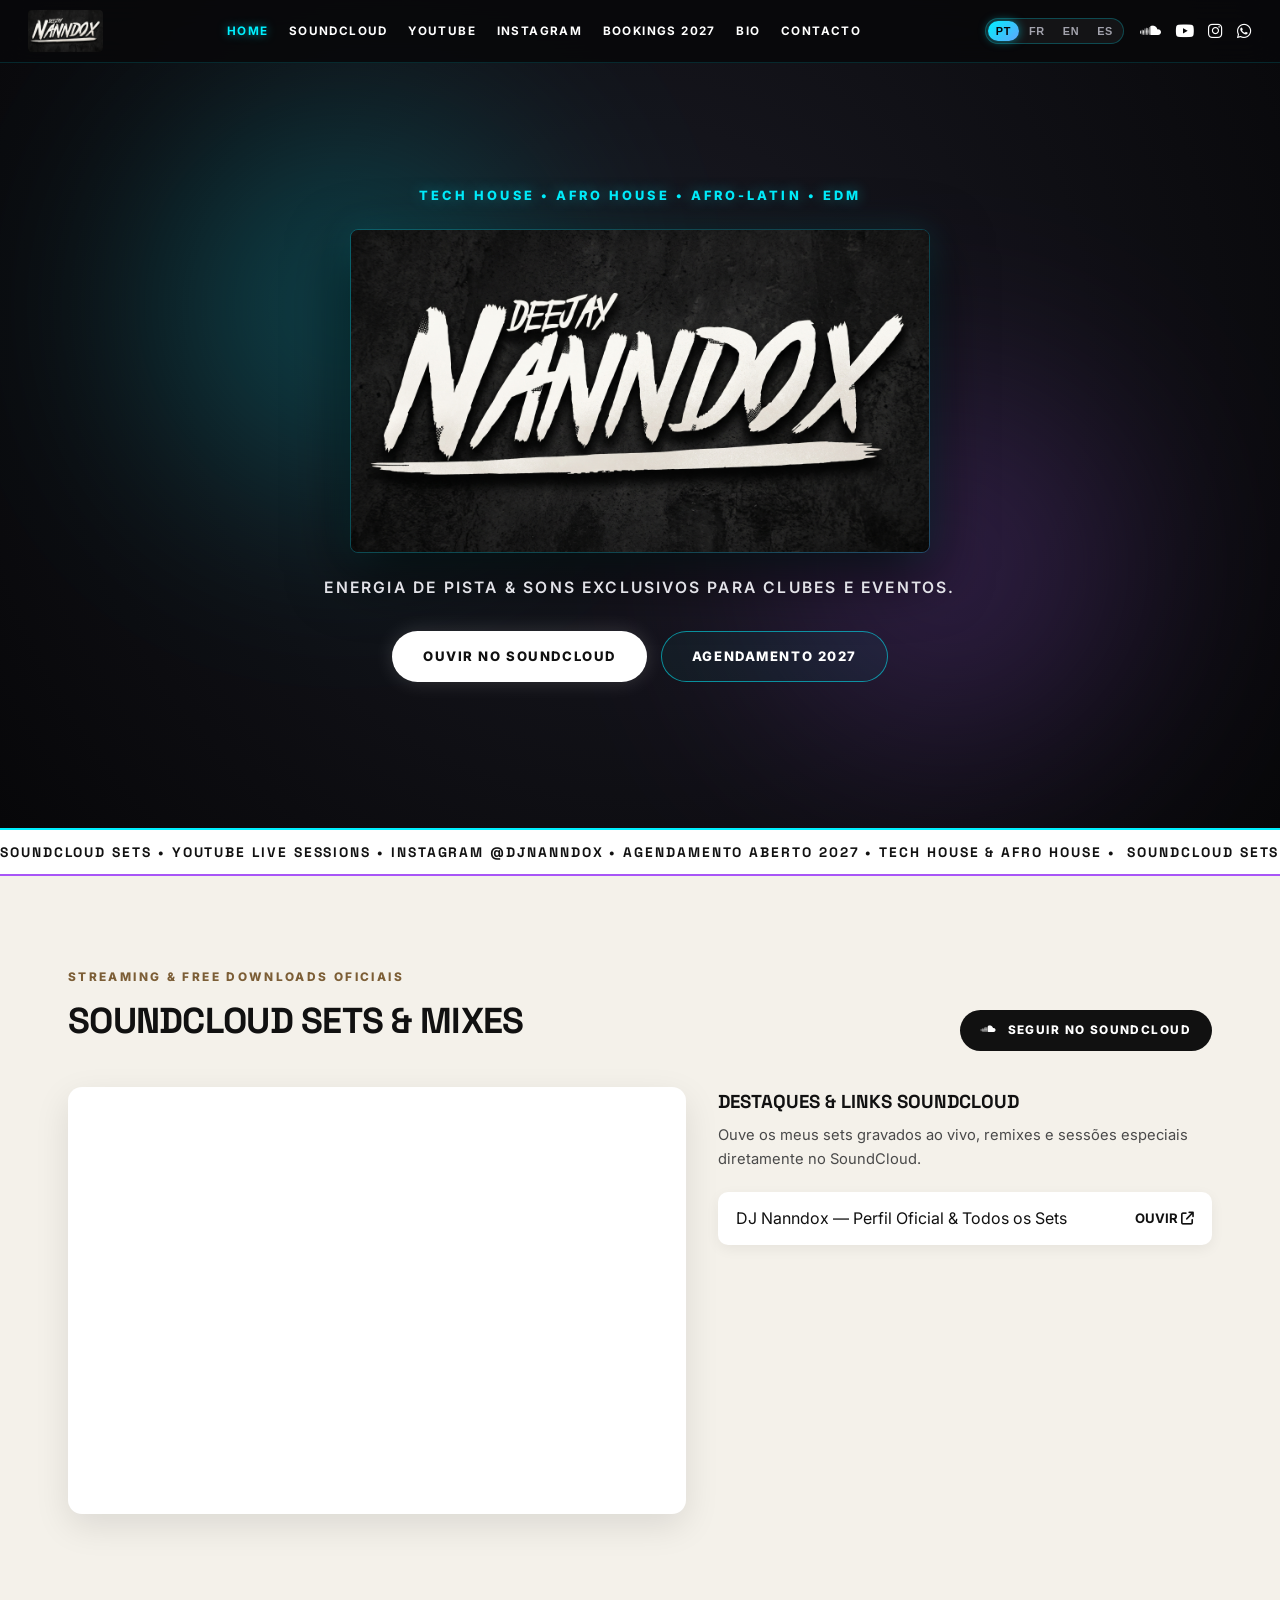
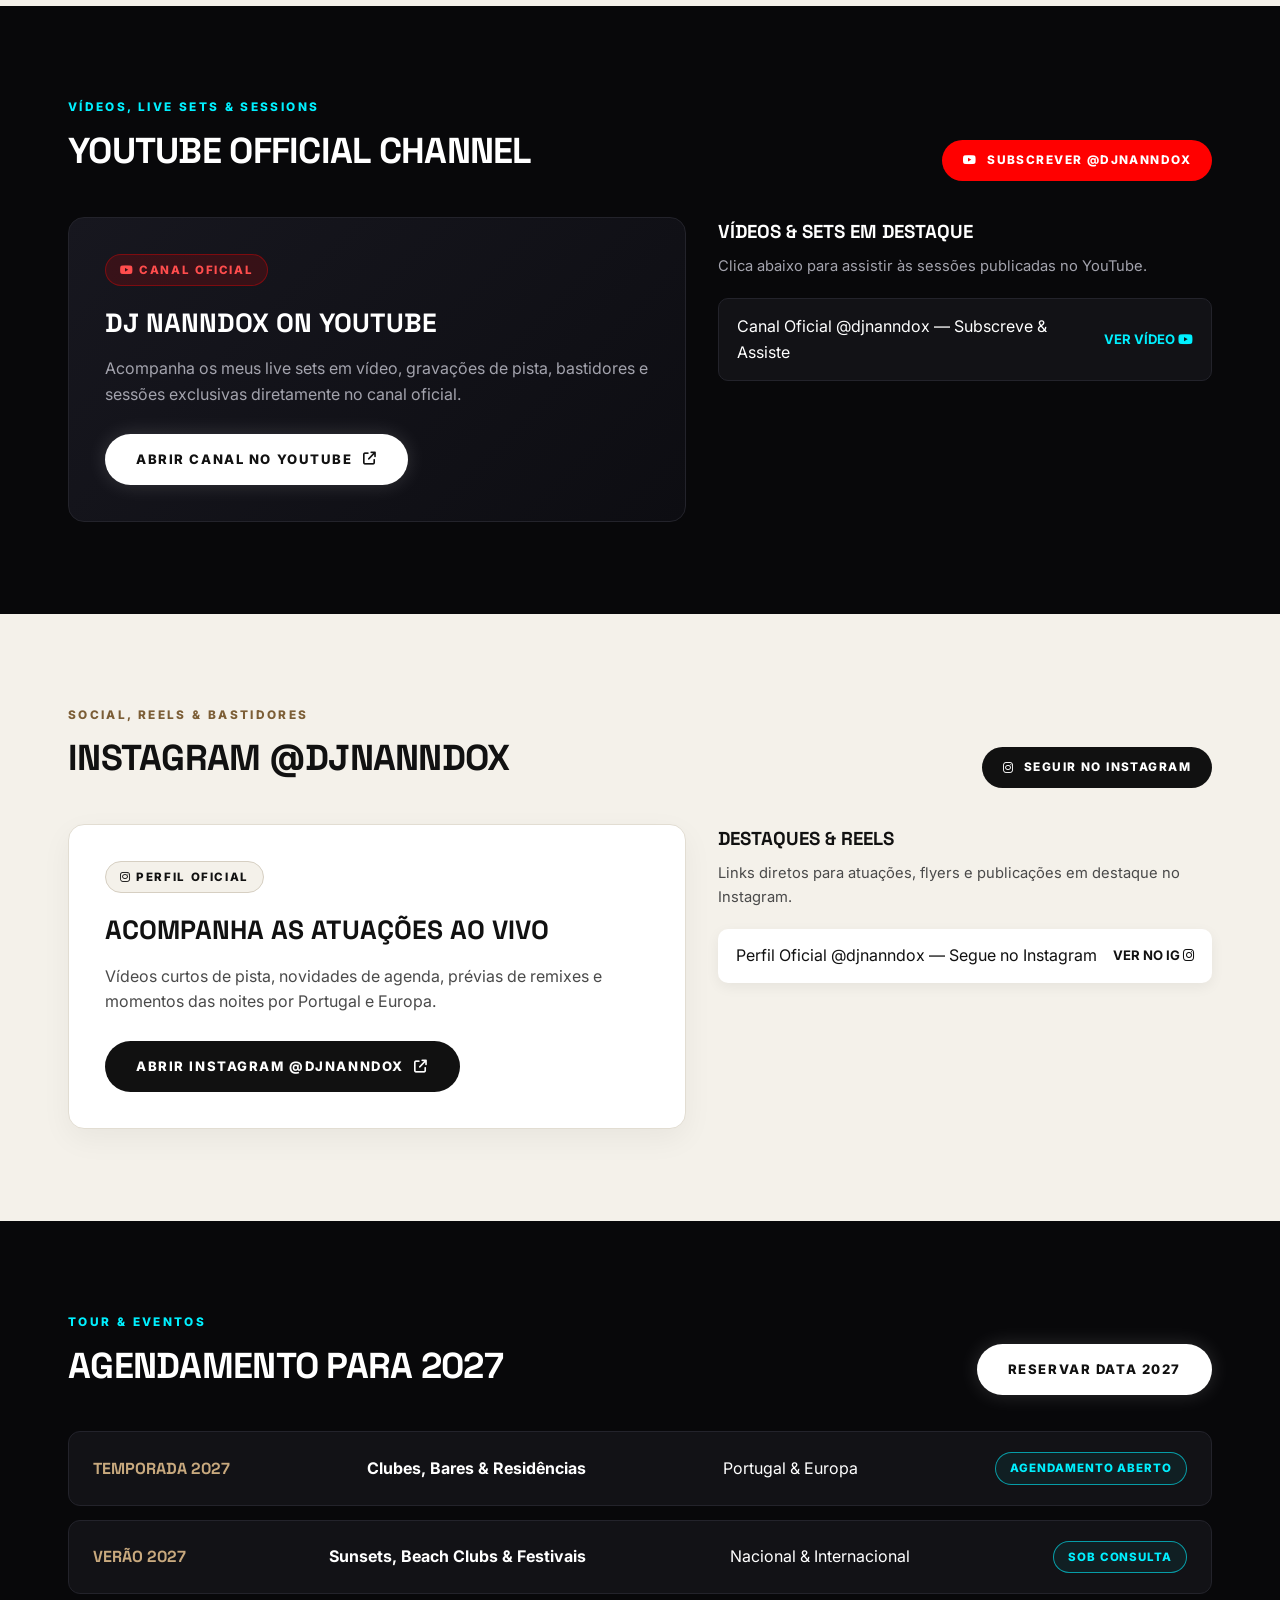
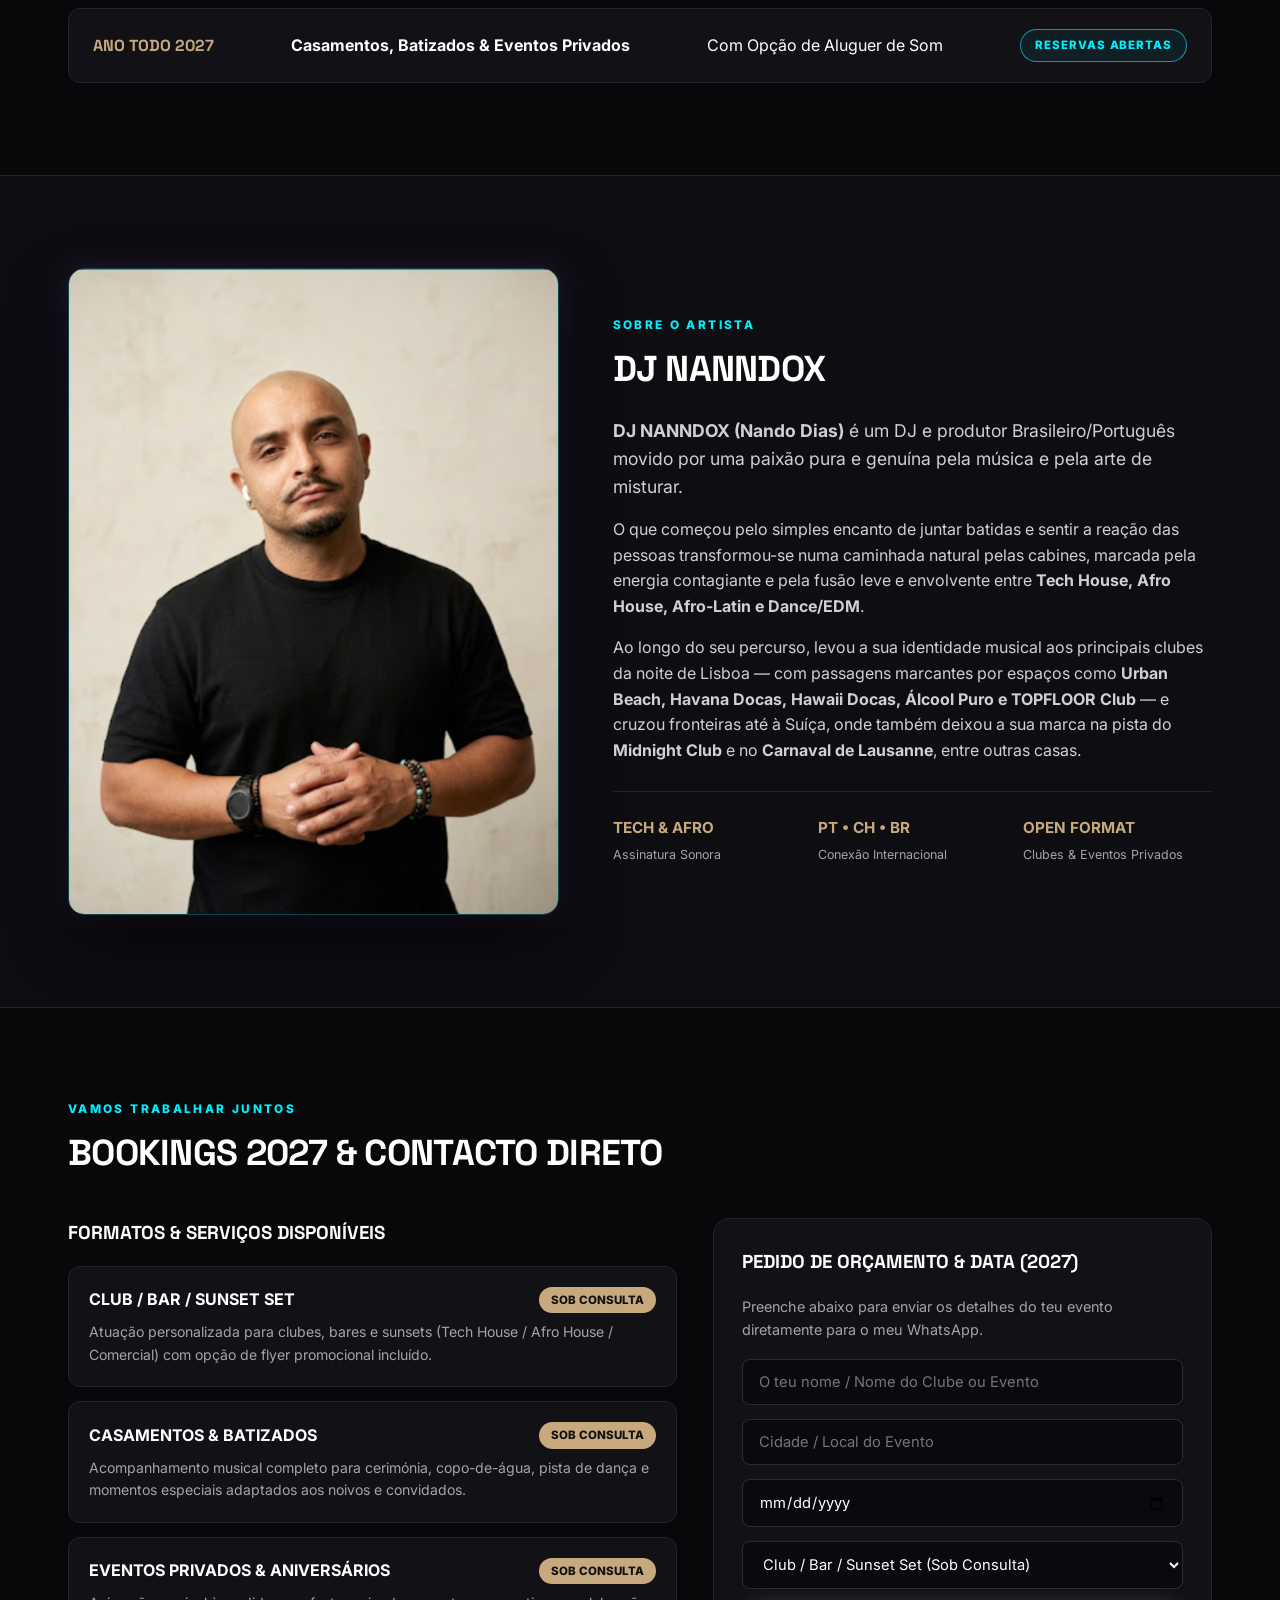
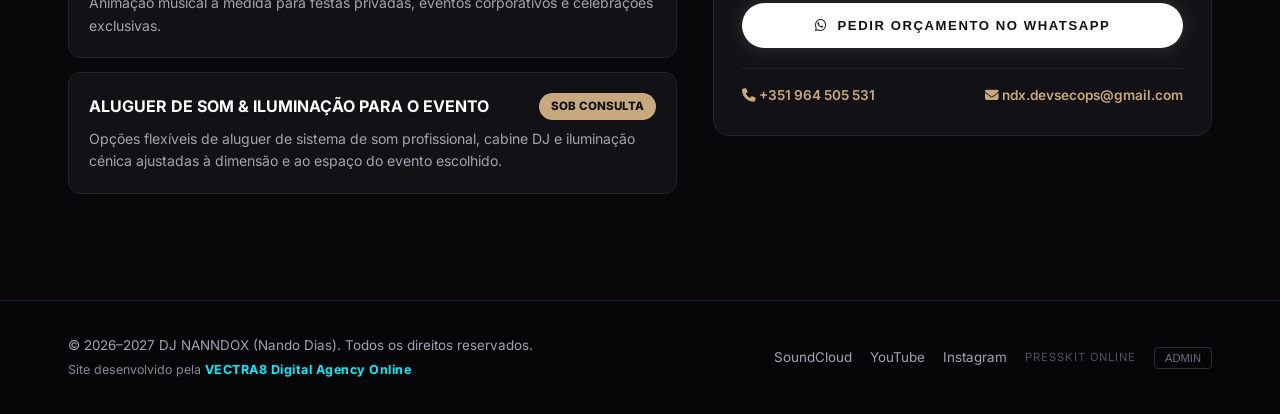
==== commit 19c20293: "feat: adiciona acesso discreto PRESSKIT ONLINE no rodape" ====
--- a/index.html
+++ b/index.html
@@ -340,6 +340,7 @@
         <a href="https://soundcloud.com/nanndox" target="_blank" rel="noopener">SoundCloud</a>
         <a href="https://www.youtube.com/@djnanndox" target="_blank" rel="noopener">YouTube</a>
         <a href="https://instagram.com/djnanndox" target="_blank" rel="noopener">Instagram</a>
+        <a href="presskit-nanndox.html" class="discreet-epk-link">PRESSKIT ONLINE</a>
         <button id="openAdminBtn" class="admin-trigger">ADMIN</button>
       </div>
     </div>
--- a/style.css
+++ b/style.css
@@ -907,6 +907,18 @@
 
 .footer-links a:hover {
   color: var(--neon-cyan);
+}
+
+.discreet-epk-link {
+  color: #52525e !important;
+  font-size: 0.7rem;
+  letter-spacing: 0.08em;
+  text-decoration: none;
+  transition: color 0.25s ease;
+}
+
+.discreet-epk-link:hover {
+  color: var(--neon-cyan) !important;
 }
 
 .admin-trigger {
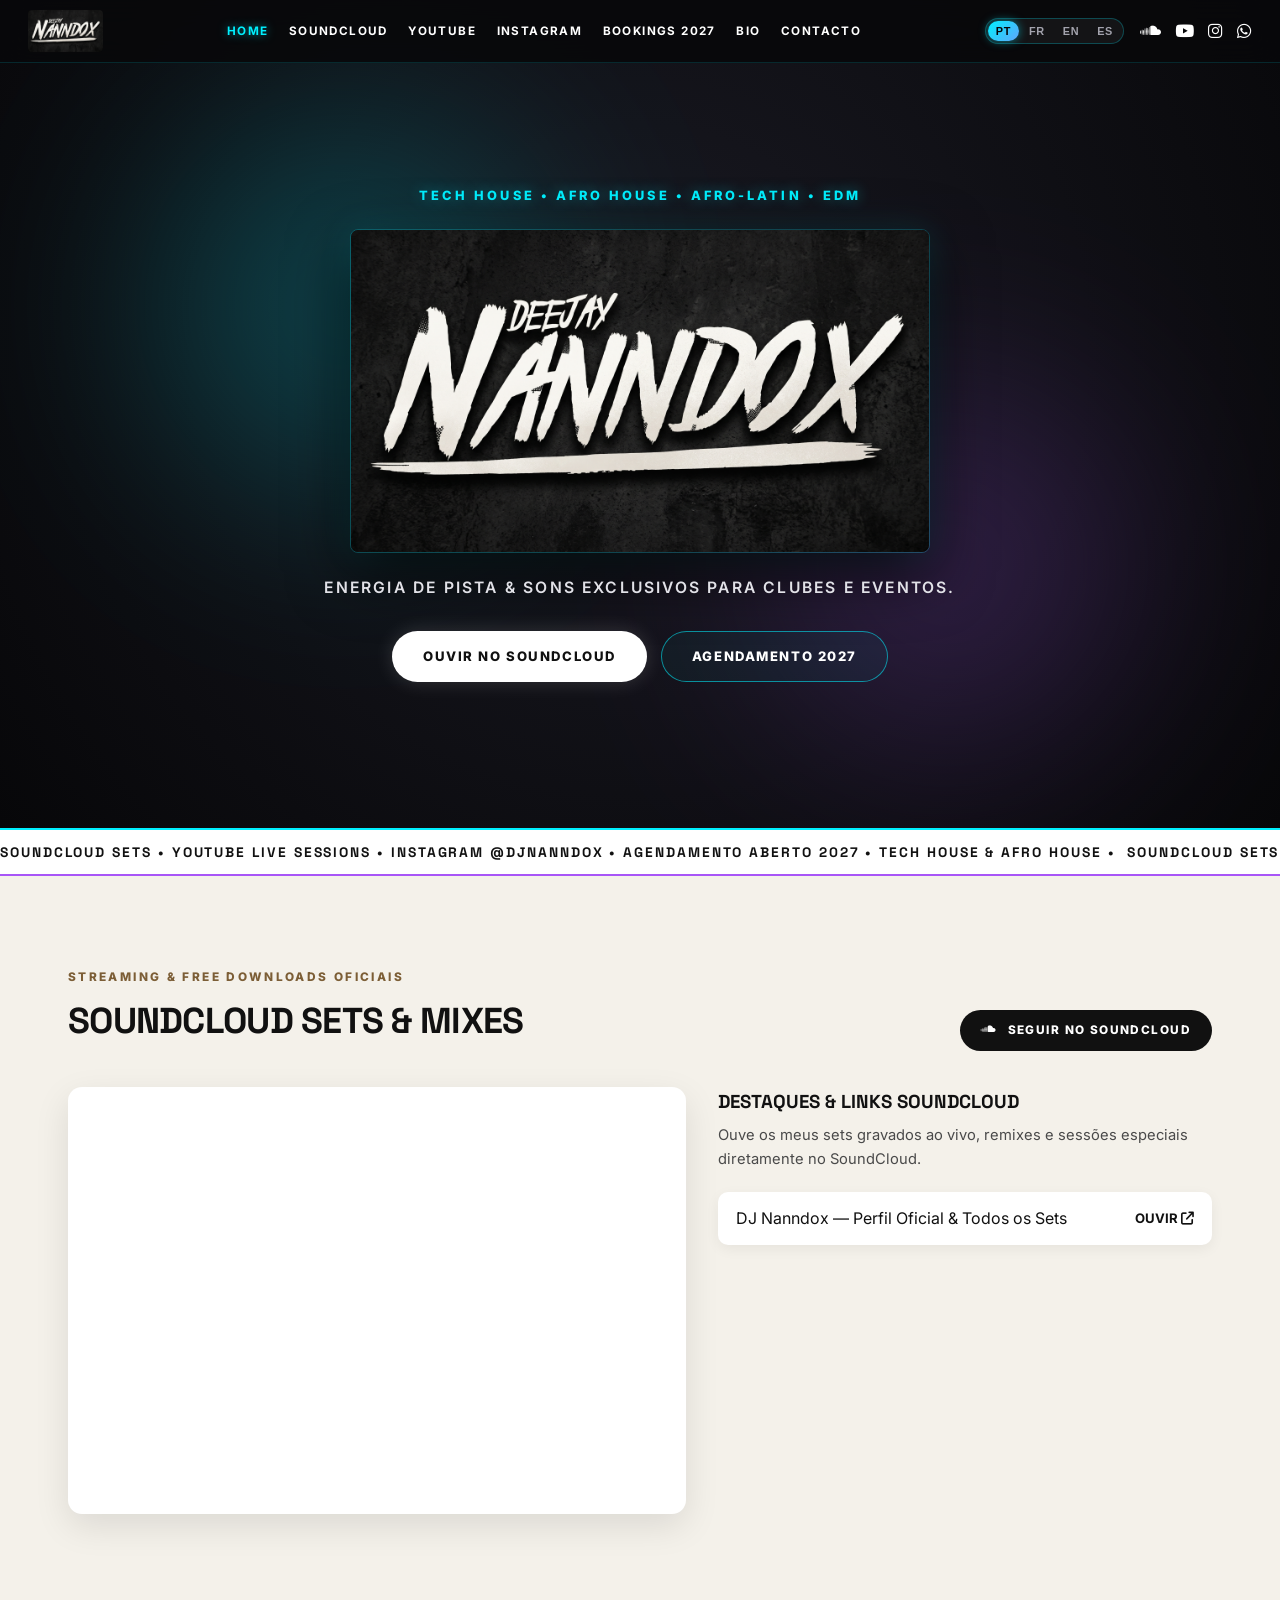
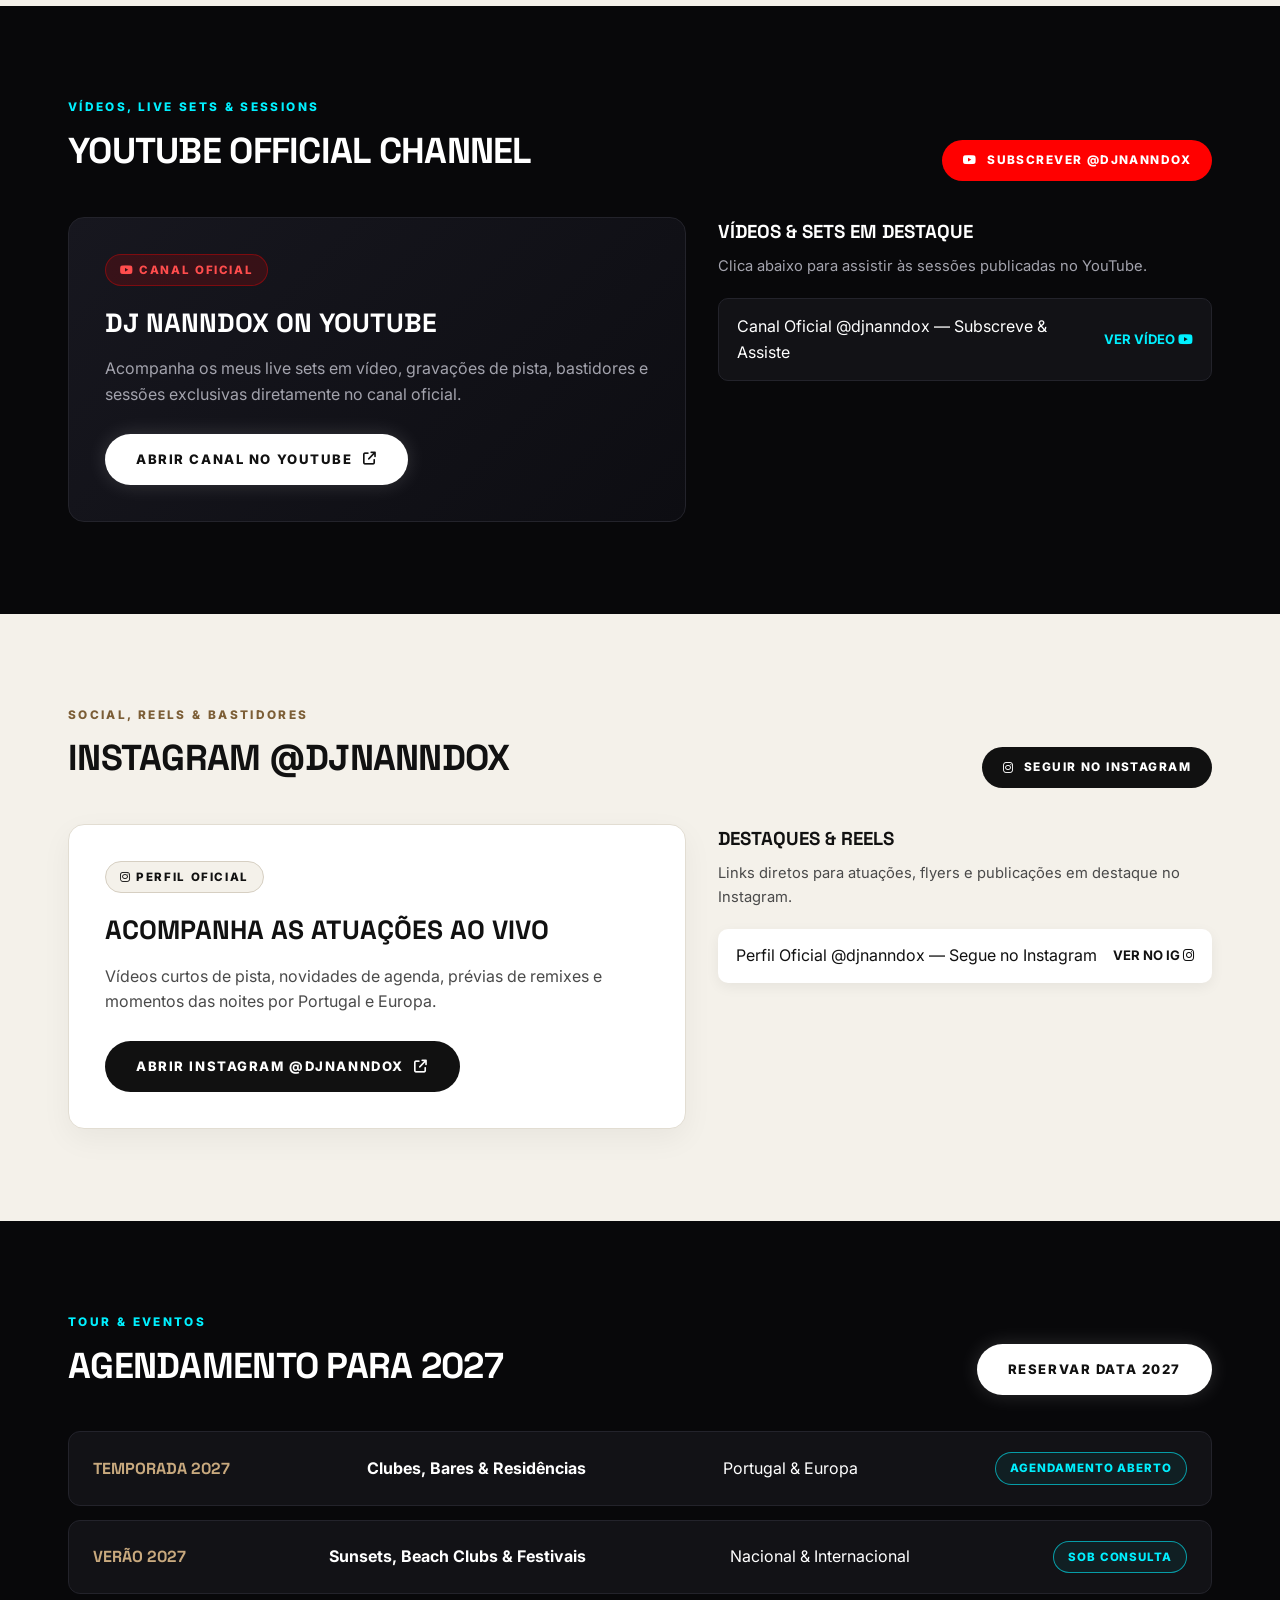
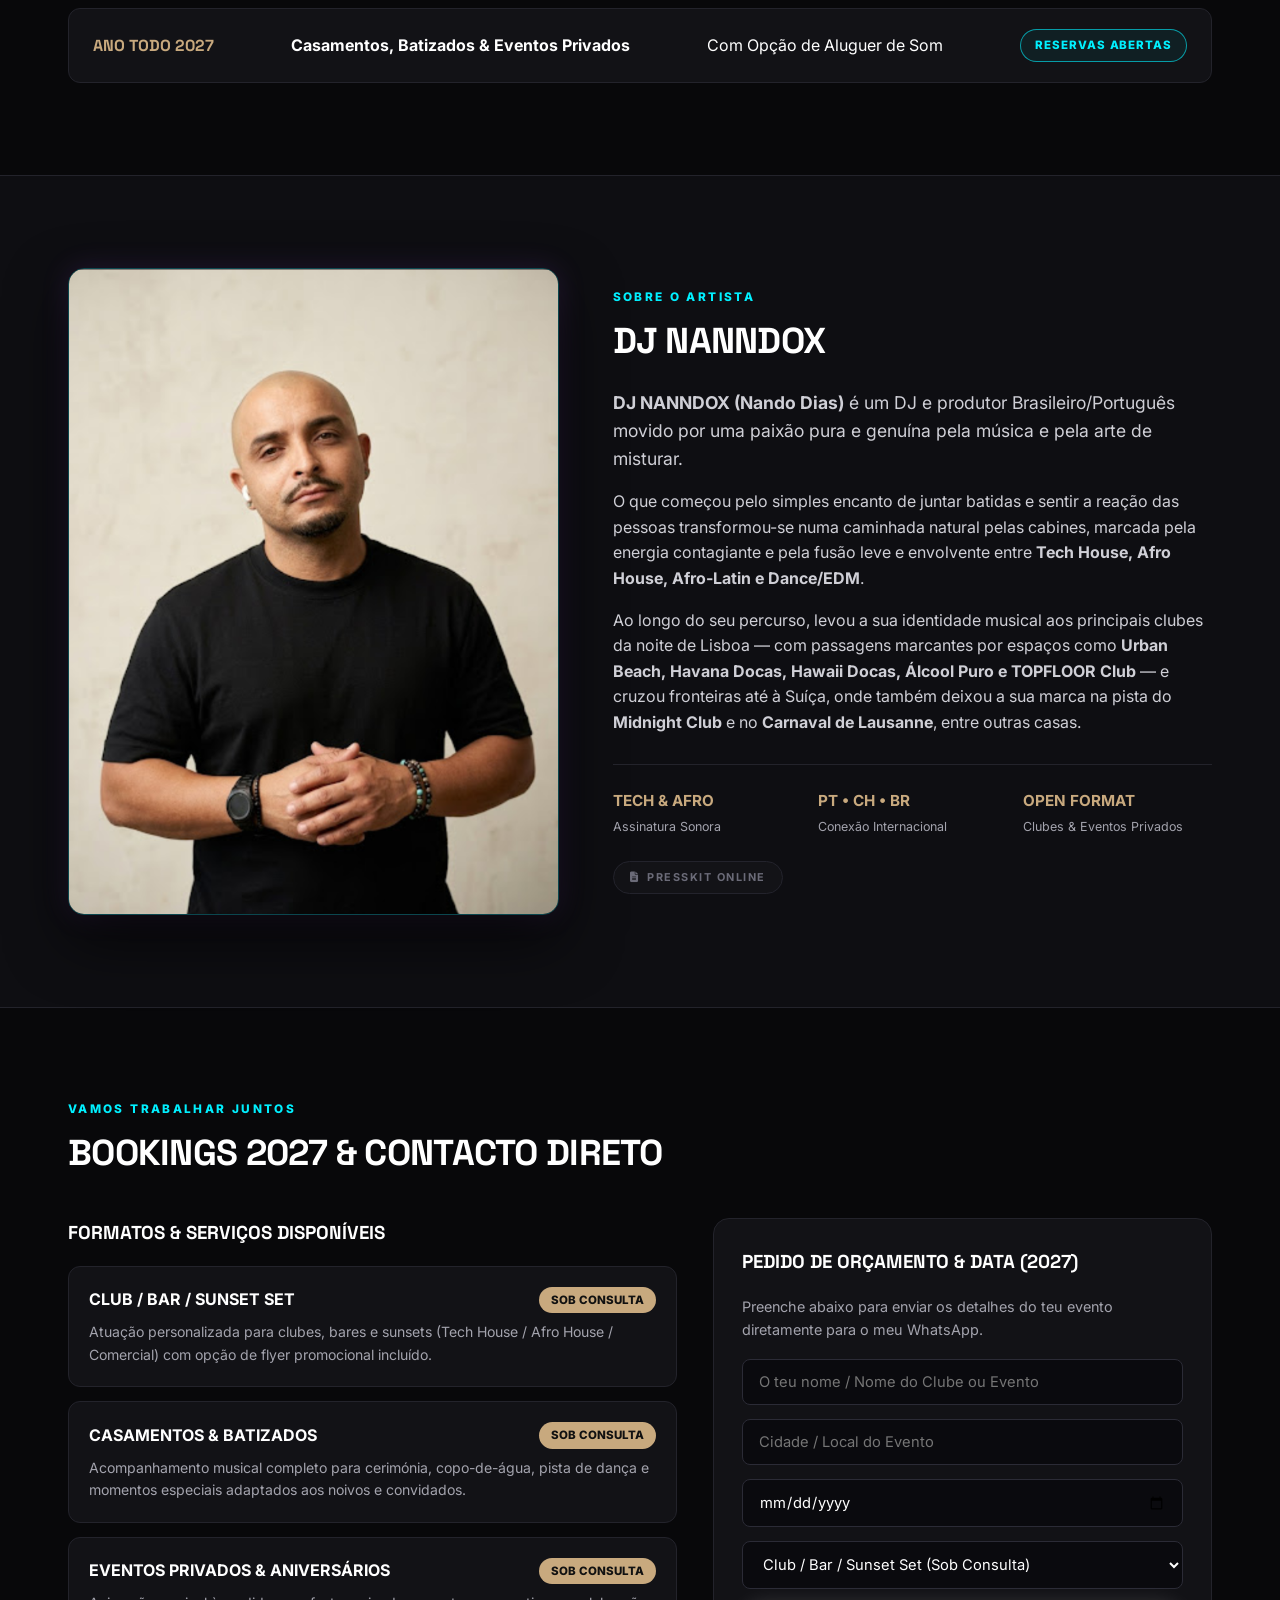
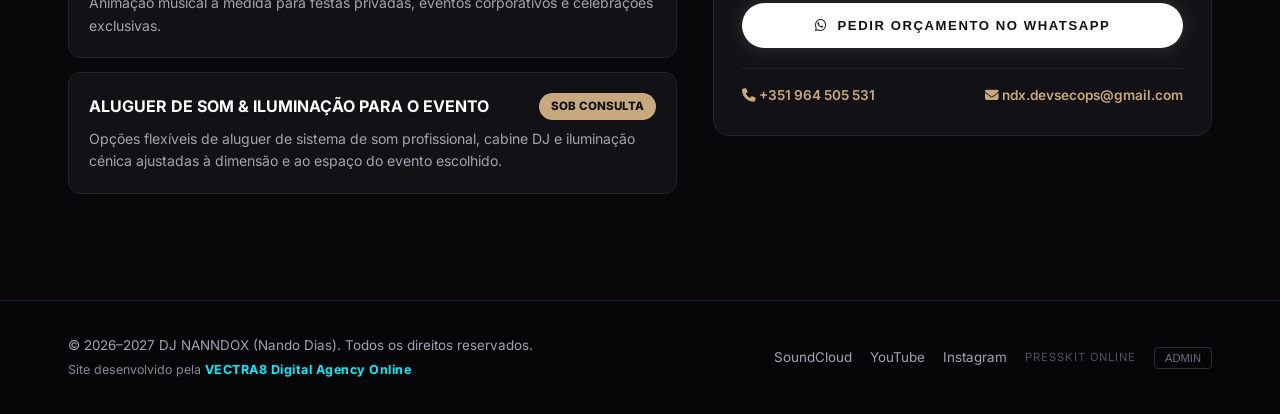
==== commit 5c462722: "feat: adiciona botao discreto PRESSKIT ONLINE abaixo da BIO" ====
--- a/index.html
+++ b/index.html
@@ -245,6 +245,13 @@
             <strong>OPEN FORMAT</strong>
             <span data-i18n="stat_3">Clubes &amp; Eventos Privados</span>
           </div>
+        </div>
+
+        <!-- BOTÃO DISCRETO PARA PRESS KIT ONLINE LOGO ABAIXO DA BIO -->
+        <div class="bio-epk-row">
+          <a href="presskit-nanndox.html" class="btn-epk-discreet">
+            <i class="fa-solid fa-file-lines"></i> <span data-i18n="epk_btn">PRESSKIT ONLINE</span>
+          </a>
         </div>
       </div>
     </div>
--- a/style.css
+++ b/style.css
@@ -755,6 +755,36 @@
 .bio-stats span {
   font-size: 0.78rem;
   color: var(--text-muted);
+}
+
+/* BOTÃO DISCRETO PRESSKIT ABAIXO DA BIO */
+.bio-epk-row {
+  margin-top: 22px;
+  display: flex;
+  justify-content: flex-start;
+}
+
+.btn-epk-discreet {
+  display: inline-flex;
+  align-items: center;
+  gap: 8px;
+  padding: 7px 16px;
+  border-radius: 999px;
+  font-size: 0.68rem;
+  font-weight: 700;
+  letter-spacing: 0.14em;
+  text-decoration: none;
+  color: #6b6b78;
+  background: rgba(255, 255, 255, 0.02);
+  border: 1px solid #23232c;
+  transition: all 0.25s ease;
+}
+
+.btn-epk-discreet:hover {
+  color: var(--neon-cyan);
+  border-color: rgba(0, 240, 255, 0.45);
+  background: rgba(0, 240, 255, 0.05);
+  box-shadow: 0 0 14px rgba(0, 240, 255, 0.15);
 }
 
 /* BOOKING */
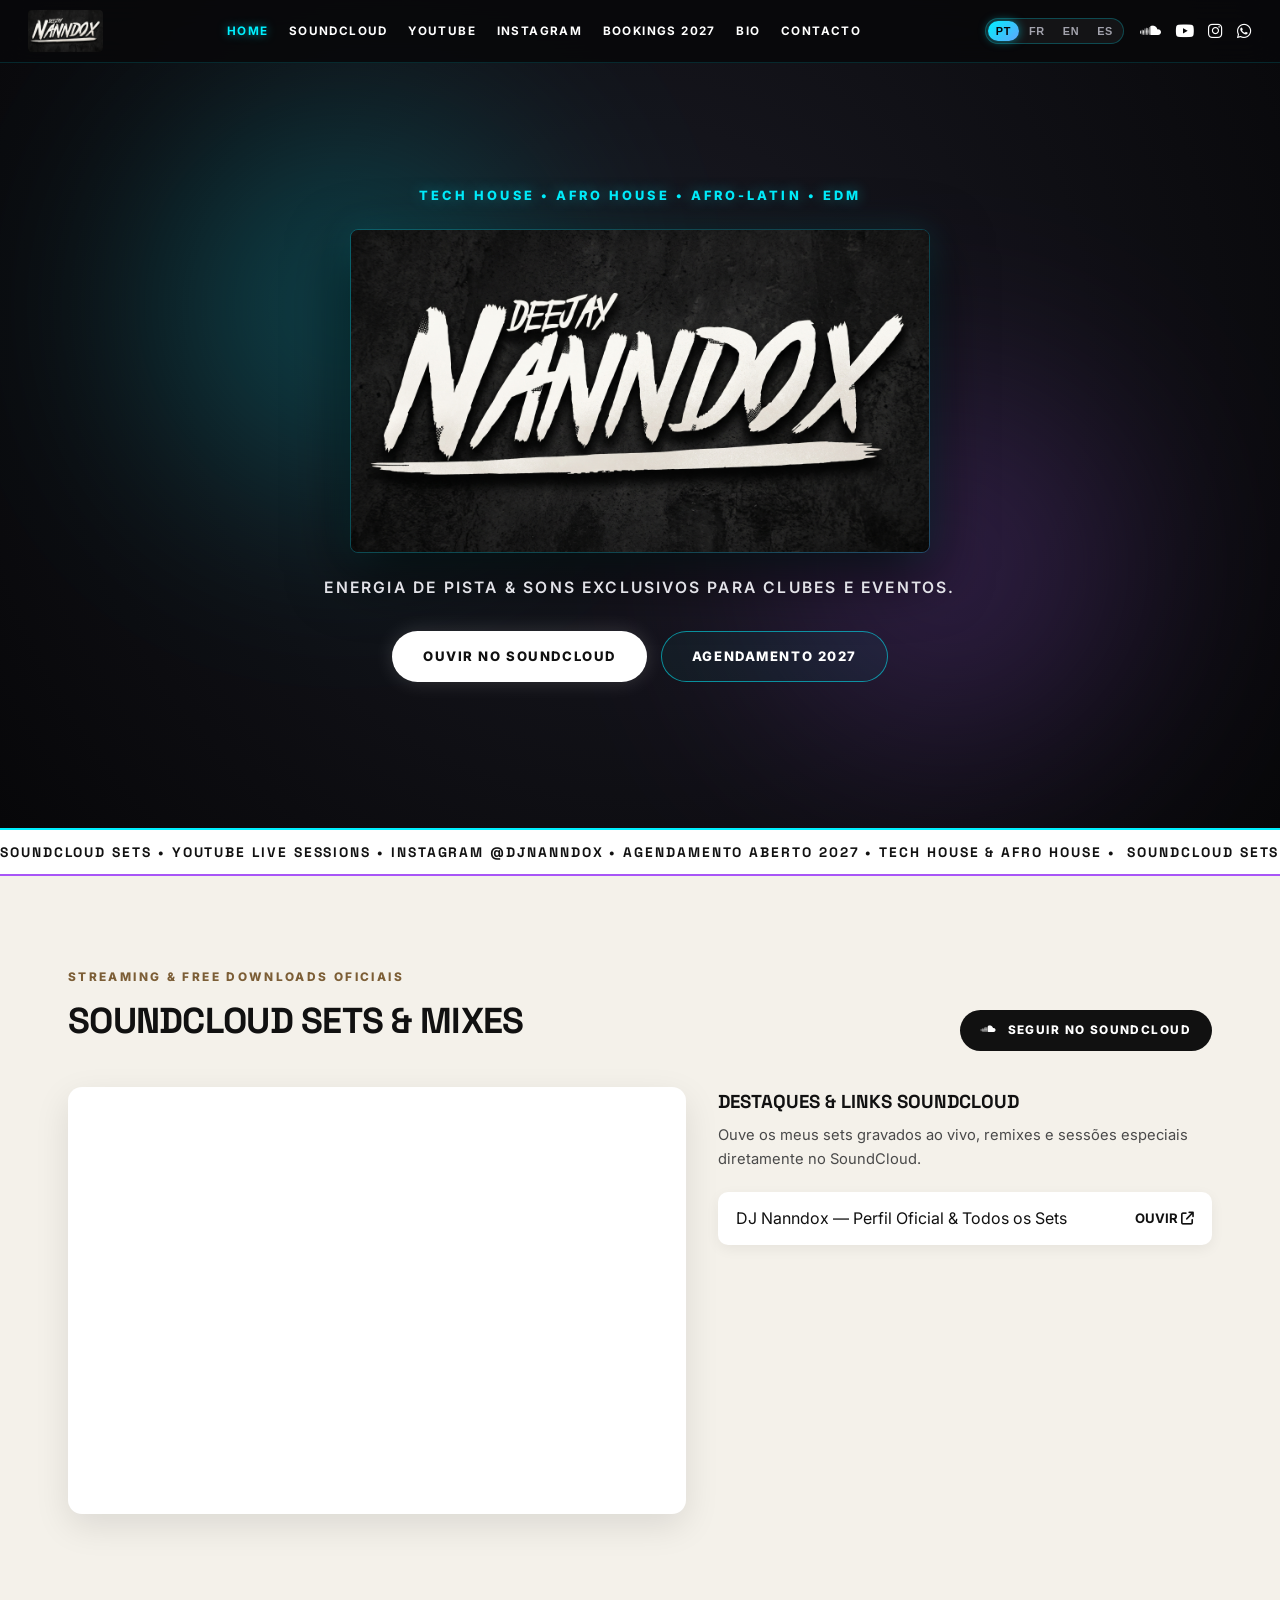
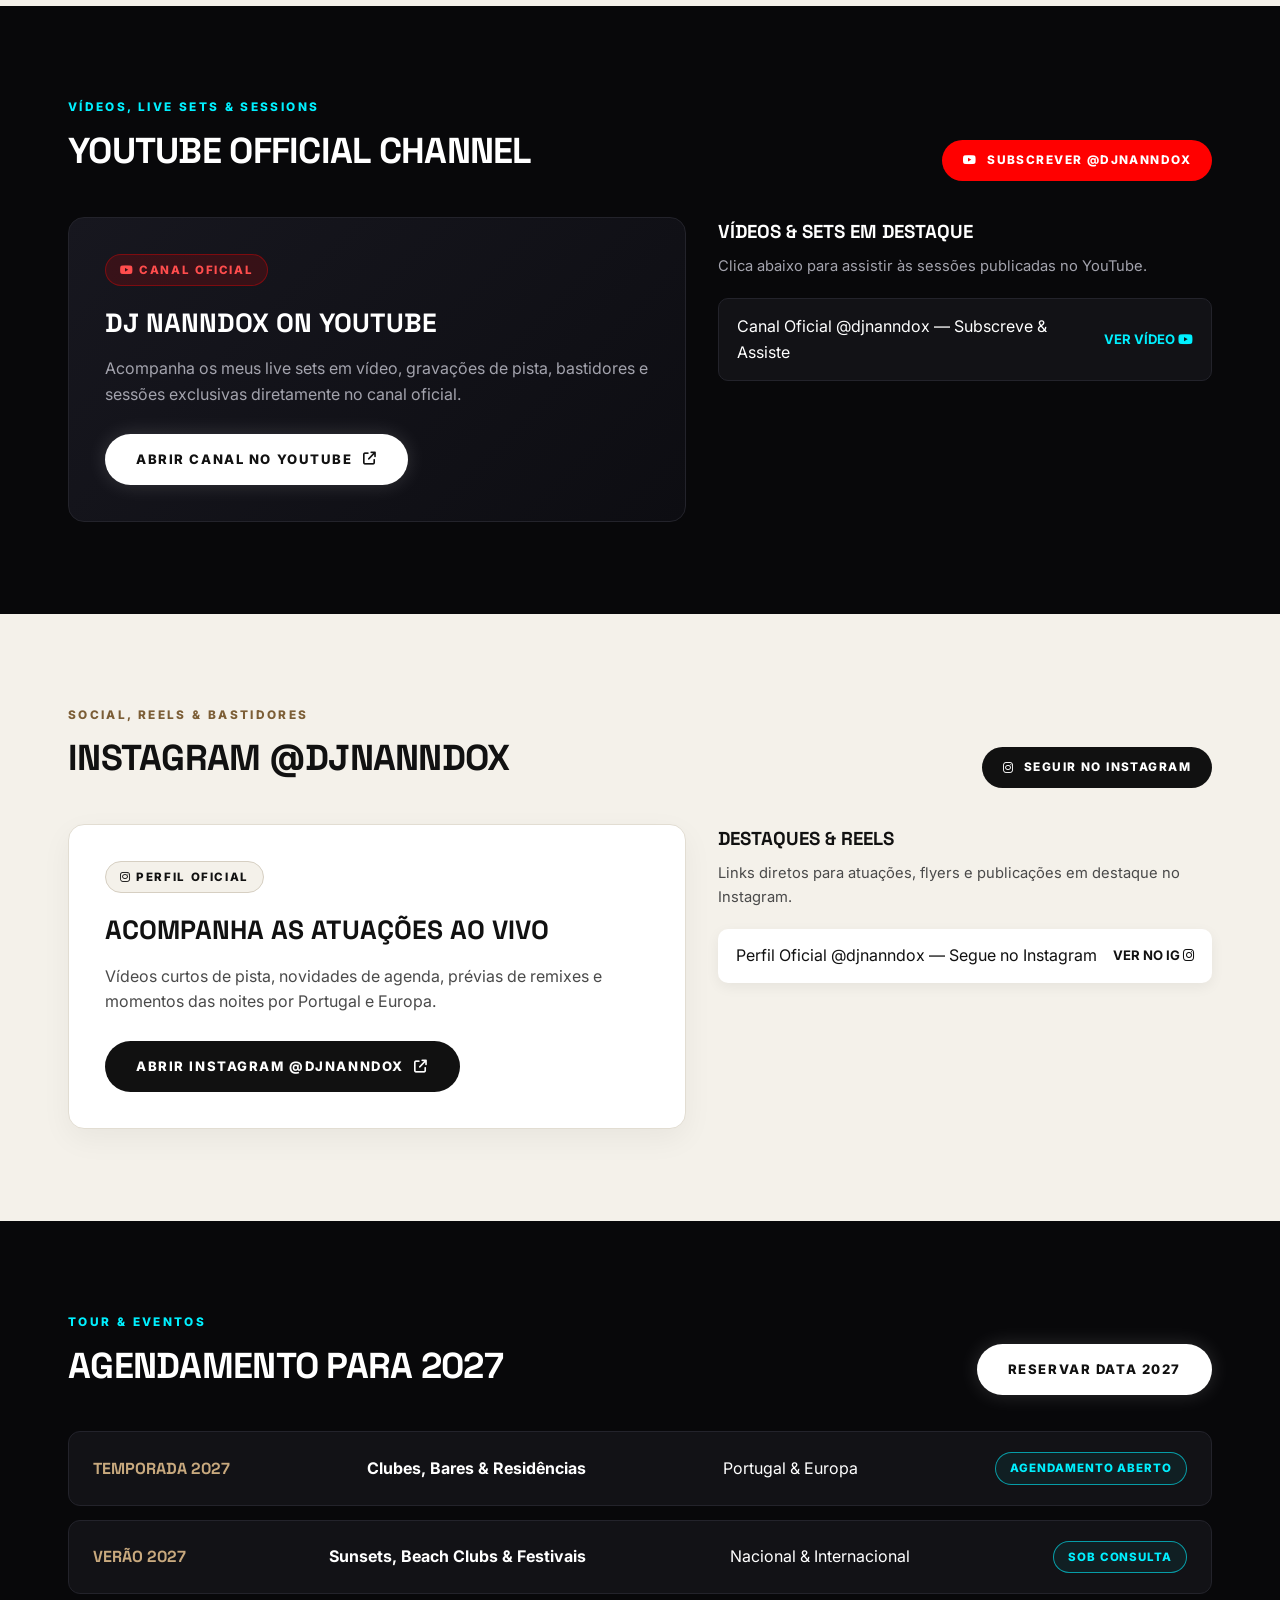
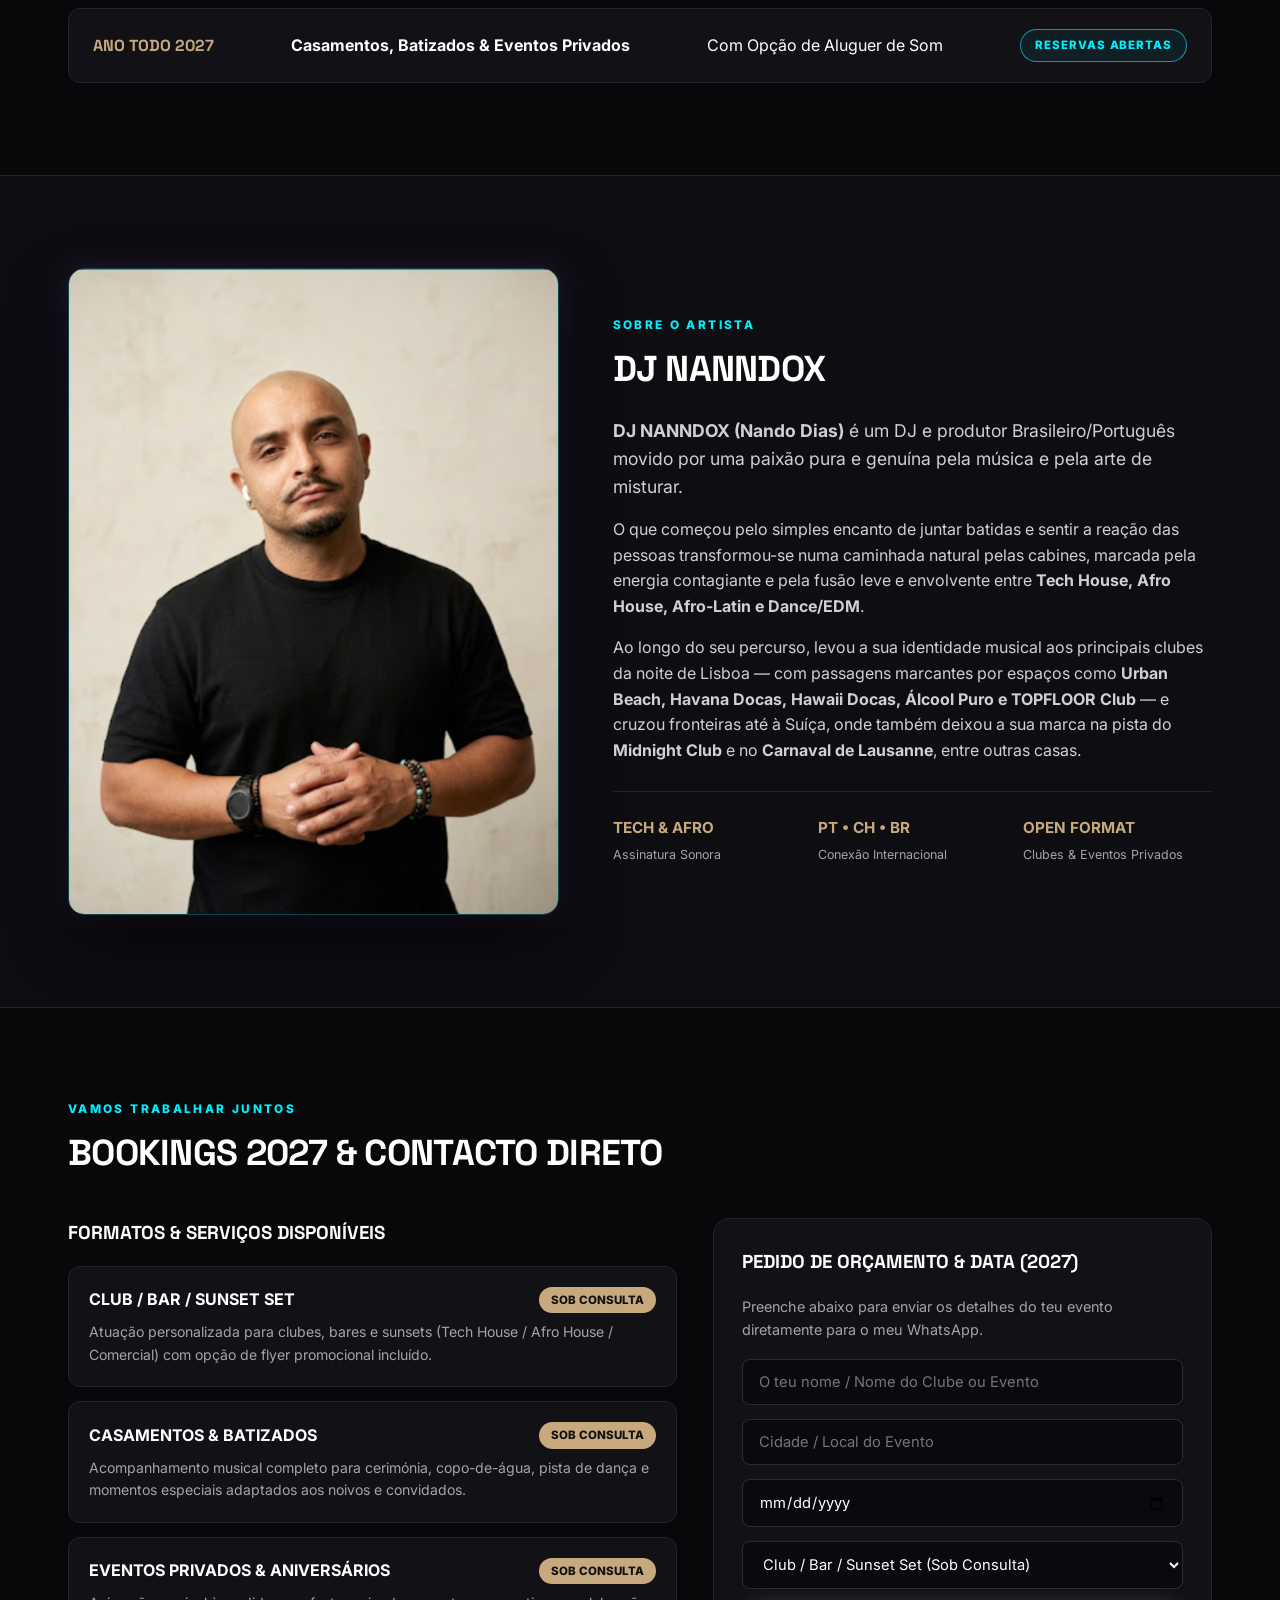
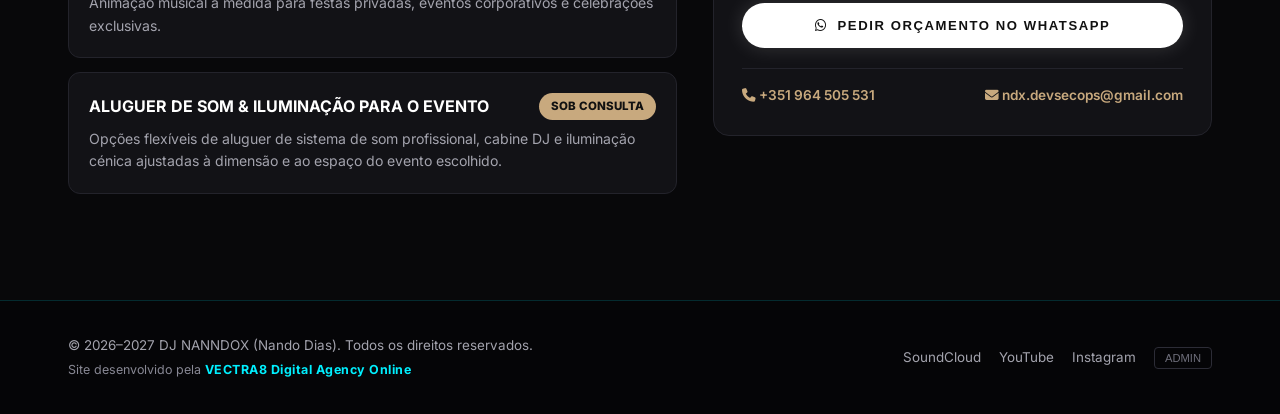
==== commit 3fc9ffac: "chore: remove ligacoes ao presskit do site principal mantendo pagina separada" ====
--- a/index.html
+++ b/index.html
@@ -245,13 +245,6 @@
             <strong>OPEN FORMAT</strong>
             <span data-i18n="stat_3">Clubes &amp; Eventos Privados</span>
           </div>
-        </div>
-
-        <!-- BOTÃO DISCRETO PARA PRESS KIT ONLINE LOGO ABAIXO DA BIO -->
-        <div class="bio-epk-row">
-          <a href="presskit-nanndox.html" class="btn-epk-discreet">
-            <i class="fa-solid fa-file-lines"></i> <span data-i18n="epk_btn">PRESSKIT ONLINE</span>
-          </a>
         </div>
       </div>
     </div>
@@ -347,7 +340,6 @@
         <a href="https://soundcloud.com/nanndox" target="_blank" rel="noopener">SoundCloud</a>
         <a href="https://www.youtube.com/@djnanndox" target="_blank" rel="noopener">YouTube</a>
         <a href="https://instagram.com/djnanndox" target="_blank" rel="noopener">Instagram</a>
-        <a href="presskit-nanndox.html" class="discreet-epk-link">PRESSKIT ONLINE</a>
         <button id="openAdminBtn" class="admin-trigger">ADMIN</button>
       </div>
     </div>
--- a/style.css
+++ b/style.css
@@ -757,36 +757,6 @@
   color: var(--text-muted);
 }
 
-/* BOTÃO DISCRETO PRESSKIT ABAIXO DA BIO */
-.bio-epk-row {
-  margin-top: 22px;
-  display: flex;
-  justify-content: flex-start;
-}
-
-.btn-epk-discreet {
-  display: inline-flex;
-  align-items: center;
-  gap: 8px;
-  padding: 7px 16px;
-  border-radius: 999px;
-  font-size: 0.68rem;
-  font-weight: 700;
-  letter-spacing: 0.14em;
-  text-decoration: none;
-  color: #6b6b78;
-  background: rgba(255, 255, 255, 0.02);
-  border: 1px solid #23232c;
-  transition: all 0.25s ease;
-}
-
-.btn-epk-discreet:hover {
-  color: var(--neon-cyan);
-  border-color: rgba(0, 240, 255, 0.45);
-  background: rgba(0, 240, 255, 0.05);
-  box-shadow: 0 0 14px rgba(0, 240, 255, 0.15);
-}
-
 /* BOOKING */
 .booking-grid {
   display: grid;
@@ -937,18 +907,6 @@
 
 .footer-links a:hover {
   color: var(--neon-cyan);
-}
-
-.discreet-epk-link {
-  color: #52525e !important;
-  font-size: 0.7rem;
-  letter-spacing: 0.08em;
-  text-decoration: none;
-  transition: color 0.25s ease;
-}
-
-.discreet-epk-link:hover {
-  color: var(--neon-cyan) !important;
 }
 
 .admin-trigger {
